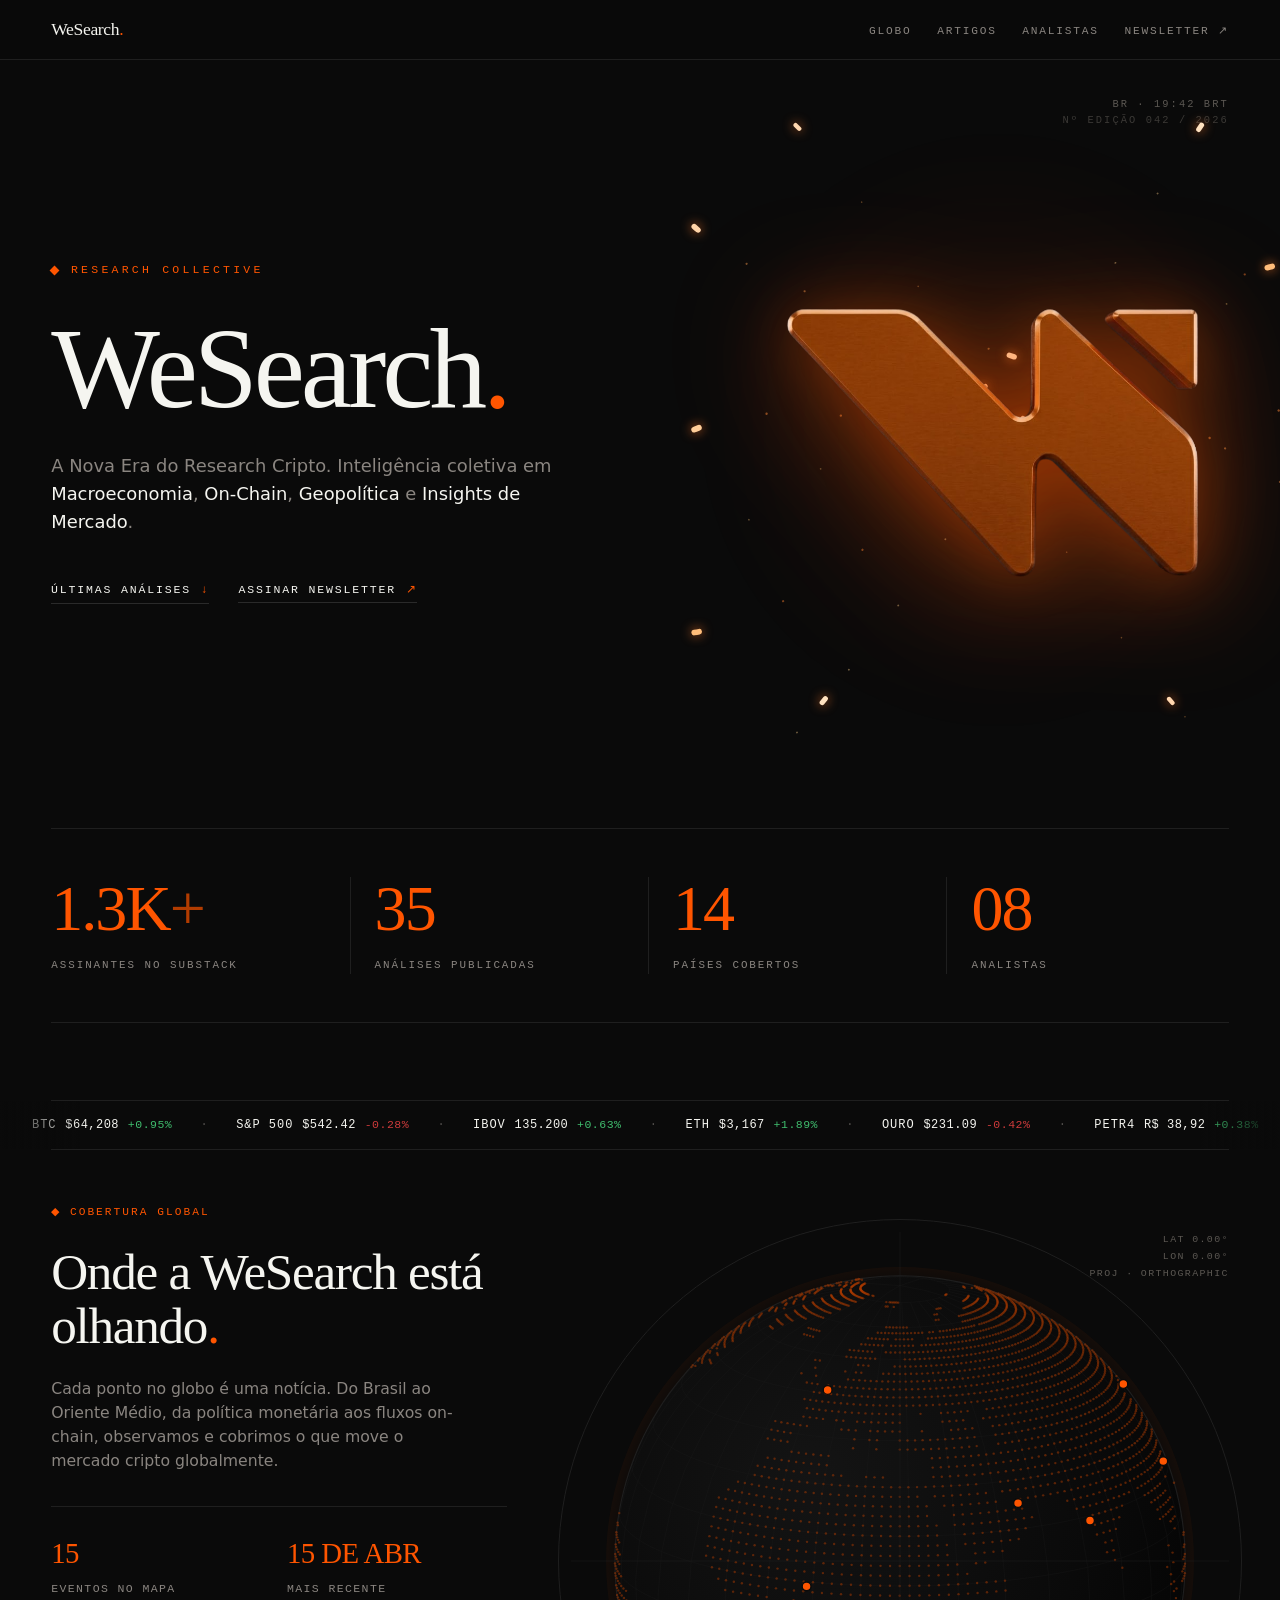
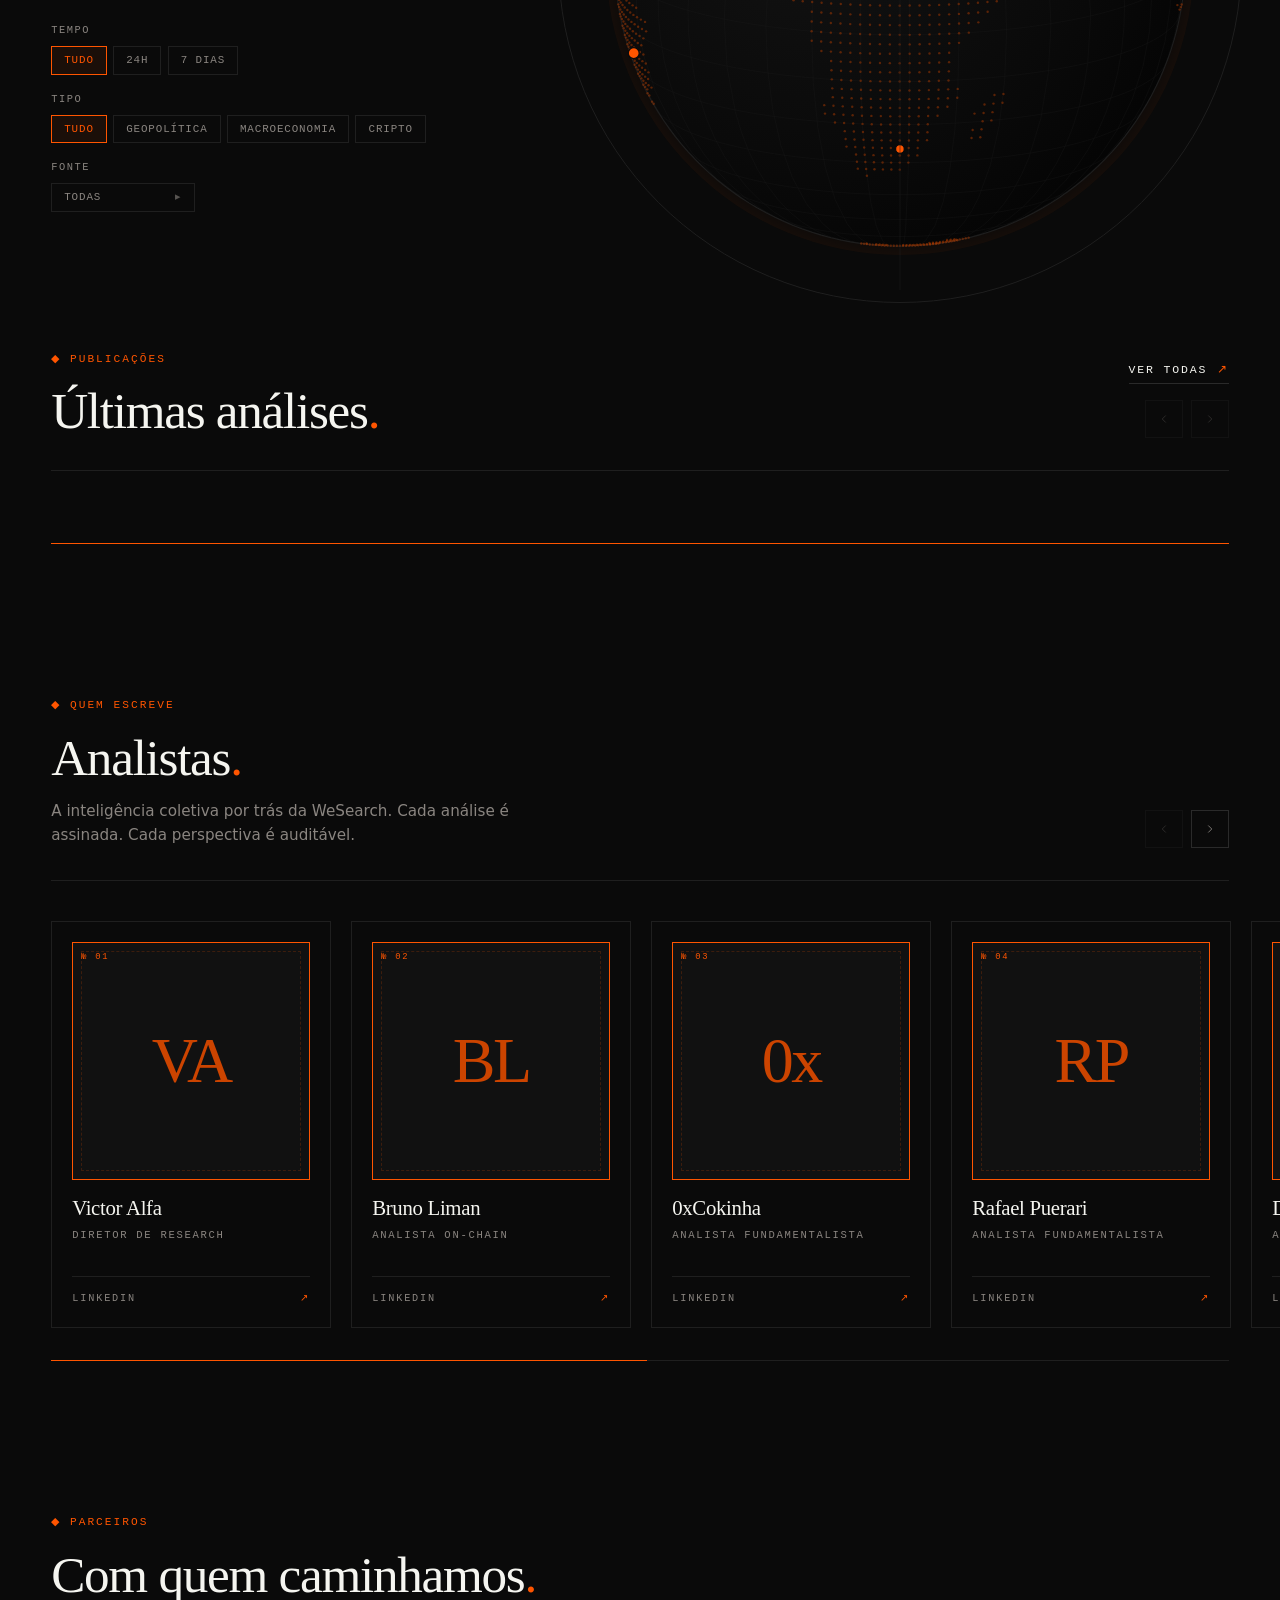
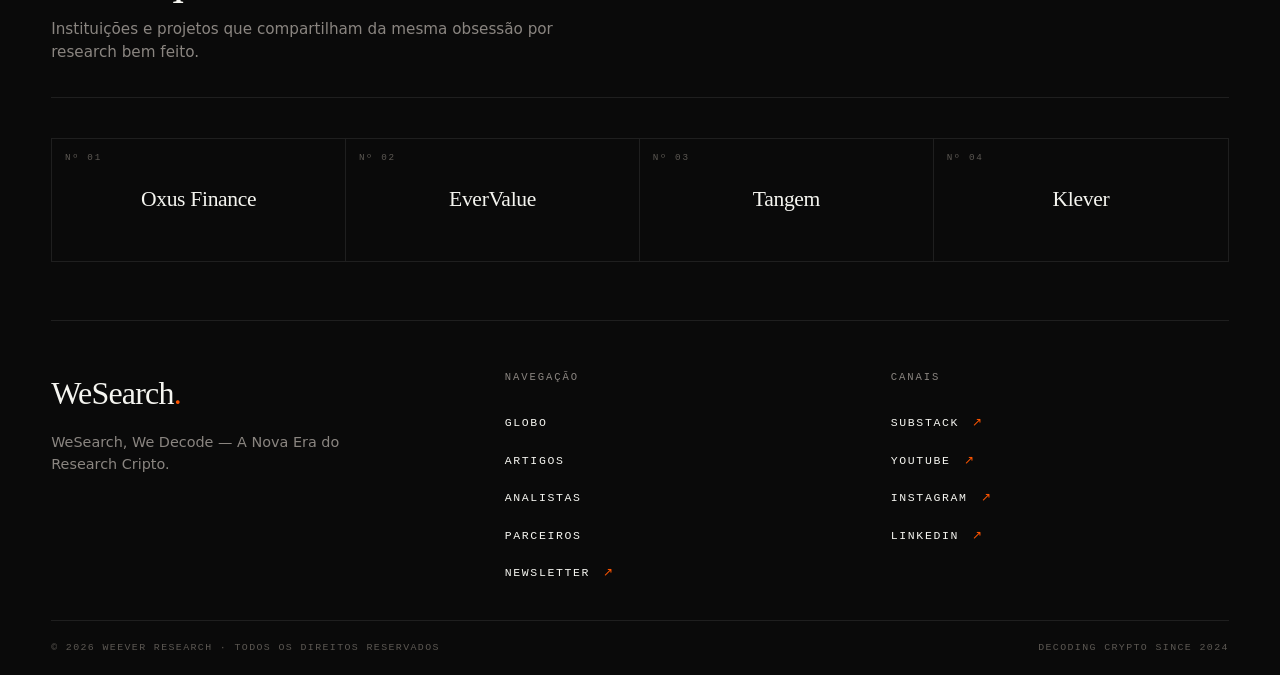
==== index.html @ 6b872142 "security: harden XSS via safeUrl, tighten CSP, self-host d3/topojson - safeUrl: HTML-encode do retor" ====
<!doctype html>
<html lang="pt-BR">
<head>
<meta charset="utf-8" />
<meta name="viewport" content="width=device-width,initial-scale=1" />
<title>WeSearch — Research Cripto</title>
<meta name="description" content="A Nova Era do Research Cripto. Inteligência coletiva em Macroeconomia, On-Chain, Geopolítica e Insights de Mercado." />
<link rel="preconnect" href="https://fonts.googleapis.com" />
<link rel="preconnect" href="https://fonts.gstatic.com" crossorigin />
<link rel="stylesheet" href="https://fonts.googleapis.com/css2?family=Fraunces:opsz,wght@9..144,300;9..144,400;9..144,500;9..144,600&family=IBM+Plex+Mono:wght@400;500&family=IBM+Plex+Sans:wght@400;500;600&display=swap" />
<meta http-equiv="Content-Security-Policy" content="default-src 'self'; script-src 'self'; style-src 'self' https://fonts.googleapis.com; font-src 'self' https://fonts.gstatic.com; img-src 'self' https: data:; connect-src 'self' https://wesearch-news.wesearch.workers.dev; frame-ancestors 'none'; base-uri 'self'; object-src 'none'; form-action 'self'; upgrade-insecure-requests;" />
<link rel="stylesheet" href="assets/style.css" />
<script src="assets/vendor/d3.min.js" integrity="sha384-CjloA8y00+1SDAUkjs099PVfnY2KmDC2BZnws9kh8D/lX1s46w6EPhpXdqMfjK6i" defer></script>
<script src="assets/vendor/topojson-client.min.js" integrity="sha384-Ukv1p/xTma6P4/2bY5KzWBw+ydSpXmhCMtyciIQVDJ1RmOxtCYNMF1uXT9T63H67" defer></script>
<script src="assets/app.js" defer></script>
</head>
<body>

<!-- ============ STICKY NAV ============ -->
<nav class="nav" id="nav" aria-label="Principal">
  <a href="#top" class="brand">WeSearch<span class="dot">.</span></a>
  <ul>
    <li><a href="#globo">Globo</a></li>
    <li><a href="#artigos">Artigos</a></li>
    <li><a href="#analistas">Analistas</a></li>
    <li><a href="https://wesearch.substack.com" target="_blank" rel="noopener">Newsletter ↗</a></li>
  </ul>
</nav>

<div class="page" id="top">

  <!-- ============ HERO ============ -->
  <section class="hero">
    <div class="hero-tick tl">
      <div>BR · 19:42 BRT</div>
      <div class="u-dim">Nº EDIÇÃO 042 / 2026</div>
    </div>

    <div class="hero-left">
      <div class="hero-label">
        <span class="diamond"></span>
        <span class="txt">Research Collective</span>
      </div>
      <h1 class="hero-title">WeSearch<span class="dot">.</span></h1>
      <p class="hero-sub">
        A Nova Era do Research Cripto. Inteligência coletiva em <em>Macroeconomia</em>, <em>On-Chain</em>, <em>Geopolítica</em> e <em>Insights de Mercado</em>.
      </p>
      <div class="hero-actions">
        <a href="#artigos" class="ghost-link">Últimas análises <span class="arr">↓</span></a>
        <a href="https://wesearch.substack.com" target="_blank" rel="noopener" class="ghost-link">Assinar newsletter <span class="arr">↗</span></a>
      </div>
    </div>

    <div class="hero-right" aria-hidden="true">
      <div class="hero-mark">
        <!-- Decorative rings removed per request -->
        <img src="assets/wesearch-logo.png?v=2" alt="WeSearch" class="hero-mark-img" />
        <svg class="hero-mark-streams" viewBox="0 0 320 320" aria-hidden="true" preserveAspectRatio="none">
          <defs>
            <path id="stream-a" d="M -20 40   C 60 110,  180 90,  340 200" />
            <path id="stream-b" d="M 340 60  C 240 130, 140 100, -20 240" />
            <path id="stream-c" d="M -20 160 C 80 120,  220 220, 340 140" />
            <path id="stream-d" d="M 40 -20  C 140 80,  180 240, 280 340" />
            <path id="stream-e" d="M 280 -20 C 200 100, 160 200,  40 340" />
            <path id="stream-f" d="M -20 280 C 100 260, 200 80,  340 60" />
          </defs>
          <g class="streams-layer">
            <use href="#stream-a" class="trail t1"/>
            <use href="#stream-a" class="dot   d1"/>
            <use href="#stream-b" class="trail t2"/>
            <use href="#stream-b" class="dot   d2"/>
            <use href="#stream-c" class="trail t3"/>
            <use href="#stream-c" class="dot   d3"/>
            <use href="#stream-d" class="trail t4"/>
            <use href="#stream-d" class="dot   d4"/>
            <use href="#stream-e" class="trail t5"/>
            <use href="#stream-e" class="dot   d5"/>
            <use href="#stream-f" class="trail t6"/>
            <use href="#stream-f" class="dot   d6"/>
          </g>
        </svg>
      </div>
    </div>
  </section>

  <!-- ============ CREDIBILITY STRIP ============ -->
  <section class="tight">
    <div class="credibility credibility--compact" aria-label="Métricas">
      <div class="metric">
        <div class="num">1.3K<span class="u-text-orange-deep">+</span></div>
        <div class="lbl">Assinantes no Substack</div>
      </div>
      <div class="metric">
        <div class="num" id="m-articles">47</div>
        <div class="lbl">Análises publicadas</div>
      </div>
      <div class="metric">
        <div class="num" id="m-countries">—</div>
        <div class="lbl">Países cobertos</div>
      </div>
      <div class="metric">
        <div class="num" id="m-analysts">—</div>
        <div class="lbl">Analistas</div>
      </div>
    </div>
  </section>

  <!-- ============ MARKET TICKER ============ -->
  <section class="ticker-section tight" aria-label="Ticker de mercado">
    <div class="ticker" id="ticker" role="marquee" aria-live="off">
      <div class="ticker-track" id="ticker-track"></div>
    </div>
  </section>

  <!-- ============ GLOBE ============ -->
  <section id="globo">
    <div class="globe-wrap globe-wrap--pad-top">
      <div class="globe-copy">
        <span class="mono orange label">◆ Cobertura Global</span>
        <h2 class="heading">Onde a WeSearch está olhando<span class="dot">.</span></h2>
        <p>
          Cada ponto no globo é uma notícia. Do Brasil ao Oriente Médio, da política monetária aos fluxos on-chain, observamos e cobrimos o que move o mercado cripto globalmente.
        </p>
        <div class="globe-stats">
          <div class="gs"><b id="gs-events">—</b>Eventos no mapa</div>
          <div class="gs"><b id="gs-latest">—</b>Mais recente</div>
        </div>

        <div class="globe-filters">
          <div class="gf-group">
            <span class="gf-label mono">TEMPO</span>
            <div class="gf-btns" id="filter-time">
              <button class="gf-btn active" data-val="all">Tudo</button>
              <button class="gf-btn" data-val="24h">24h</button>
              <button class="gf-btn" data-val="7d">7 dias</button>
            </div>
          </div>
          <div class="gf-group">
            <span class="gf-label mono">TIPO</span>
            <div class="gf-btns" id="filter-cat">
              <button class="gf-btn active" data-val="all">Tudo</button>
              <button class="gf-btn" data-val="geo">Geopolítica</button>
              <button class="gf-btn" data-val="macro">Macroeconomia</button>
              <button class="gf-btn" data-val="cripto">Cripto</button>
            </div>
          </div>
          <div class="gf-group u-hidden" id="filter-source-group">
            <span class="gf-label mono">FONTE</span>
            <button class="gf-btn gf-source-trigger" id="filter-source-trigger" type="button">
              <span id="filter-source-label">Todas</span>
              <span class="gf-caret" aria-hidden="true">▸</span>
            </button>
          </div>
        </div>
      </div>

      <!-- Source filter modal -->
      <div class="gf-modal" id="source-modal" hidden aria-hidden="true" role="dialog" aria-labelledby="source-modal-title">
        <div class="gf-modal-backdrop" id="source-modal-backdrop"></div>
        <div class="gf-modal-panel">
          <header class="gf-modal-head">
            <span class="mono orange">◆ Fontes</span>
            <h3 id="source-modal-title">Selecionar cobertura</h3>
            <button class="gf-modal-close" id="source-modal-close" aria-label="Fechar">✕</button>
          </header>
          <div class="gf-modal-actions">
            <button class="gf-btn" id="filter-source-all" type="button">Todas</button>
            <button class="gf-btn" id="filter-source-none" type="button">Nenhuma</button>
            <span class="gf-modal-count mono" id="filter-source-count">—</span>
          </div>
          <div class="gf-modal-list" id="filter-source"></div>
        </div>
      </div>

      <div class="globe-stage" id="globe-stage">
        <div class="globe-ring"></div>
        <div class="globe-ring crosshair"></div>
        <div class="globe-coords" id="globe-coords">
          <div>LAT 0.00°</div>
          <div>LON 0.00°</div>
          <div>PROJ · ORTHOGRAPHIC</div>
        </div>
        <svg id="globe-svg" viewBox="0 0 600 600" aria-hidden="true"></svg>
        <div class="country-label" id="country-label" aria-hidden="true">
          <span class="cl-name"></span>
          <span class="cl-meta"></span>
        </div>
        <aside class="country-panel" id="country-panel" aria-live="polite">
          <header>
            <div>
              <span class="cp-kicker mono orange">◆ Cobertura</span>
              <h3 id="cp-title">—</h3>
              <span id="cp-count" class="cp-count mono">—</span>
            </div>
            <button id="cp-close" aria-label="Fechar">✕</button>
          </header>
          <div class="cp-list" id="cp-list"></div>
        </aside>
        <div class="globe-tooltip" id="tip">
          <span class="cat" id="tip-cat">CATEGORY</span>
          <div class="ttl" id="tip-title">Title</div>
          <div class="meta" id="tip-meta">META</div>
        </div>
        <!-- SR fallback list -->
        <ul class="sr-only" id="events-sr"></ul>
      </div>
    </div>
  </section>

  <!-- ============ ARTICLES ============ -->
  <section id="artigos">
    <div class="section-head">
      <div>
        <span class="mono orange label">◆ Publicações</span>
        <h2 class="heading heading--spaced">Últimas análises<span class="dot u-text-orange">.</span></h2>
      </div>
      <div class="right right--stack">
        <a href="https://wesearch.substack.com" target="_blank" rel="noopener" class="ghost-link">Ver todas <span class="arr">↗</span></a>
        <div class="carousel-ctl">
          <button id="art-prev" aria-label="Anterior"><svg viewBox="0 0 24 24" fill="none" stroke="currentColor" stroke-width="1.5"><path d="M15 6l-6 6 6 6"/></svg></button>
          <button id="art-next" aria-label="Próximo"><svg viewBox="0 0 24 24" fill="none" stroke="currentColor" stroke-width="1.5"><path d="M9 6l6 6-6 6"/></svg></button>
        </div>
      </div>
    </div>

    <div class="carousel" id="carousel-articles" aria-live="polite"></div>
    <div class="progress"><div class="bar" id="art-bar"></div></div>
  </section>

  <!-- ============ ANALYSTS ============ -->
  <section id="analistas">
    <div class="section-head">
      <div>
        <span class="mono orange label">◆ Quem escreve</span>
        <h2 class="heading heading--spaced">Analistas<span class="dot u-text-orange">.</span></h2>
        <p class="section-lede">
          A inteligência coletiva por trás da WeSearch. Cada análise é assinada. Cada perspectiva é auditável.
        </p>
      </div>
      <div class="right">
        <div class="carousel-ctl">
          <button id="an-prev" aria-label="Anterior"><svg viewBox="0 0 24 24" fill="none" stroke="currentColor" stroke-width="1.5"><path d="M15 6l-6 6 6 6"/></svg></button>
          <button id="an-next" aria-label="Próximo"><svg viewBox="0 0 24 24" fill="none" stroke="currentColor" stroke-width="1.5"><path d="M9 6l6 6-6 6"/></svg></button>
        </div>
      </div>
    </div>

    <div class="analysts" id="carousel-analysts"></div>
    <div class="progress"><div class="bar" id="an-bar"></div></div>
  </section>

  <!-- ============ PARTNERS ============ -->
  <section id="parceiros">
    <div class="section-head">
      <div>
        <span class="mono orange label">◆ Parceiros</span>
        <h2 class="heading heading--spaced">Com quem caminhamos<span class="dot u-text-orange">.</span></h2>
        <p class="section-lede">
          Instituições e projetos que compartilham da mesma obsessão por research bem feito.
        </p>
      </div>
    </div>

    <div class="partners" id="partners-grid"></div>
  </section>

  <!-- ============ FOOTER ============ -->
  <footer class="foot">
    <div>
      <div class="brand-big">WeSearch<span class="dot">.</span></div>
      <p class="tagline">WeSearch, We Decode — A Nova Era do Research Cripto.</p>
          </div>
    <div class="col">
      <h4>Navegação</h4>
      <ul>
        <li><a href="#globo">Globo</a></li>
        <li><a href="#artigos">Artigos</a></li>
        <li><a href="#analistas">Analistas</a></li>
        <li><a href="#parceiros">Parceiros</a></li>
        <li><a href="https://wesearch.substack.com" target="_blank" rel="noopener">Newsletter <span class="arr">↗</span></a></li>
      </ul>
    </div>
    <div class="col">
      <h4>Canais</h4>
      <ul>
        <li><a href="https://wesearch.substack.com" target="_blank" rel="noopener">Substack <span class="arr">↗</span></a></li>
        <li><a href="https://www.youtube.com/@wesearchdao" target="_blank" rel="noopener">YouTube <span class="arr">↗</span></a></li>
        <li><a href="https://www.instagram.com/wesearchdao/" target="_blank" rel="noopener">Instagram <span class="arr">↗</span></a></li>
        <li><a href="https://www.linkedin.com/company/wesearchdao" target="_blank" rel="noopener">LinkedIn <span class="arr">↗</span></a></li>
      </ul>
    </div>
  </footer>

  <div class="signoff">
    <span>© 2026 Weever Research · Todos os direitos reservados</span>
    <span>Decoding crypto since 2024</span>
  </div>

</div>

<!-- Tweaks panel removed: globe now rotates gently on its own -->

</body>
</html>
---- assets/style.css ----
:root {
  --bg: #0a0a0a;
  --surface: #111111;
  --surface-2: #141414;
  --border: #1f1f1f;
  --border-strong: #2a2a2a;
  --fg: #f5f5f0;
  --muted: #8a8580;
  --muted-dim: #5c5853;
  --orange: #FF5500;
  --orange-dim: #cc4400;
  --orange-deep: #B23C00;
  --serif: "Fraunces", Georgia, "Times New Roman", serif;
  --sans: "IBM Plex Sans", system-ui, sans-serif;
  --mono: "IBM Plex Mono", ui-monospace, monospace;
  --ease: cubic-bezier(0.16, 1, 0.3, 1);
  /* Breakpoints — usar valores brutos nas @media (vars não funcionam lá).
     Documentação:
       --bp-mobile: 480px  — empilhamento total, 1 coluna, tipografia mínima
       --bp-tablet: 760px  — 2 colunas onde cabiam 4; nav compactada
       --bp-desktop-sm: 960px — hero/globe passam a 1 coluna */
}

* { box-sizing: border-box; margin: 0; padding: 0; }
html, body {
  background: var(--bg);
  color: var(--fg);
  font-family: var(--sans);
  -webkit-font-smoothing: antialiased;
  -moz-osx-font-smoothing: grayscale;
  overflow-x: hidden;
}
body { line-height: 1.55; }
a { color: inherit; text-decoration: none; }
button { font: inherit; color: inherit; background: none; border: 0; cursor: pointer; }
img { max-width: 100%; display: block; }

::selection { background: var(--orange); color: var(--bg); }

/* Scrollbar */
::-webkit-scrollbar { width: 10px; height: 10px; }
::-webkit-scrollbar-track { background: var(--bg); }
::-webkit-scrollbar-thumb { background: var(--border-strong); border-radius: 0; }
::-webkit-scrollbar-thumb:hover { background: var(--orange-deep); }

/* ============ LAYOUT ============ */
.page {
  max-width: 1440px;
  margin: 0 auto;
  padding: 0 clamp(1.25rem, 4vw, 3.5rem);
}

.mono {
  font-family: var(--mono);
  font-size: 0.7rem;
  letter-spacing: 0.18em;
  text-transform: uppercase;
  color: var(--muted);
}
.mono.orange { color: var(--orange); }

.serif { font-family: var(--serif); }

/* ============ UTILITIES ============
   Evitam style="..." inline, permitindo CSP sem 'unsafe-inline' em style-src. */
.u-hidden          { display: none; }
.u-dim             { opacity: .6; }
.u-text-orange      { color: var(--orange); }
.u-text-orange-deep { color: var(--orange-deep); }
.u-text-muted       { color: var(--muted); }
.heading--spaced    { margin-top: 1rem; }
.section-lede       { color: var(--muted); margin-top: 1rem; max-width: 52ch; font-size: 0.95rem; }
.section-head .right--stack {
  display: flex; flex-direction: column; align-items: flex-end; gap: 1rem;
  text-align: right; white-space: normal;
}
.credibility--compact { padding: 25px 0 0; }
@media (min-width: 761px) { .credibility--compact { min-height: 150px; } }
.globe-wrap--pad-top  { padding-top: 50px; }

.heading {
  font-family: var(--serif);
  font-weight: 500;
  font-size: clamp(2rem, 4.2vw, 3.2rem);
  letter-spacing: -0.025em;
  line-height: 1.05;
  font-variation-settings: "opsz" 96;
}

.section-head {
  display: grid;
  grid-template-columns: 1fr auto;
  align-items: end;
  gap: 2rem;
  padding-bottom: 2rem;
  border-bottom: 1px solid var(--border);
  margin-bottom: 2.5rem;
}
.section-head .label { margin-bottom: 0.9rem; display: block; }
.section-head .tagline {
  color: var(--muted);
  font-size: 0.95rem;
  max-width: 46ch;
  margin-top: 1rem;
}
.section-head .right { text-align: right; white-space: nowrap; }
@media (max-width: 760px) {
  .section-head { gap: 1.25rem 1rem; align-items: end; }
  .section-head .right,
  .section-head .right--stack { white-space: normal; }
}

.ghost-link {
  display: inline-flex;
  align-items: center;
  gap: 0.6rem;
  font-family: var(--mono);
  font-size: 0.72rem;
  letter-spacing: 0.16em;
  text-transform: uppercase;
  color: var(--fg);
  border-bottom: 1px solid var(--border-strong);
  padding-bottom: 4px;
  transition: color .25s var(--ease), border-color .25s var(--ease);
}
.ghost-link:hover { color: var(--orange); border-color: var(--orange); }
.ghost-link .arr { color: var(--orange); transition: transform .3s var(--ease); }
.ghost-link:hover .arr { transform: translate(2px,-2px); }

section { padding: clamp(4rem, 8vw, 7rem) 0; }
section.tight { padding: 0; }

/* Tightened transitions between specific sections */
#analistas    { padding-top: clamp(2rem, 4vw, 3.25rem); }   /* after #artigos */
#parceiros    { padding-top: clamp(2rem, 4vw, 3.25rem);
                padding-bottom: clamp(2.5rem, 4.5vw, 3.75rem); } /* before footer */
#globo        { padding-top: 0.25rem; padding-bottom: 0; }  /* collapse gap after ticker + before articles */
#artigos      { padding-top: clamp(1.25rem, 2.5vw, 2rem); } /* tighten gap after Cobertura Global */

/* ============ NAV ============ */
.nav {
  position: fixed;
  top: 0; left: 0; right: 0;
  z-index: 50;
  display: flex;
  justify-content: space-between;
  align-items: center;
  padding: 1rem clamp(1.25rem, 4vw, 3.5rem);
  background: rgba(10,10,10,0.85);
  backdrop-filter: blur(12px);
  -webkit-backdrop-filter: blur(12px);
  border-bottom: 1px solid var(--border);
  opacity: 1;
  pointer-events: auto;
}
.nav .brand {
  font-family: var(--serif);
  font-weight: 500;
  font-size: 1.1rem;
  letter-spacing: -0.02em;
}
.nav .brand .dot { color: var(--orange); }
.nav ul { list-style: none; display: flex; gap: 1.6rem; flex-wrap: wrap; justify-content: flex-end; }
.nav ul a {
  font-family: var(--mono);
  font-size: 0.7rem;
  letter-spacing: 0.16em;
  text-transform: uppercase;
  color: var(--muted);
  transition: color .2s var(--ease);
}
.nav ul a:hover { color: var(--orange); }
/* Em tablet compacta; em mobile real, esconde internos e mantém só Newsletter. */
@media (max-width: 760px) {
  .nav ul { gap: 0.9rem; }
  .nav ul a { font-size: 0.62rem; letter-spacing: 0.12em; }
}
@media (max-width: 480px) {
  .nav ul li:not(:last-child) { display: none; }
}

/* ============ HERO ============ */
.hero {
  min-height: 92vh;
  min-height: 92svh; /* svh não conta a URL bar mobile — evita jank */
  display: grid;
  grid-template-columns: 1.1fr 0.9fr;
  gap: clamp(2rem, 5vw, 5rem);
  align-items: center;
  padding-top: 6rem;
  padding-bottom: 4rem;
  position: relative;
}
@media (max-width: 960px) {
  .hero { grid-template-columns: 1fr; min-height: auto; padding-top: 5rem; gap: 3rem; }
}

.hero-left > * { opacity: 0; transform: translateY(10px); animation: rise .9s var(--ease) forwards; }
.hero-left > *:nth-child(1) { animation-delay: 0.05s; }
.hero-left > *:nth-child(2) { animation-delay: 0.2s; }
.hero-left > *:nth-child(3) { animation-delay: 0.35s; }
.hero-left > *:nth-child(4) { animation-delay: 0.5s; }
@keyframes rise { to { opacity: 1; transform: translateY(0); } }

.hero-label {
  display: inline-flex;
  align-items: center;
  gap: 0.8rem;
  margin-bottom: 2.2rem;
}
.hero-label .diamond {
  width: 7px; height: 7px;
  background: var(--orange);
  transform: rotate(45deg);
  display: inline-block;
}
.hero-label .txt {
  font-family: var(--mono);
  font-size: 0.72rem;
  color: var(--orange);
  letter-spacing: 0.28em;
  text-transform: uppercase;
}

.hero-title {
  font-family: var(--serif);
  font-weight: 400;
  font-size: clamp(3.2rem, 9vw, 7.5rem);
  line-height: 0.95;
  letter-spacing: -0.035em;
  font-variation-settings: "opsz" 144;
  margin-bottom: 1.8rem;
}
.hero-title .dot { color: var(--orange); }

.hero-sub {
  font-size: clamp(1rem, 1.4vw, 1.15rem);
  color: var(--muted);
  max-width: 520px;
  line-height: 1.55;
  margin-bottom: 2.8rem;
}
.hero-sub em { color: var(--fg); font-style: normal; }

.hero-actions { display: flex; gap: 1.8rem; flex-wrap: wrap; }

.hero-right {
  position: relative;
  display: flex;
  align-items: center;
  justify-content: center;
  min-height: 440px;
  opacity: 0;
  animation: rise 1.2s var(--ease) 0.6s forwards;
}
.hero-mark {
  position: relative;
  width: min(140%, 920px);
  aspect-ratio: 1;
  display: flex;
  align-items: center;
  justify-content: center;
  margin-left: auto;
  margin-right: -8%;
}
/* 961–1100px: ainda 2 colunas, mas sem overshoot lateral. */
@media (max-width: 1100px) and (min-width: 961px) {
  .hero-mark {
    width: min(100%, 560px);
    margin-left: auto;
    margin-right: 0;
  }
}
@media (max-width: 960px) {
  /* Em 1-column, zerar overshoot e centralizar. */
  .hero-mark {
    width: min(100%, 480px);
    margin-left: auto;
    margin-right: auto;
  }
  .hero-right { min-height: auto; justify-content: center; }
}
.hero-mark::before {
  content: "";
  position: absolute;
  inset: -20%;
  background: radial-gradient(circle at center, rgba(255,85,0,0.12) 0%, rgba(255,85,0,0.04) 30%, transparent 55%);
  filter: blur(20px);
  z-index: 0;
}
.hero-mark > svg.hero-mark-rings { position: absolute !important; top: 50%; left: 50%; transform: translate(-50%, -50%); width: 92% !important; height: auto; z-index: 0; }
.hero-mark > svg { position: relative; z-index: 1; width: 68%; height: auto; }
.hero-mark > svg.hero-mark-streams { position: absolute; inset: 0; width: 100%; height: 100%; }
/* Data streams — lines with pulsing dots that travel across the logo */
.hero-mark-streams {
  position: absolute;
  inset: 0;
  width: 100%; height: 100%;
  z-index: 3;
  pointer-events: none;
  overflow: visible;
}
.hero-mark-streams .trail {
  fill: none;
  stroke: rgba(255, 160, 80, 0.45);
  stroke-width: 1.25;
  stroke-linecap: round;
  stroke-dasharray: 0.01 38;
  stroke-dashoffset: 0;
  animation: stream-move 4s linear infinite;
}
.hero-mark-streams .trail.t2 { stroke: rgba(255, 200, 120, 0.35); stroke-width: 1;   stroke-dasharray: 0.01 52; animation-duration: 5.6s; animation-delay: -1.2s; }
.hero-mark-streams .trail.t3 { stroke: rgba(255, 140, 60, 0.50);  stroke-width: 1.4; stroke-dasharray: 0.01 44; animation-duration: 4.8s; animation-delay: -2.4s; }
.hero-mark-streams .trail.t4 { stroke: rgba(255, 170, 90, 0.35);  stroke-width: 0.9; stroke-dasharray: 0.01 60; animation-duration: 6.4s; animation-delay: -0.6s; }
.hero-mark-streams .trail.t5 { stroke: rgba(255, 210, 140, 0.40); stroke-width: 1.1; stroke-dasharray: 0.01 48; animation-duration: 5.2s; animation-delay: -3.1s; }
.hero-mark-streams .trail.t6 { stroke: rgba(255, 130, 50, 0.45);  stroke-width: 1.3; stroke-dasharray: 0.01 56; animation-duration: 5.8s; animation-delay: -1.8s; }
@keyframes stream-move {
  from { stroke-dashoffset: 0; }
  to   { stroke-dashoffset: -200; }
}
.hero-mark-streams .dot {
  fill: none;
  stroke-linecap: round;
  filter: drop-shadow(0 0 3px rgba(255, 120, 40, 0.9));
  stroke-dasharray: 3 200;
  animation: stream-move 4s linear infinite;
}
.hero-mark-streams .dot.d1 { stroke: #ffd4a8; stroke-width: 3.2; animation-duration: 4s;   animation-delay: 0s; }
.hero-mark-streams .dot.d2 { stroke: #ffbc82; stroke-width: 2.8; animation-duration: 5.6s; animation-delay: -1.2s; }
.hero-mark-streams .dot.d3 { stroke: #ffcf9a; stroke-width: 3.4; animation-duration: 4.8s; animation-delay: -2.4s; }
.hero-mark-streams .dot.d4 { stroke: #ffd8b0; stroke-width: 2.6; animation-duration: 6.4s; animation-delay: -0.6s; }
.hero-mark-streams .dot.d5 { stroke: #ffe2c0; stroke-width: 3.0; animation-duration: 5.2s; animation-delay: -3.1s; }
.hero-mark-streams .dot.d6 { stroke: #ffbd7a; stroke-width: 3.3; animation-duration: 5.8s; animation-delay: -1.8s; }
@media (prefers-reduced-motion: reduce) {
  .hero-mark-streams .trail, .hero-mark-streams .dot { animation: none; }
}
.hero-mark-img {
  position: relative;
  z-index: 2;
  width: 96%;
  height: auto;
  display: block;
  margin: 0 auto;
  object-fit: cover;
  filter: drop-shadow(0 18px 64px rgba(255, 85, 0, 0.38)) drop-shadow(0 6px 28px rgba(255, 85, 0, 0.28));
  transition: transform .5s var(--ease), filter .5s var(--ease);
}
.hero-mark:hover .hero-mark-img {
  /* hover scale disabled */
}

.hero-meta {
  position: absolute;
  bottom: 1rem;
  right: 0;
  display: flex;
  align-items: center;
  gap: 0.6rem;
  font-family: var(--mono);
  font-size: 0.68rem;
  letter-spacing: 0.18em;
  text-transform: uppercase;
  color: var(--muted);
}
.hero-meta .live-dot {
  width: 7px; height: 7px; border-radius: 50%;
  background: var(--orange);
  box-shadow: 0 0 0 0 rgba(255,85,0,0.5);
  animation: livepulse 2s infinite;
}
@keyframes livepulse {
  0% { box-shadow: 0 0 0 0 rgba(255,85,0,0.5); }
  70% { box-shadow: 0 0 0 10px rgba(255,85,0,0); }
  100% { box-shadow: 0 0 0 0 rgba(255,85,0,0); }
}

/* Hero corner tickers */
.hero-tick {
  position: absolute;
  font-family: var(--mono);
  font-size: 0.65rem;
  letter-spacing: 0.2em;
  color: var(--muted-dim);
  text-transform: uppercase;
}
.hero-tick.tl { top: 6rem; right: 0; text-align: right; }
@media (max-width: 760px) { .hero-tick.tl { display:none; } }

/* ============ CREDIBILITY ============ */
/* Estratégia de linhas responsiva:
   - Desktop (>=760): 4 colunas com borders verticais entre metrics.
   - Tablet (<760): 2x2 sem row-gap; linha vertical entre cols + border-top
     na row inferior pra dar continuidade (evita barrinhas flutuantes).
   - Mobile (<480): 1 coluna empilhada com border-top entre metrics. */
.credibility {
  display: grid;
  grid-template-columns: repeat(4, 1fr);
  border-top: 1px solid var(--border);
  border-bottom: 1px solid var(--border);
  padding: clamp(2rem, 4vw, 3rem) 0;
  gap: 1rem;
}
.metric { padding: 0 1.5rem; border-left: 1px solid var(--border); }
.metric:first-child { border-left: 0; padding-left: 0; }

@media (max-width: 760px) {
  /* Sem row-gap: as linhas verticais precisam ficar contínuas entre rows,
     e a row-inferior ganha border-top pra fechar a grade. */
  .credibility { grid-template-columns: repeat(2, 1fr); row-gap: 0; column-gap: 0; }
  .metric { padding: 1.5rem 1.25rem; }
  .metric:nth-child(odd) { border-left: 0; padding-left: 0; }
  .metric:nth-child(n+3) { border-top: 1px solid var(--border); }
}

@media (max-width: 480px) {
  /* Empilha: zero linha vertical, linha horizontal fina entre metrics. */
  .credibility { grid-template-columns: 1fr; }
  .metric { border-left: 0; padding: 1.5rem 0; }
  .metric ~ .metric { border-top: 1px solid var(--border); }
}
.metric .num {
  font-family: var(--serif);
  font-weight: 400;
  font-variation-settings: "opsz" 144;
  font-size: clamp(2.6rem, 5vw, 4.2rem);
  line-height: 1;
  letter-spacing: -0.03em;
  color: var(--orange);
  margin-bottom: 1rem;
}
.metric .lbl {
  font-family: var(--mono);
  font-size: 0.68rem;
  letter-spacing: 0.18em;
  text-transform: uppercase;
  color: var(--muted);
}

/* ============ GLOBE ============ */
.globe-wrap {
  display: grid;
  grid-template-columns: 0.9fr 1.3fr;
  gap: clamp(2rem, 5vw, 5rem);
  align-items: center;
  min-height: min(85vh, 900px);
}
@media (max-width: 960px) {
  .globe-wrap { grid-template-columns: 1fr; min-height: auto; gap: 2.5rem; }
}
.globe-copy { position: sticky; top: 6rem; align-self: start; }
@media (max-width: 960px) {
  .globe-copy { position: static; top: auto; }
}
.globe-copy .label { margin-bottom: 1.5rem; display: block; }
.globe-copy .heading { margin-bottom: 1.5rem; }
.globe-copy .heading .dot { color: var(--orange); }
.globe-copy p { color: var(--muted); font-size: 0.98rem; max-width: 42ch; margin-bottom: 2rem; }

.globe-stats {
  display: grid;
  grid-template-columns: repeat(2, 1fr);
  gap: 1rem;
  border-top: 1px solid var(--border);
  padding-top: 1.5rem;
}
.globe-stats .gs {
  font-family: var(--mono);
  font-size: 0.72rem;
  color: var(--muted);
  letter-spacing: 0.12em;
  text-transform: uppercase;
}
.globe-stats .gs b {
  display: block;
  color: var(--orange);
  font-family: var(--serif);
  font-weight: 500;
  font-size: 1.8rem;
  letter-spacing: -0.02em;
  margin-bottom: 0.3rem;
}

.globe-filters { margin-top: 1.5rem; display: flex; flex-direction: column; gap: 1rem; }
.gf-group { display: flex; flex-direction: column; gap: 0.5rem; }
.gf-label { font-size: 0.65rem; color: var(--muted); letter-spacing: 0.15em; }
.gf-btns { display: flex; gap: 0.4rem; flex-wrap: wrap; }
.gf-btn {
  font-family: var(--mono); font-size: 0.68rem; letter-spacing: 0.08em;
  padding: 0.3rem 0.75rem; border: 1px solid var(--border);
  background: transparent; color: var(--muted); cursor: pointer;
  transition: all .2s; text-transform: uppercase;
}
.gf-btn:hover { border-color: var(--border-strong); color: var(--fg); }
.gf-btn.active { border-color: var(--orange); color: var(--orange); background: rgba(255,85,0,0.07); }
.gf-btn.inactive { opacity: 0.35; }

.gf-source-trigger {
  display: inline-flex; align-items: center; gap: 0.5rem;
  align-self: flex-start; min-width: 9rem;
  justify-content: space-between;
}
.gf-source-trigger .gf-caret { font-size: 0.7rem; opacity: 0.6; transition: transform .2s; }
.gf-source-trigger[aria-expanded="true"] .gf-caret { transform: rotate(90deg); }

/* --- Source modal --- */
.gf-modal {
  position: fixed; inset: 0; z-index: 1000;
  display: flex; align-items: center; justify-content: center;
  padding: 1.5rem;
}
.gf-modal[hidden] { display: none; }
.gf-modal-backdrop {
  position: absolute; inset: 0;
  background: rgba(0,0,0,0.65);
  backdrop-filter: blur(4px);
  -webkit-backdrop-filter: blur(4px);
}
.gf-modal-panel {
  position: relative;
  background: var(--bg);
  border: 1px solid var(--border-strong);
  width: 100%; max-width: 480px;
  max-height: min(80vh, 640px);
  display: flex; flex-direction: column;
  box-shadow: 0 30px 80px rgba(0,0,0,0.6);
}
.gf-modal-head {
  display: flex; align-items: center; gap: 0.75rem;
  padding: 1rem 1.25rem 0.75rem;
  border-bottom: 1px solid var(--border);
}
.gf-modal-head .mono { font-size: 0.65rem; letter-spacing: 0.15em; }
.gf-modal-head h3 {
  flex: 1;
  font-family: var(--serif); font-weight: 500;
  font-size: 1.1rem; letter-spacing: -0.01em; margin: 0;
}
.gf-modal-close {
  background: transparent; border: none; color: var(--muted);
  font-size: 1rem; cursor: pointer; padding: 0.25rem 0.5rem;
  transition: color .2s;
}
.gf-modal-close:hover { color: var(--fg); }
.gf-modal-actions {
  display: flex; align-items: center; gap: 0.5rem;
  padding: 0.75rem 1.25rem;
  border-bottom: 1px solid var(--border);
}
.gf-modal-count {
  margin-left: auto;
  font-size: 0.65rem; color: var(--muted); letter-spacing: 0.12em;
}
.gf-modal-list {
  flex: 1; overflow-y: auto;
  padding: 0.5rem 0.5rem 0.75rem;
  display: flex; flex-direction: column; gap: 0.1rem;
}
.gf-source-row {
  display: flex; align-items: center; gap: 0.65rem;
  padding: 0.45rem 0.75rem;
  cursor: pointer;
  font-family: var(--mono); font-size: 0.72rem;
  color: var(--muted);
  transition: background .15s, color .15s;
  user-select: none;
}
.gf-source-row:hover { background: rgba(255,255,255,0.03); color: var(--fg); }
.gf-source-row input[type="checkbox"] {
  appearance: none; -webkit-appearance: none;
  width: 14px; height: 14px;
  border: 1px solid var(--border-strong);
  background: transparent;
  cursor: pointer; flex-shrink: 0;
  position: relative;
  transition: border-color .15s, background .15s;
}
.gf-source-row input[type="checkbox"]:checked {
  border-color: var(--orange);
  background: var(--orange);
}
.gf-source-row input[type="checkbox"]:checked::after {
  content: "";
  position: absolute;
  left: 3px; top: 0px;
  width: 4px; height: 8px;
  border: solid var(--bg);
  border-width: 0 2px 2px 0;
  transform: rotate(45deg);
}
.gf-source-row.active { color: var(--fg); }

.globe-stage {
  position: relative;
  aspect-ratio: 1;
  max-width: 720px;
  width: 100%;
  margin-left: auto;
}
#globe-svg {
  width: 100%;
  height: 100%;
  display: block;
  cursor: grab;
}
#globe-svg:active { cursor: grabbing; }
#globe-svg circle.land { fill: var(--orange-deep); opacity: 0.48; }
#globe-svg circle.evt {
  fill: var(--orange);
  stroke: var(--bg);
  stroke-width: 1.2;
  cursor: pointer;
  transform-origin: center;
  transform-box: fill-box;
  animation: none;
}
#globe-svg circle.evt:hover {
  filter: drop-shadow(0 0 6px rgba(255,85,0,0.9));
  animation: evtHoverPulse 1.1s ease-in-out infinite;
}
#globe-svg circle.evt.pulse {
  animation: evtLatestPulse 2.2s ease-in-out infinite;
}
@keyframes evtHoverPulse {
  0%, 100% { r: 5; }
  50% { r: 8; }
}
@keyframes evtLatestPulse {
  0%, 100% { r: 5; opacity: 1; }
  50% { r: 7.5; opacity: 0.85; }
}
.globe-ring {
  position: absolute;
  inset: -2%;
  border: 1px solid var(--border);
  border-radius: 50%;
  pointer-events: none;
}
.globe-ring.inner { inset: 10%; border-color: transparent; }
.globe-ring.crosshair {
  inset: 0;
  border: 0;
}
.globe-ring.crosshair::before, .globe-ring.crosshair::after {
  content: "";
  position: absolute;
  background: var(--border);
}
.globe-ring.crosshair::before { left: 50%; top: 0; bottom: 0; width: 1px; transform: translateX(-0.5px); opacity: 0.5; }
.globe-ring.crosshair::after  { top: 50%; left: 0; right: 0; height: 1px; transform: translateY(-0.5px); opacity: 0.5; }

.globe-tooltip {
  position: absolute;
  pointer-events: none;
  background: var(--surface);
  border: 1px solid var(--border-strong);
  padding: 0.8rem 1rem;
  max-width: 280px;
  opacity: 0;
  transform: translate(-50%, -110%);
  transition: opacity .2s var(--ease);
  z-index: 10;
}
.globe-tooltip.on { opacity: 1; }
.globe-tooltip .cat {
  font-family: var(--mono); font-size: 0.6rem; color: var(--orange);
  letter-spacing: 0.18em; text-transform: uppercase;
  margin-bottom: 0.4rem; display: block;
}
.globe-tooltip .ttl {
  font-family: var(--serif); font-size: 0.95rem; font-weight: 500; line-height: 1.3;
  letter-spacing: -0.01em;
}
.globe-tooltip .meta {
  font-family: var(--mono); font-size: 0.62rem; color: var(--muted);
  margin-top: 0.5rem; letter-spacing: 0.12em; text-transform: uppercase;
}

.country-label {
  position: absolute; top: 0; left: 0; z-index: 7;
  pointer-events: none;
  background: rgba(10,10,10,0.95); border: 1px solid var(--border-strong);
  padding: .5rem .7rem; display: flex; flex-direction: column; gap: .15rem;
  opacity: 0; transform: translateY(-2px);
  transition: opacity .12s var(--ease), transform .12s var(--ease);
  white-space: nowrap;
}
.country-label.on { opacity: 1; transform: none; }
.country-label .cl-name { font-family: var(--serif); font-size: 0.95rem; color: var(--fg); line-height: 1.1; }
.country-label .cl-meta { font-family: var(--mono); font-size: 0.58rem; color: var(--muted-dim); letter-spacing: 0.14em; text-transform: uppercase; }
.country-label .cl-meta.has { color: var(--orange); }

.country-panel {
  position: absolute; top: 1rem; right: 1rem;
  width: min(360px, calc(100% - 2rem)); max-height: calc(100% - 2rem);
  background: rgba(10,10,10,0.94); border: 1px solid var(--border-strong);
  backdrop-filter: blur(8px); z-index: 6;
  opacity: 0; pointer-events: none; transform: translateY(-4px);
  transition: opacity .25s var(--ease), transform .25s var(--ease);
  display: flex; flex-direction: column;
}
.country-panel.on { opacity: 1; pointer-events: auto; transform: none; }
.country-panel header { display: flex; justify-content: space-between; align-items: flex-start; gap: 1rem; padding: 1rem 1.1rem .9rem; border-bottom: 1px solid var(--border); }
.country-panel .cp-kicker { display: block; font-size: 0.62rem; margin-bottom: .5rem; }
.country-panel h3 { font-family: var(--serif); font-weight: 500; font-size: 1.35rem; letter-spacing: -0.01em; line-height: 1.1; }
.country-panel .cp-count { display: block; margin-top: .4rem; font-size: 0.62rem; color: var(--muted); letter-spacing: 0.14em; text-transform: uppercase; }
.country-panel #cp-close { font-family: var(--mono); font-size: 0.95rem; color: var(--muted); width: 28px; height: 28px; display: grid; place-items: center; border: 1px solid var(--border-strong); flex-shrink: 0; transition: color .2s var(--ease), border-color .2s var(--ease); }
.country-panel #cp-close:hover { color: var(--orange); border-color: var(--orange); }
.cp-list { overflow-y: auto; padding: .4rem 0; flex: 1; min-height: 0; }
.cp-item { display: block; padding: .85rem 1.1rem; border-bottom: 1px solid var(--border); transition: background .2s var(--ease); }
.cp-item:hover { background: var(--surface); }
.cp-item .cp-cat { display: block; font-family: var(--mono); font-size: 0.6rem; letter-spacing: 0.16em; text-transform: uppercase; color: var(--orange); margin-bottom: .35rem; }
.cp-item .cp-title { display: block; font-family: var(--serif); font-size: 1rem; line-height: 1.25; color: var(--fg); }
.cp-item .cp-meta { display: block; font-family: var(--mono); font-size: 0.62rem; color: var(--muted-dim); margin-top: .4rem; letter-spacing: 0.08em; text-transform: uppercase; }
.cp-empty { padding: 1.5rem 1.1rem; font-size: 0.85rem; color: var(--muted); }
@media (max-width: 760px) {
  .country-panel { top: auto; bottom: 1rem; right: 1rem; left: 1rem; width: auto; max-height: 55%; }
}

/* Coords display */
.globe-coords {
  position: absolute;
  top: 0; right: 0;
  font-family: var(--mono);
  font-size: 0.62rem;
  color: var(--muted-dim);
  letter-spacing: 0.14em;
  text-transform: uppercase;
  text-align: right;
  line-height: 1.7;
}

/* ============ ARTICLES CAROUSEL ============ */
.carousel-ctl {
  display: flex; gap: 0.5rem; align-items: center;
}
.carousel-ctl button {
  width: 38px; height: 38px;
  border: 1px solid var(--border-strong);
  color: var(--muted);
  display: inline-flex; align-items: center; justify-content: center;
  transition: color .2s var(--ease), border-color .2s var(--ease);
}
.carousel-ctl button:hover:not(:disabled) { color: var(--orange); border-color: var(--orange); }
.carousel-ctl button:disabled { opacity: 0.3; cursor: not-allowed; }
.carousel-ctl button svg { width: 14px; height: 14px; }

.carousel {
  display: grid;
  grid-auto-flow: column;
  grid-auto-columns: clamp(260px, 25vw, 340px);
  gap: 1.5rem;
  overflow-x: auto;
  scroll-snap-type: x mandatory;
  scrollbar-width: none;
  padding-bottom: 1.5rem;
  /* Allow bleed on right by expanding out of .page padding using negative margin */
  margin-right: calc(-1 * clamp(1.25rem, 4vw, 3.5rem));
  padding-right: clamp(1.25rem, 4vw, 3.5rem);
}
.carousel::-webkit-scrollbar { display: none; }

.progress {
  height: 1px;
  background: var(--border);
  position: relative;
  margin-top: 0.5rem;
}
.progress .bar {
  position: absolute; top: 0; left: 0; bottom: 0;
  background: var(--orange);
  width: 20%;
  transition: width .15s linear, left .15s linear;
}

.card {
  scroll-snap-align: start;
  display: flex; flex-direction: column;
  background: transparent;
  border: 1px solid var(--border);
  transition: transform .35s var(--ease), border-color .35s var(--ease);
  cursor: pointer;
  text-decoration: none;
  color: inherit;
}
.card:hover { transform: translateY(-5px); border-color: var(--border-strong); }
.card .thumb {
  aspect-ratio: 16 / 10;
  background: var(--surface);
  border-bottom: 1px solid var(--border);
  position: relative;
  overflow: hidden;
  filter: grayscale(0.9) contrast(0.95);
  transition: filter .4s var(--ease);
}
.card:hover .thumb { filter: grayscale(0) contrast(1); }

/* Abstract editorial thumb (SVG placeholders or real cover images) */
.thumb svg { width: 100%; height: 100%; display: block; }
.thumb img { width: 100%; height: 100%; object-fit: cover; object-position: center top; display: block; }

.card .body { padding: 1.25rem 1.25rem 1.5rem; flex: 1; display: flex; flex-direction: column; gap: 0.9rem; }
.card .meta-line {
  display: flex; align-items: center; gap: 0.8rem;
  font-family: var(--mono); font-size: 0.66rem;
  letter-spacing: 0.16em; text-transform: uppercase;
  color: var(--muted);
}
.card .meta-line .n { color: var(--orange); }
.card .meta-line .sep { color: var(--border-strong); }
.card .ttl {
  font-family: var(--serif);
  font-weight: 500;
  font-size: 1.4rem;
  line-height: 1.2;
  letter-spacing: -0.015em;
  display: -webkit-box;
  -webkit-line-clamp: 3;
  -webkit-box-orient: vertical;
  overflow: hidden;
  transition: color .25s var(--ease);
}
.card:hover .ttl { color: var(--orange); }
.card .excerpt {
  font-size: 0.88rem;
  color: var(--muted);
  line-height: 1.55;
  display: -webkit-box;
  -webkit-line-clamp: 2;
  -webkit-box-orient: vertical;
  overflow: hidden;
}
.card .foot {
  display: flex; justify-content: space-between; align-items: center;
  margin-top: auto;
  padding-top: 0.8rem;
  border-top: 1px solid var(--border);
  font-family: var(--mono); font-size: 0.66rem;
  letter-spacing: 0.16em; text-transform: uppercase;
  color: var(--muted);
}
.card .foot .arr { color: var(--orange); }

/* ============ ANALYSTS ============ */
.analysts {
  display: grid;
  grid-auto-flow: column;
  grid-auto-columns: clamp(220px, 22vw, 280px);
  gap: 1.25rem;
  overflow-x: auto;
  scroll-snap-type: x mandatory;
  scrollbar-width: none;
  padding-bottom: 1.5rem;
  margin-right: calc(-1 * clamp(1.25rem, 4vw, 3.5rem));
  padding-right: clamp(1.25rem, 4vw, 3.5rem);
}
.analysts::-webkit-scrollbar { display: none; }

.analyst {
  scroll-snap-align: start;
  border: 1px solid var(--border);
  padding: 1.25rem;
  display: flex; flex-direction: column; gap: 1rem;
  transition: border-color .3s var(--ease), transform .3s var(--ease);
  text-decoration: none; color: inherit;
}
.analyst:hover { border-color: var(--orange); transform: translateY(-4px); }
.analyst .frame {
  aspect-ratio: 1;
  background: var(--surface);
  border: 1px solid var(--orange);
  display: flex; align-items: center; justify-content: center;
  position: relative;
  overflow: hidden;
}
.analyst .frame .initials {
  font-family: var(--serif);
  font-weight: 400;
  font-size: clamp(2.8rem, 5vw, 4rem);
  color: var(--orange-dim);
  letter-spacing: -0.04em;
  font-variation-settings: "opsz" 144;
}
.analyst .frame .ticks {
  position: absolute;
  inset: 8px;
  border: 1px dashed rgba(255,85,0,0.18);
  pointer-events: none;
}
.analyst .frame .tag {
  position: absolute;
  top: 8px; left: 8px;
  font-family: var(--mono);
  font-size: 0.55rem;
  letter-spacing: 0.2em;
  color: var(--orange);
  text-transform: uppercase;
}
.analyst .name {
  font-family: var(--serif);
  font-weight: 500;
  font-size: 1.3rem;
  letter-spacing: -0.015em;
  line-height: 1.2;
}
.analyst .spec {
  font-family: var(--mono);
  font-size: 0.66rem;
  letter-spacing: 0.16em;
  text-transform: uppercase;
  color: var(--muted);
  margin-top: 0.4rem;
}
.analyst .go {
  margin-top: auto;
  display: flex; justify-content: space-between; align-items: center;
  padding-top: 0.9rem;
  border-top: 1px solid var(--border);
  font-family: var(--mono);
  font-size: 0.64rem;
  letter-spacing: 0.18em;
  text-transform: uppercase;
  color: var(--muted);
}
.analyst .go .arr { color: var(--orange); }
.analyst:hover .spec { color: var(--fg); }

/* ============ PARTNERS ============ */
/* Borders internos apenas: a grade externa vem do border do wrapper.
   Cada breakpoint zera os borders das cells que tocam a parede externa. */
.partners {
  display: grid;
  grid-template-columns: repeat(4, 1fr);
  gap: 0;
  border: 1px solid var(--border);
}
.partner {
  aspect-ratio: 2.4 / 1;
  display: flex; align-items: center; justify-content: center;
  border-right: 1px solid var(--border);
  border-bottom: 1px solid var(--border);
  padding: 1.5rem;
  position: relative;
  transition: background .3s var(--ease);
  overflow: hidden;
}

/* Desktop — 4 colunas: última coluna (4,8,12...) zera border-right,
   última linha (n-3 em diante) zera border-bottom. */
.partner:nth-child(4n) { border-right: 0; }
.partner:nth-last-child(-n+4):nth-child(4n+1),
.partner:nth-last-child(-n+4):nth-child(4n+1) ~ .partner { border-bottom: 0; }

@media (max-width: 960px) {
  .partners { grid-template-columns: repeat(2, 1fr); }
  .partner { border-right: 1px solid var(--border); border-bottom: 1px solid var(--border); }
  .partner:nth-child(2n) { border-right: 0; }
  .partner:nth-last-child(-n+2):nth-child(2n+1),
  .partner:nth-last-child(-n+2):nth-child(2n+1) ~ .partner { border-bottom: 0; }
}

@media (max-width: 480px) {
  .partners { grid-template-columns: 1fr; }
  .partner { border-right: 0; border-bottom: 1px solid var(--border); }
  .partner:last-child { border-bottom: 0; }
}
.partner:hover { background: rgba(255,85,0,0.04); }
.partner svg, .partner .plogo {
  max-width: 70%; max-height: 56px;
  color: var(--fg);
  fill: currentColor;
  transition: color .3s var(--ease), filter .3s var(--ease);
}
.partner .plogo {
  font-family: var(--serif);
  font-weight: 500;
  font-size: 1.35rem;
  letter-spacing: -0.015em;
  font-variation-settings: 'opsz' 144;
  text-align: center;
  line-height: 1;
}
.partner:hover svg, .partner:hover .plogo { color: var(--orange); }
.partner .ptag {
  position: absolute;
  top: 0.8rem; left: 0.8rem;
  font-family: var(--mono);
  font-size: 0.58rem;
  letter-spacing: 0.2em;
  color: var(--muted-dim);
  text-transform: uppercase;
}
.partner:hover .ptag { color: var(--orange); }

/* ============ MARKET TICKER ============ */
.ticker-section {
  border-top: 1px solid var(--border);
  border-bottom: 1px solid var(--border);
  margin-top: clamp(3rem, 6vw, 5rem);
  margin-bottom: 0;
}
.ticker {
  height: 48px;
  overflow: hidden;
  position: relative;
  white-space: nowrap;
  /* extend edge-to-edge even inside .page padding */
  margin: 0 calc(-1 * clamp(1.25rem, 4vw, 3.5rem));
}
.ticker::before, .ticker::after {
  content: "";
  position: absolute; top: 0; bottom: 0; width: 80px; z-index: 2;
  pointer-events: none;
}
.ticker::before { left: 0; background: linear-gradient(to right, var(--bg), transparent); }
.ticker::after  { right: 0; background: linear-gradient(to left,  var(--bg), transparent); }
.ticker-track {
  display: inline-flex;
  align-items: center;
  height: 100%;
  animation: marquee 180s linear infinite;
  will-change: transform;
}
.ticker:hover .ticker-track { animation-play-state: paused; }
@keyframes marquee {
  from { transform: translateX(0); }
  to   { transform: translateX(-50%); }
}
@media (max-width: 760px) {
  .ticker { height: 40px; }
  .ticker-track { animation-duration: 150s; }
}
.tk-item {
  display: inline-flex;
  align-items: baseline;
  gap: 0.55rem;
  padding: 0 2rem;
  font-family: var(--mono);
  font-size: 0.75rem;
  letter-spacing: 0.04em;
  color: var(--fg);
  position: relative;
  white-space: nowrap;
}
.tk-item::after {
  content: "·";
  position: absolute; right: -0.25rem; top: 50%; transform: translateY(-50%);
  color: var(--muted); opacity: 0.55;
}
.tk-item:last-child::after { content: ""; }
.tk-lbl { font-weight: 500; text-transform: uppercase; letter-spacing: 0.08em; }
.tk-val { font-weight: 400; color: var(--fg); }
.tk-chg { font-weight: 400; font-size: 0.72rem; }
.tk-chg.up   { color: #4ade80; opacity: 0.85; }
.tk-chg.down { color: #ef4444; opacity: 0.85; }
.tk-fg-ef { color: #ef4444; }  /* extreme fear */
.tk-fg-f  { color: var(--muted); }
.tk-fg-n  { color: var(--fg); }
.tk-fg-g  { color: var(--orange-dim); }
.tk-fg-eg { color: var(--orange); }
.tk-skel { display: inline-block; width: 72px; height: 10px; background: var(--surface); opacity: 0.6; vertical-align: middle; animation: shimmer 1.4s ease-in-out infinite; }
@keyframes shimmer { 0%, 100% { opacity: 0.35; } 50% { opacity: 0.7; } }
@keyframes tk-flash { 0% { box-shadow: 0 0 0 0 rgba(255,138,0,0); background: transparent; } 25% { box-shadow: 0 0 10px 4px rgba(255,138,0,0.7); background: rgba(255,138,0,0.15); } 100% { box-shadow: 0 0 0 0 rgba(255,138,0,0); background: transparent; } }
@keyframes tk-sweep { 0% { left: -30%; } 100% { left: 110%; } }
.tk-item.flash { animation: tk-flash 1s ease-out !important; }
.ticker { position: relative; }
.ticker-sweep { position: absolute; top: 0; left: -30%; width: 30%; height: 100%; background: linear-gradient(to right, transparent, rgba(255,255,255,0.06), transparent); pointer-events: none; animation: tk-sweep 0.6s ease-in-out; z-index: 2; }
@media (prefers-reduced-motion: reduce) {
  .ticker-track { animation: none; overflow-x: auto; scroll-snap-type: x mandatory; }
}

/* ============ FOOTER ============ */
footer.foot {
  border-top: 1px solid var(--border);
  padding: clamp(2rem, 4vw, 3rem) 0 clamp(1.5rem, 3vw, 2.25rem);
  display: grid;
  grid-template-columns: 1.2fr 1fr 1fr;
  gap: 3rem;
}
@media (max-width: 760px) {
  footer.foot {
    grid-template-columns: 1fr 1fr;
    gap: 2rem 2.5rem;
  }
  footer.foot > :first-child { grid-column: 1 / -1; }
}
footer .brand-big {
  font-family: var(--serif);
  font-weight: 500;
  font-size: 2rem;
  letter-spacing: -0.025em;
  margin-bottom: 0.8rem;
}
footer .brand-big .dot { color: var(--orange); }
footer .tagline {
  color: var(--muted);
  font-size: 0.9rem;
  max-width: 38ch;
  margin-bottom: 2rem;
}
footer .copy {
  font-family: var(--mono);
  font-size: 0.62rem;
  letter-spacing: 0.14em;
  color: var(--muted-dim);
  text-transform: uppercase;
}
footer .col h4 {
  font-family: var(--mono);
  font-size: 0.66rem;
  letter-spacing: 0.18em;
  color: var(--muted);
  text-transform: uppercase;
  font-weight: 500;
  margin-bottom: 1.5rem;
}
footer .col ul { list-style: none; display: flex; flex-direction: column; gap: 0.8rem; }
footer .col ul a {
  font-family: var(--mono);
  font-size: 0.72rem;
  letter-spacing: 0.14em;
  text-transform: uppercase;
  color: var(--fg);
  transition: color .2s var(--ease);
}
footer .col ul a:hover { color: var(--orange); }
footer .col ul a .arr { color: var(--orange); margin-left: 0.3rem; }

.signoff {
  border-top: 1px solid var(--border);
  padding: 1.2rem 0;
  display: flex; justify-content: space-between; align-items: center;
  gap: 1.5rem;
  flex-wrap: wrap;
  font-family: var(--mono);
  font-size: 0.62rem;
  color: var(--muted-dim);
  letter-spacing: 0.14em;
  text-transform: uppercase;
}
.signoff .data-attr em { font-style: normal; color: var(--muted); }
@media (max-width: 480px) { .signoff { flex-direction: column; gap: 0.6rem; text-align: center; } }

/* Reduced motion */
@media (prefers-reduced-motion: reduce) {
  *, *::before, *::after { animation-duration: 0.01ms !important; animation-iteration-count: 1 !important; transition-duration: 0.01ms !important; }
}

/* SR-only */
.sr-only { position: absolute; width: 1px; height: 1px; padding: 0; margin: -1px; overflow: hidden; clip: rect(0,0,0,0); white-space: nowrap; border: 0; }
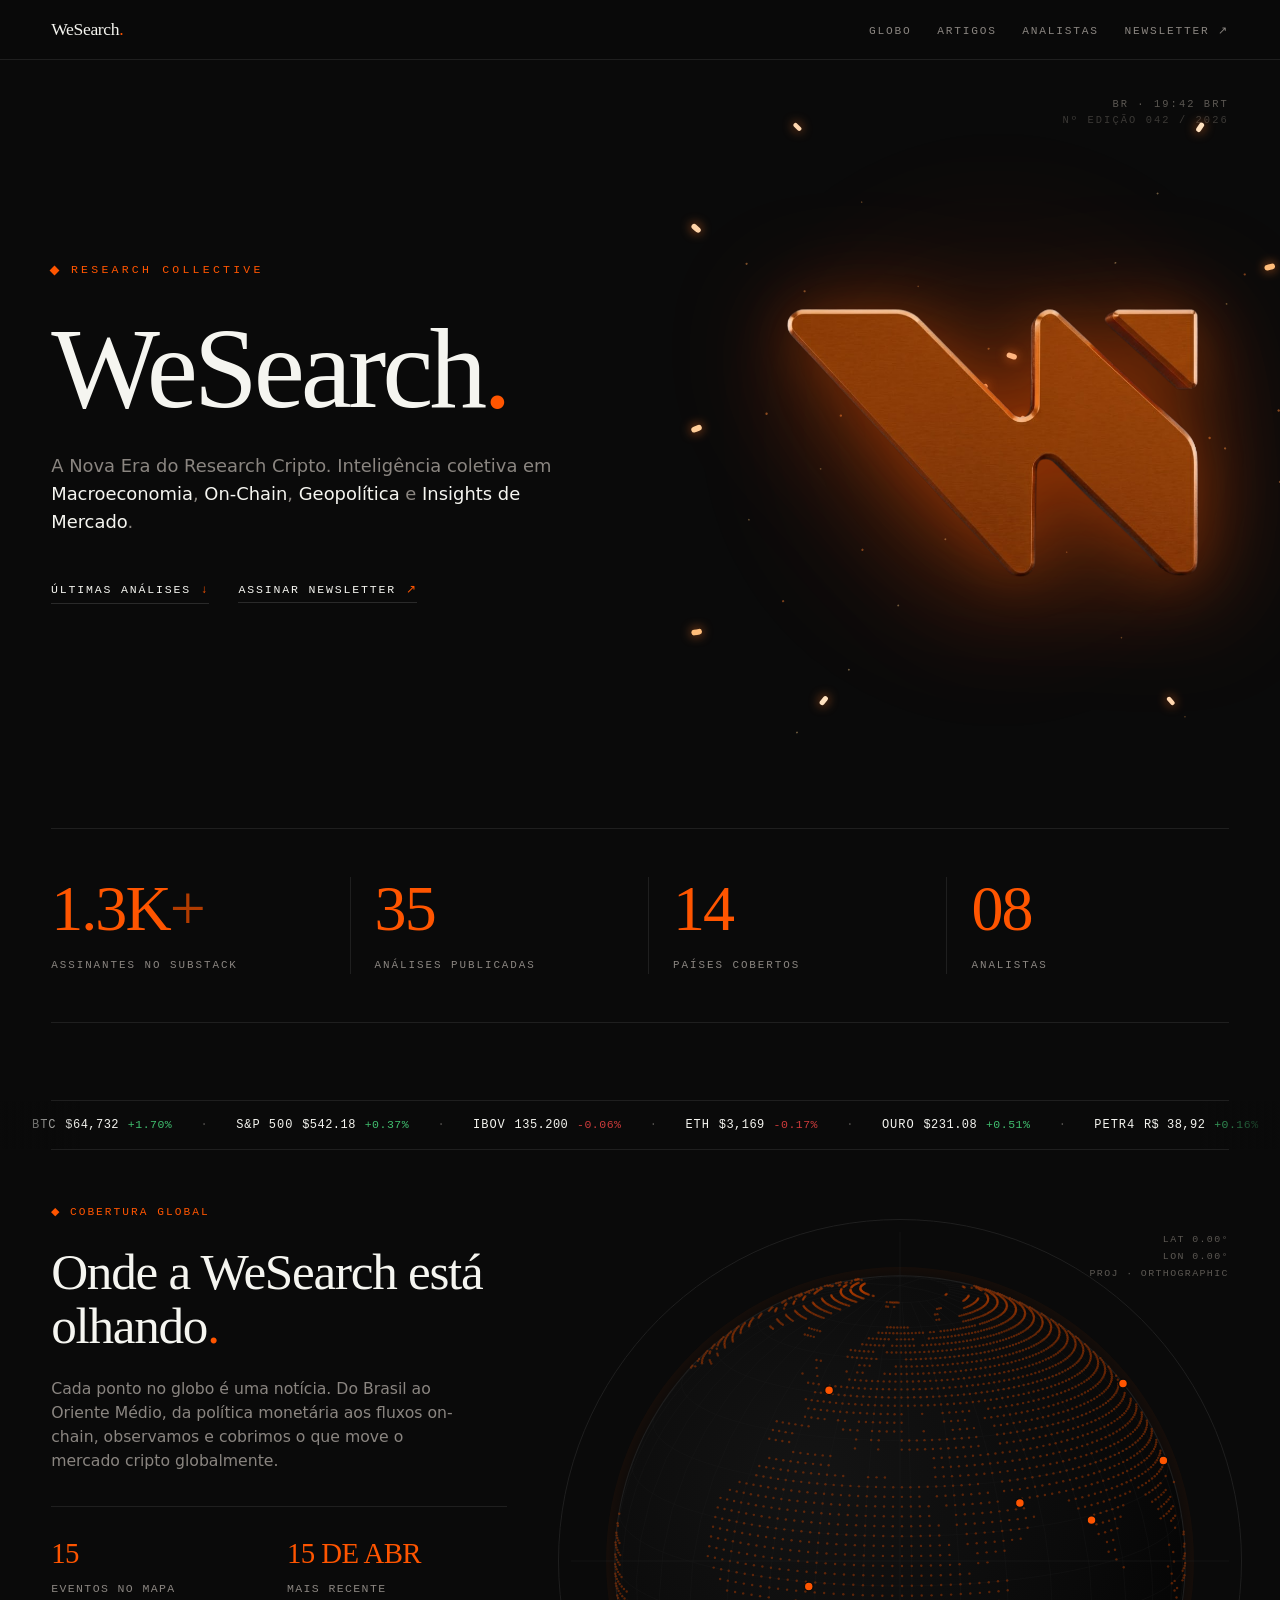
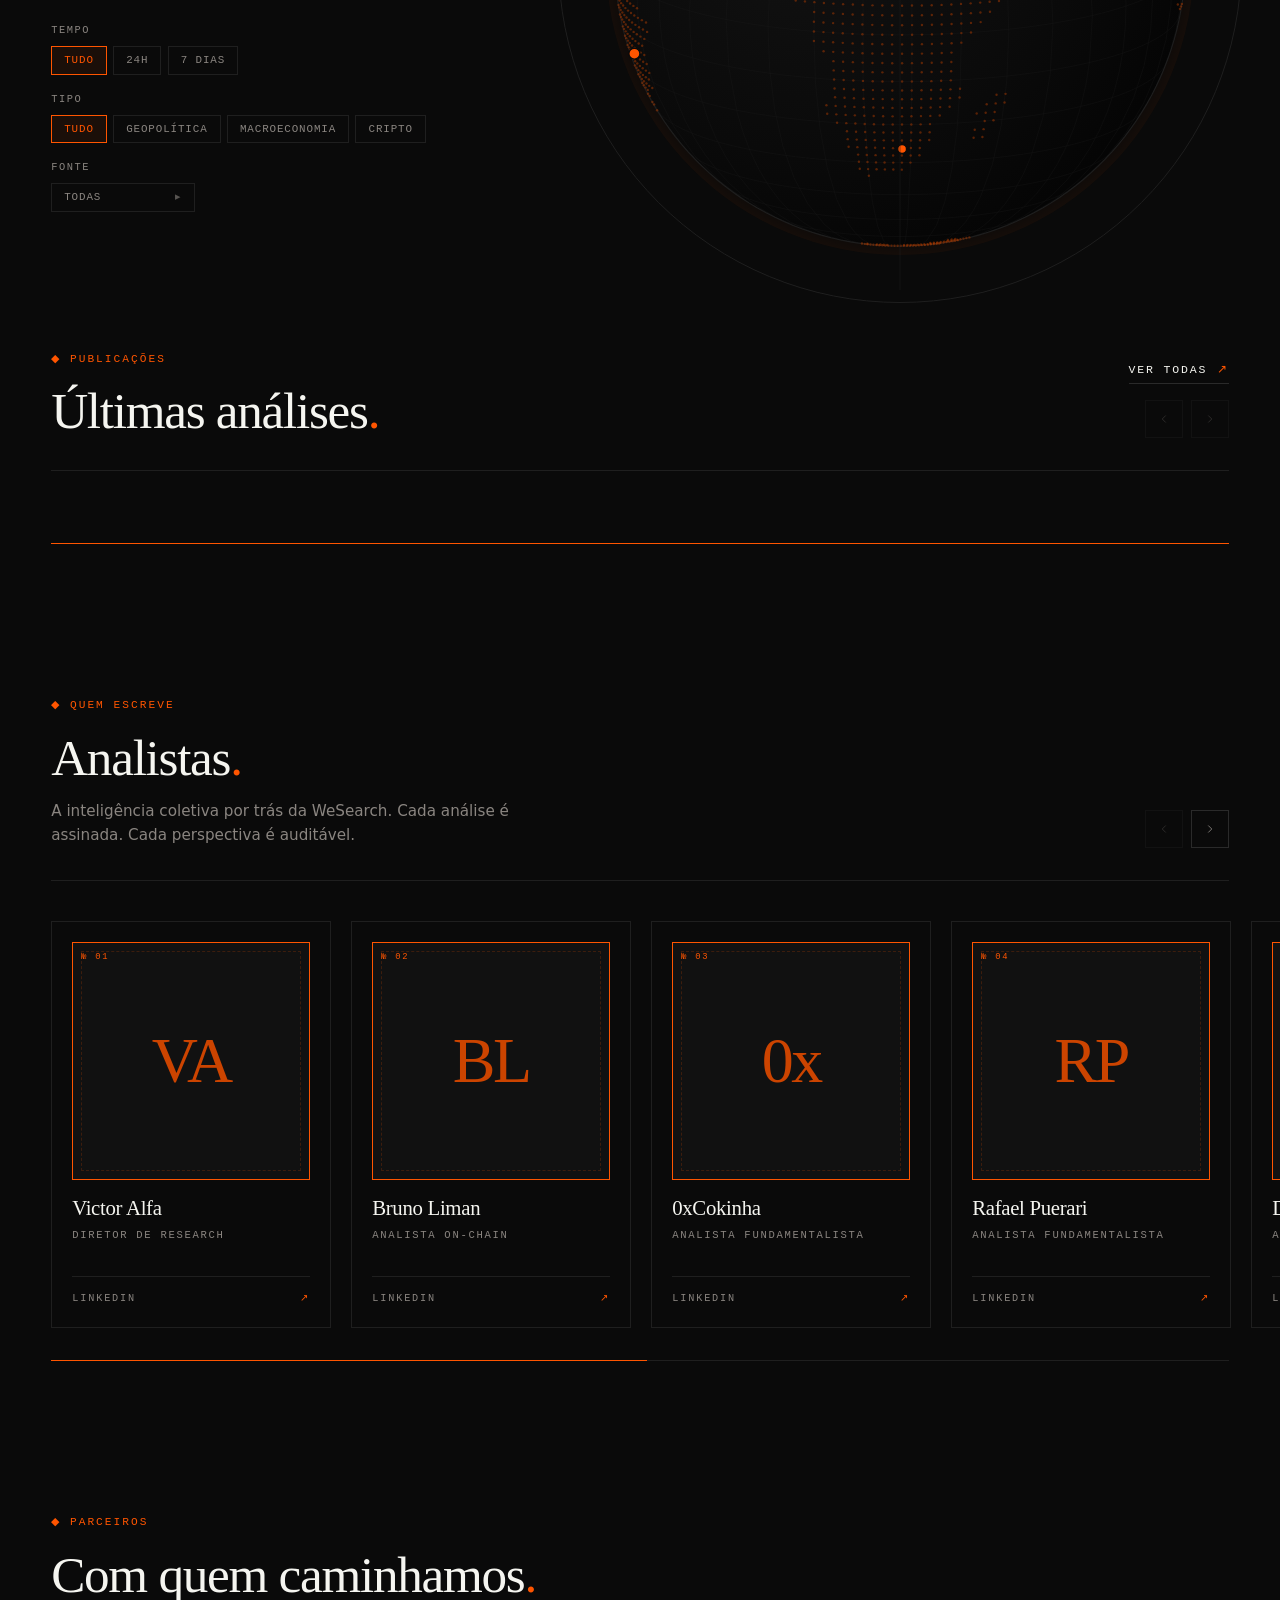
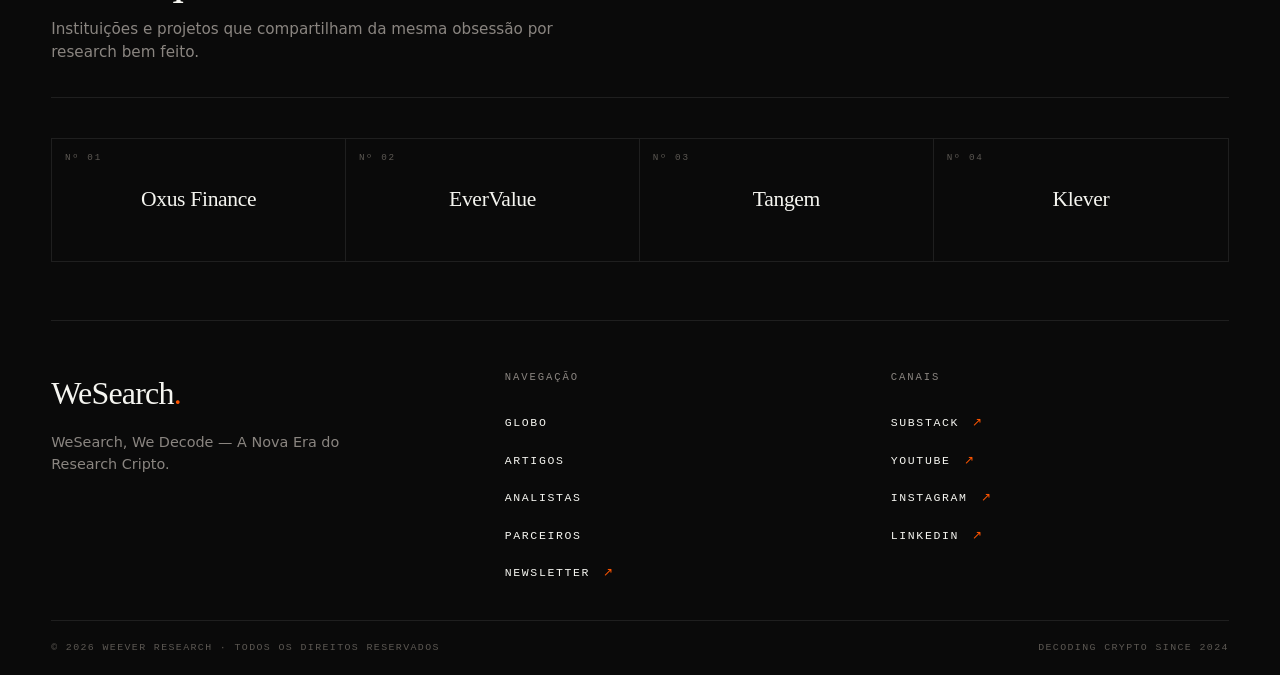
==== commit 966c4c97: "feat: adicionar favicon 32x32 Co-Authored-By: Claude Sonnet 4.6 <noreply@anthropic.com>" ====
--- a/index.html
+++ b/index.html
@@ -5,6 +5,7 @@
 <meta name="viewport" content="width=device-width,initial-scale=1" />
 <title>WeSearch — Research Cripto</title>
 <meta name="description" content="A Nova Era do Research Cripto. Inteligência coletiva em Macroeconomia, On-Chain, Geopolítica e Insights de Mercado." />
+<link rel="icon" type="image/png" sizes="32x32" href="favicon-32x32.png" />
 <link rel="preconnect" href="https://fonts.googleapis.com" />
 <link rel="preconnect" href="https://fonts.gstatic.com" crossorigin />
 <link rel="stylesheet" href="https://fonts.googleapis.com/css2?family=Fraunces:opsz,wght@9..144,300;9..144,400;9..144,500;9..144,600&family=IBM+Plex+Mono:wght@400;500&family=IBM+Plex+Sans:wght@400;500;600&display=swap" />
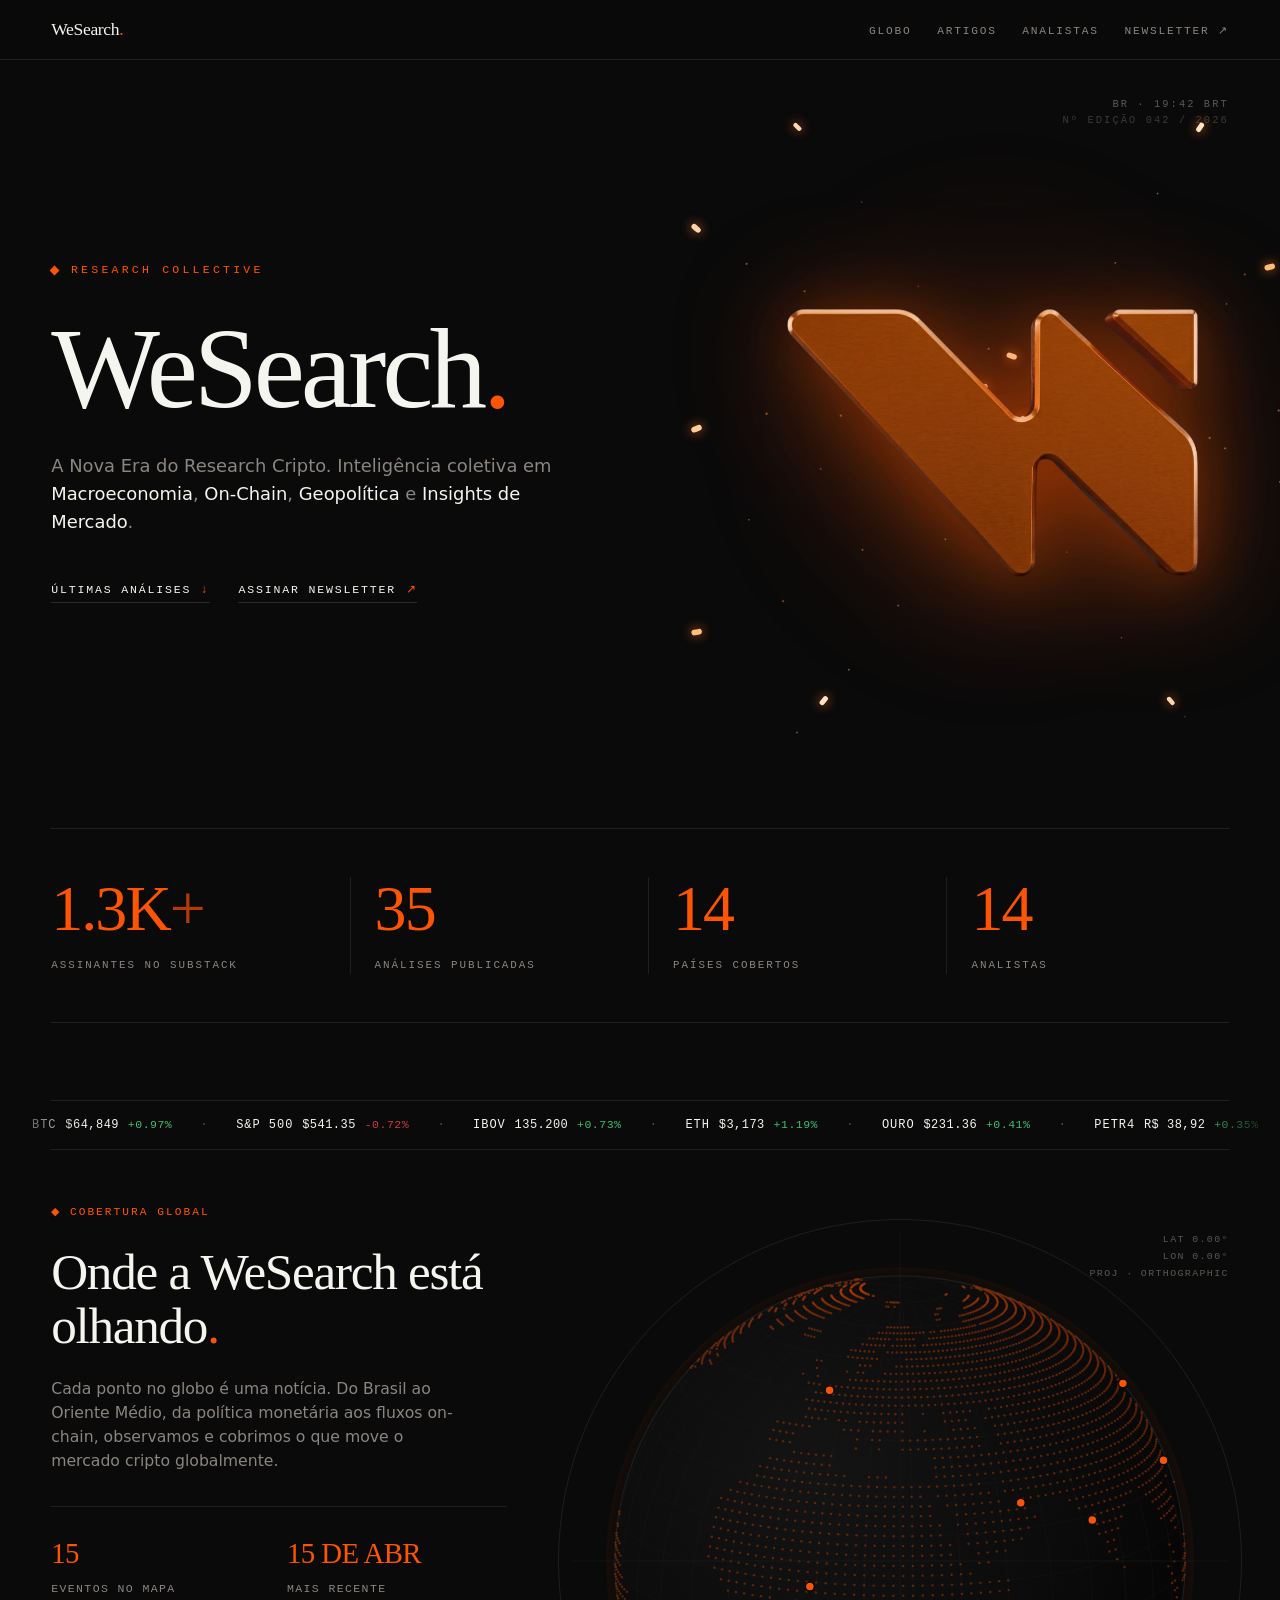
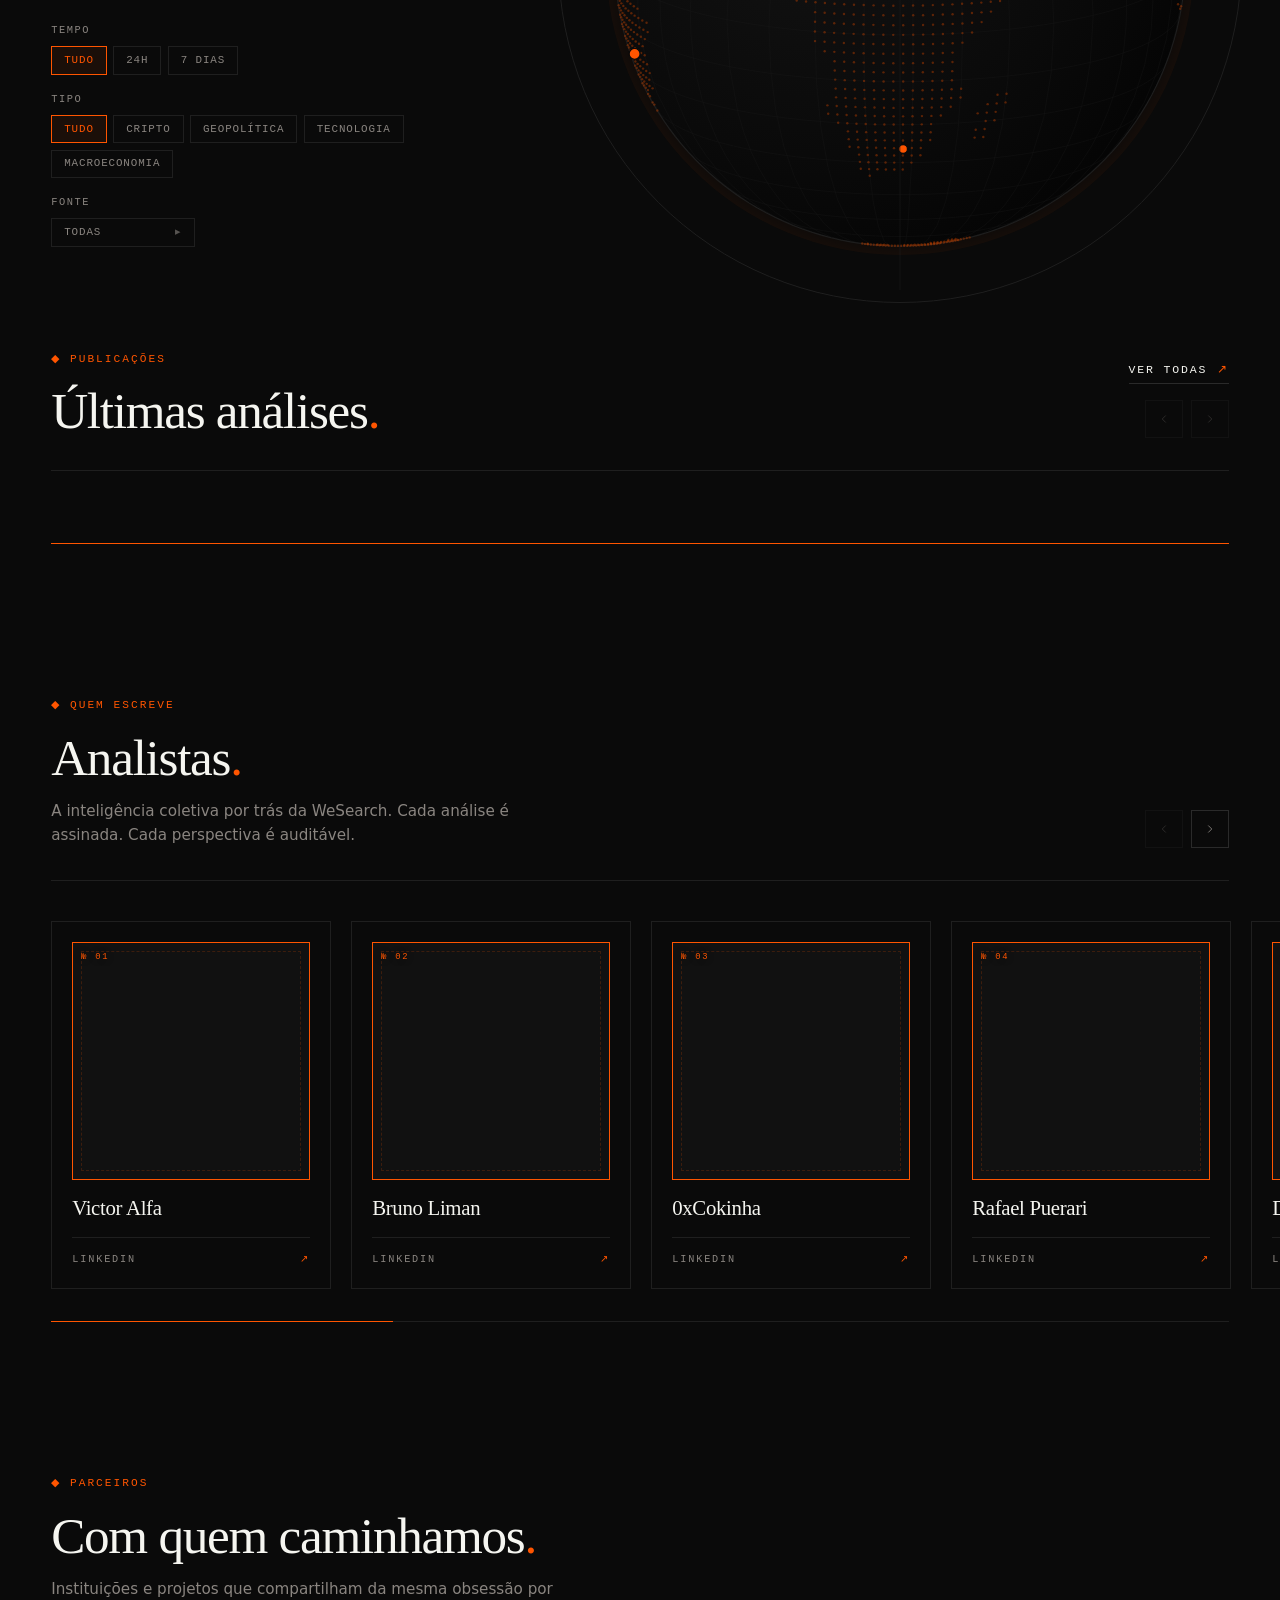
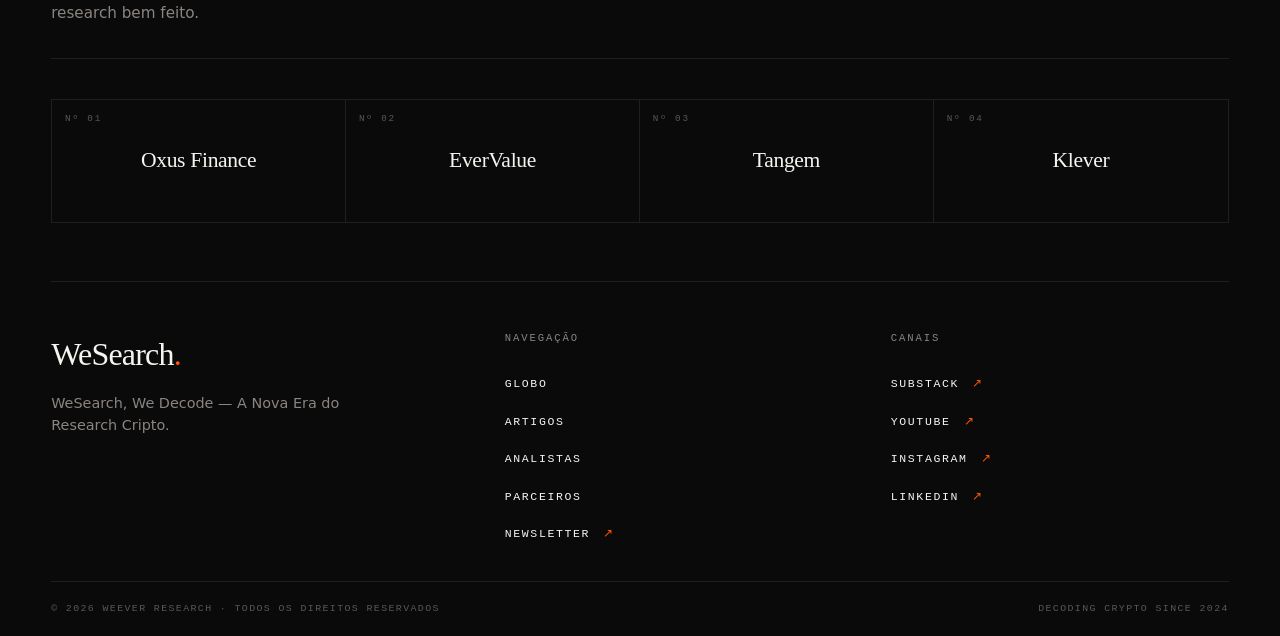
==== commit 7d39b093: "feat: globe classifier expandido, fontes tech/macro, sessão analistas Globe / classificação: - Adici" ====
--- a/index.html
+++ b/index.html
@@ -140,9 +140,10 @@
             <span class="gf-label mono">TIPO</span>
             <div class="gf-btns" id="filter-cat">
               <button class="gf-btn active" data-val="all">Tudo</button>
+              <button class="gf-btn" data-val="cripto">Cripto</button>
               <button class="gf-btn" data-val="geo">Geopolítica</button>
+              <button class="gf-btn" data-val="tech">Tecnologia</button>
               <button class="gf-btn" data-val="macro">Macroeconomia</button>
-              <button class="gf-btn" data-val="cripto">Cripto</button>
             </div>
           </div>
           <div class="gf-group u-hidden" id="filter-source-group">
--- a/assets/style.css
+++ b/assets/style.css
@@ -864,6 +864,8 @@
   text-decoration: none; color: inherit;
 }
 .analyst:hover { border-color: var(--orange); transform: translateY(-4px); }
+.analyst.is-disabled { cursor: default; }
+.analyst.is-disabled:hover { transform: none; border-color: var(--border); }
 .analyst .frame {
   aspect-ratio: 1;
   background: var(--surface);
@@ -872,6 +874,17 @@
   position: relative;
   overflow: hidden;
 }
+.analyst .frame .portrait {
+  position: absolute;
+  inset: 0;
+  width: 100%;
+  height: 100%;
+  object-fit: cover;
+  opacity: 0.55;
+  transition: opacity .4s var(--ease);
+}
+.analyst:hover .frame .portrait { opacity: 1; }
+.analyst.is-disabled:hover .frame .portrait { opacity: 0.55; }
 .analyst .frame .initials {
   font-family: var(--serif);
   font-weight: 400;
@@ -885,6 +898,7 @@
   inset: 8px;
   border: 1px dashed rgba(255,85,0,0.18);
   pointer-events: none;
+  z-index: 2;
 }
 .analyst .frame .tag {
   position: absolute;
@@ -894,6 +908,8 @@
   letter-spacing: 0.2em;
   color: var(--orange);
   text-transform: uppercase;
+  z-index: 2;
+  text-shadow: 0 0 6px rgba(0,0,0,0.6);
 }
 .analyst .name {
   font-family: var(--serif);
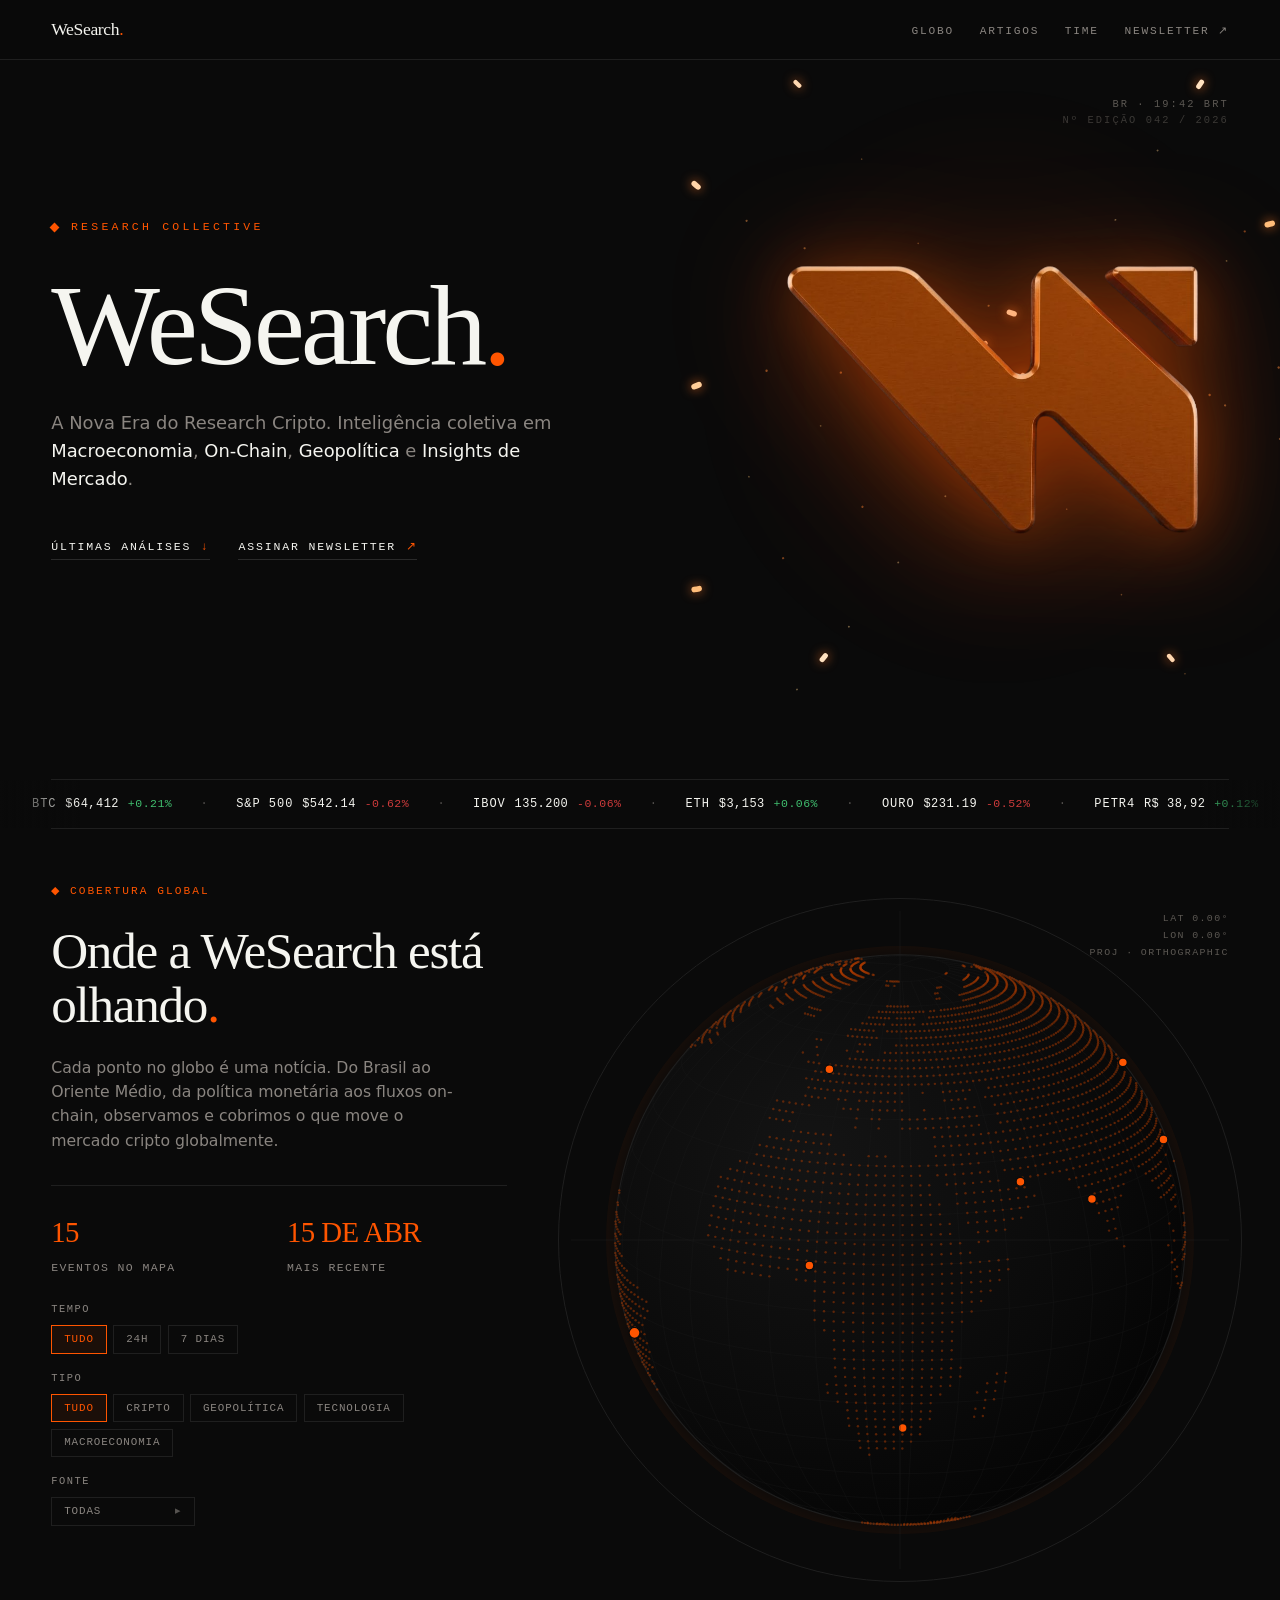
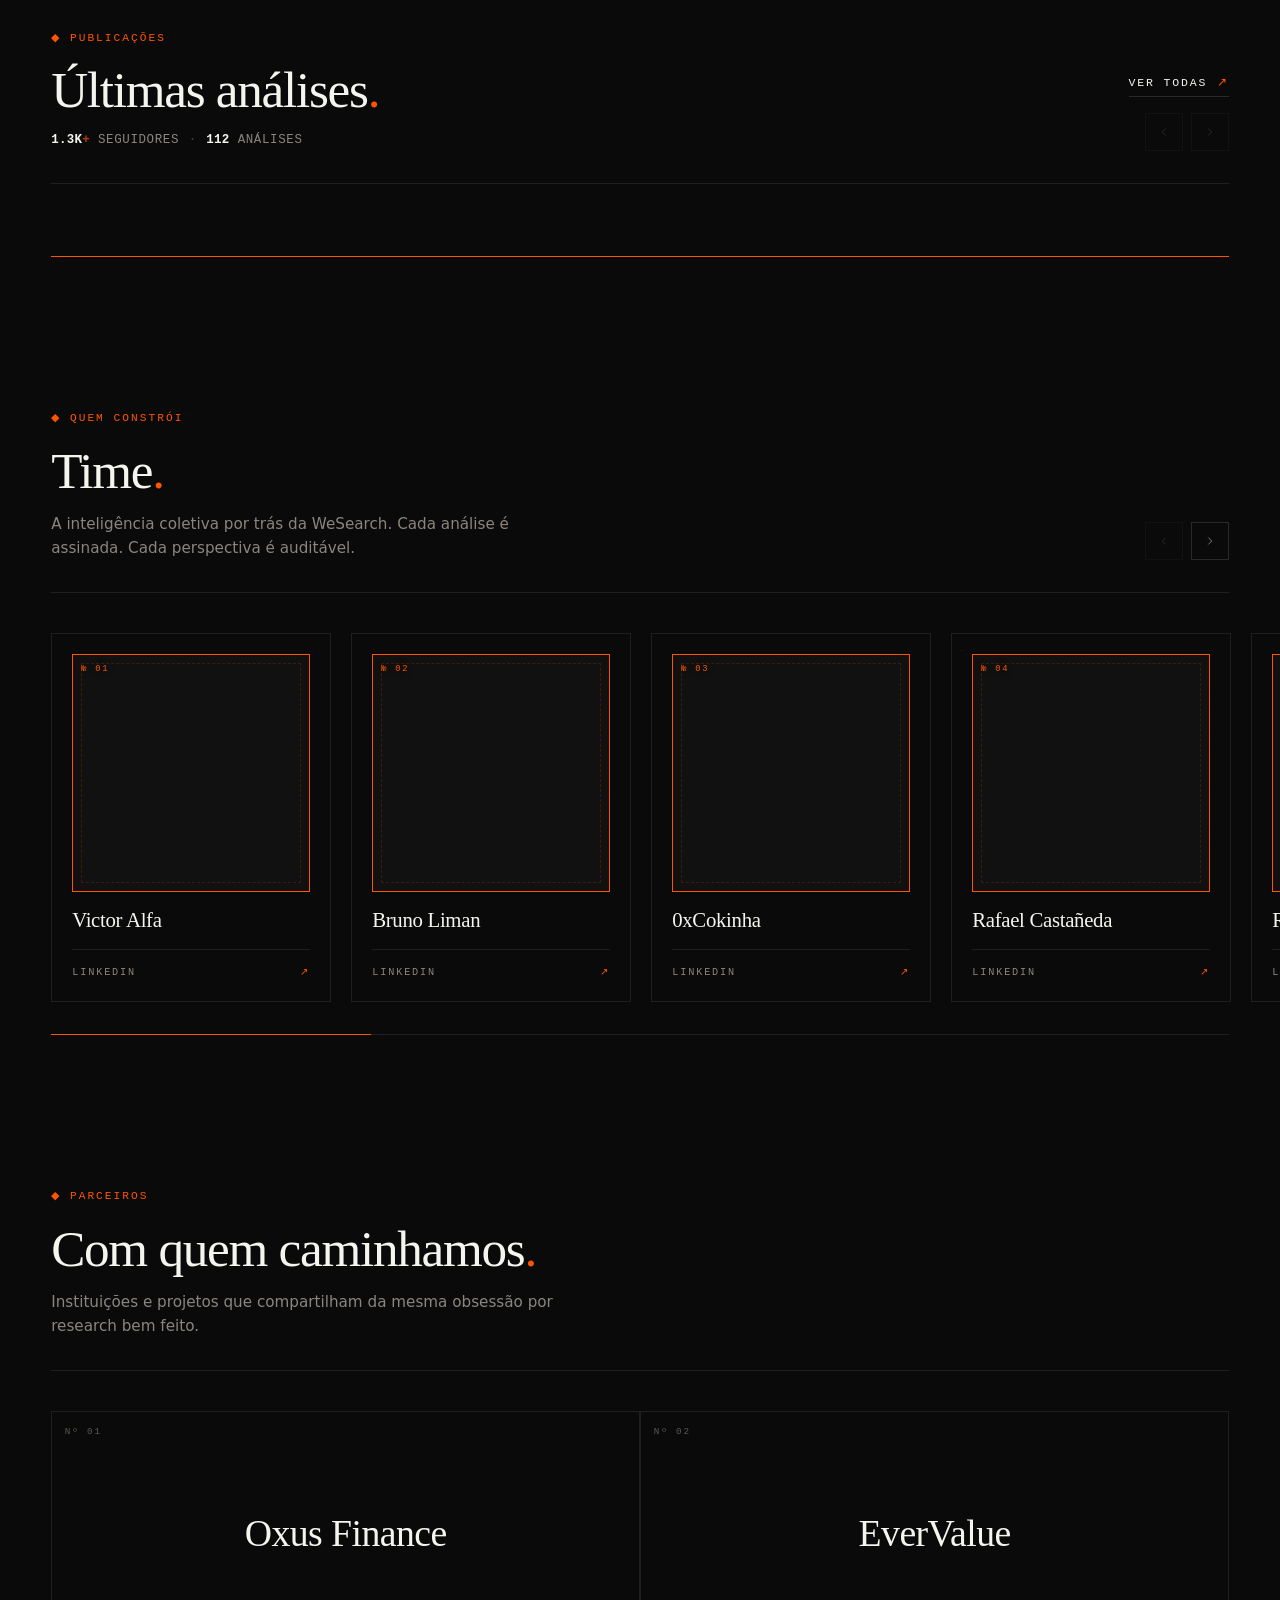
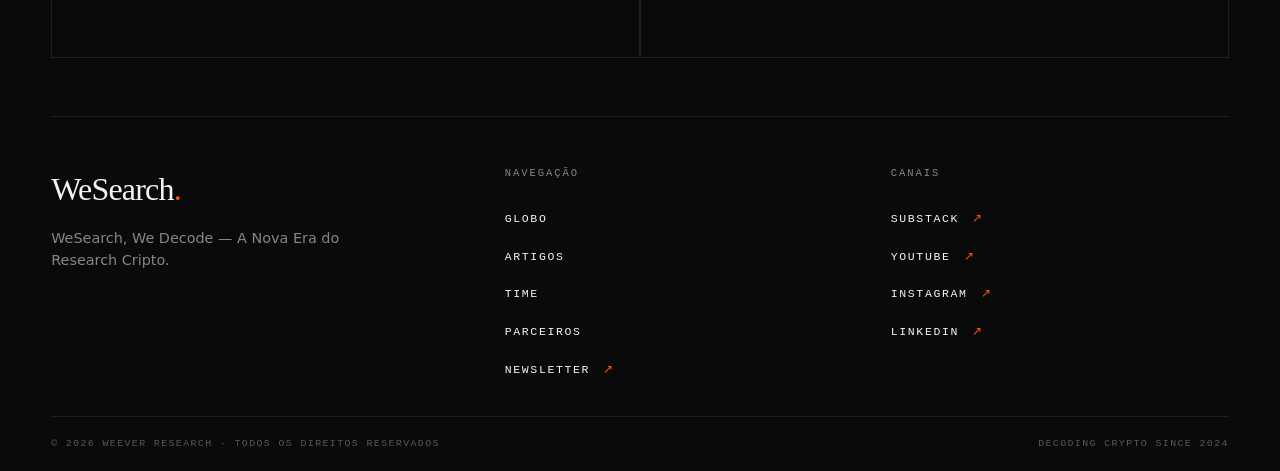
==== commit 00e7ab5b: "feat: rename Analistas->Time, novos integrantes, ajustes hero/parceiros UI / Conteúdo: - Seção "Anal" ====
--- a/index.html
+++ b/index.html
@@ -23,7 +23,7 @@
   <ul>
     <li><a href="#globo">Globo</a></li>
     <li><a href="#artigos">Artigos</a></li>
-    <li><a href="#analistas">Analistas</a></li>
+    <li><a href="#time">Time</a></li>
     <li><a href="https://wesearch.substack.com" target="_blank" rel="noopener">Newsletter ↗</a></li>
   </ul>
 </nav>
@@ -84,28 +84,6 @@
     </div>
   </section>
 
-  <!-- ============ CREDIBILITY STRIP ============ -->
-  <section class="tight">
-    <div class="credibility credibility--compact" aria-label="Métricas">
-      <div class="metric">
-        <div class="num">1.3K<span class="u-text-orange-deep">+</span></div>
-        <div class="lbl">Assinantes no Substack</div>
-      </div>
-      <div class="metric">
-        <div class="num" id="m-articles">47</div>
-        <div class="lbl">Análises publicadas</div>
-      </div>
-      <div class="metric">
-        <div class="num" id="m-countries">—</div>
-        <div class="lbl">Países cobertos</div>
-      </div>
-      <div class="metric">
-        <div class="num" id="m-analysts">—</div>
-        <div class="lbl">Analistas</div>
-      </div>
-    </div>
-  </section>
-
   <!-- ============ MARKET TICKER ============ -->
   <section class="ticker-section tight" aria-label="Ticker de mercado">
     <div class="ticker" id="ticker" role="marquee" aria-live="off">
@@ -215,6 +193,11 @@
       <div>
         <span class="mono orange label">◆ Publicações</span>
         <h2 class="heading heading--spaced">Últimas análises<span class="dot u-text-orange">.</span></h2>
+        <div class="section-stats mono">
+          <span><b>1.3K<span class="u-text-orange-deep">+</span></b> seguidores</span>
+          <span class="sep">·</span>
+          <span><b id="m-articles">112</b> análises</span>
+        </div>
       </div>
       <div class="right right--stack">
         <a href="https://wesearch.substack.com" target="_blank" rel="noopener" class="ghost-link">Ver todas <span class="arr">↗</span></a>
@@ -230,11 +213,11 @@
   </section>
 
   <!-- ============ ANALYSTS ============ -->
-  <section id="analistas">
+  <section id="time">
     <div class="section-head">
       <div>
-        <span class="mono orange label">◆ Quem escreve</span>
-        <h2 class="heading heading--spaced">Analistas<span class="dot u-text-orange">.</span></h2>
+        <span class="mono orange label">◆ Quem constrói</span>
+        <h2 class="heading heading--spaced">Time<span class="dot u-text-orange">.</span></h2>
         <p class="section-lede">
           A inteligência coletiva por trás da WeSearch. Cada análise é assinada. Cada perspectiva é auditável.
         </p>
@@ -277,7 +260,7 @@
       <ul>
         <li><a href="#globo">Globo</a></li>
         <li><a href="#artigos">Artigos</a></li>
-        <li><a href="#analistas">Analistas</a></li>
+        <li><a href="#time">Time</a></li>
         <li><a href="#parceiros">Parceiros</a></li>
         <li><a href="https://wesearch.substack.com" target="_blank" rel="noopener">Newsletter <span class="arr">↗</span></a></li>
       </ul>
--- a/assets/style.css
+++ b/assets/style.css
@@ -97,6 +97,21 @@
   margin-bottom: 2.5rem;
 }
 .section-head .label { margin-bottom: 0.9rem; display: block; }
+.section-stats {
+  display: flex;
+  gap: 0.6rem;
+  margin-top: 0.9rem;
+  font-size: 0.78rem;
+  color: var(--muted);
+  letter-spacing: 0.05em;
+  text-transform: uppercase;
+}
+.section-stats b {
+  color: var(--fg);
+  font-weight: 600;
+  letter-spacing: 0.02em;
+}
+.section-stats .sep { opacity: 0.45; }
 .section-head .tagline {
   color: var(--muted);
   font-size: 0.95rem;
@@ -131,7 +146,7 @@
 section.tight { padding: 0; }
 
 /* Tightened transitions between specific sections */
-#analistas    { padding-top: clamp(2rem, 4vw, 3.25rem); }   /* after #artigos */
+#time         { padding-top: clamp(2rem, 4vw, 3.25rem); }   /* after #artigos */
 #parceiros    { padding-top: clamp(2rem, 4vw, 3.25rem);
                 padding-bottom: clamp(2.5rem, 4.5vw, 3.75rem); } /* before footer */
 #globo        { padding-top: 0.25rem; padding-bottom: 0; }  /* collapse gap after ticker + before articles */
@@ -181,14 +196,14 @@
 
 /* ============ HERO ============ */
 .hero {
-  min-height: 92vh;
-  min-height: 92svh; /* svh não conta a URL bar mobile — evita jank */
+  min-height: 78vh;
+  min-height: 78svh; /* svh não conta a URL bar mobile — evita jank */
   display: grid;
   grid-template-columns: 1.1fr 0.9fr;
   gap: clamp(2rem, 5vw, 5rem);
   align-items: center;
   padding-top: 6rem;
-  padding-bottom: 4rem;
+  padding-bottom: 1.5rem;
   position: relative;
 }
 @media (max-width: 960px) {
@@ -941,43 +956,24 @@
 .analyst:hover .spec { color: var(--fg); }
 
 /* ============ PARTNERS ============ */
-/* Borders internos apenas: a grade externa vem do border do wrapper.
-   Cada breakpoint zera os borders das cells que tocam a parede externa. */
+/* Auto-fit grid: cells distribuem automaticamente, qualquer N parceiros.
+   Linhas separadoras saem do background do wrapper (truque de gap+bg). */
 .partners {
   display: grid;
-  grid-template-columns: repeat(4, 1fr);
-  gap: 0;
+  grid-template-columns: repeat(auto-fit, minmax(220px, 1fr));
+  gap: 1px;
+  background: var(--border);
   border: 1px solid var(--border);
 }
 .partner {
+  background: var(--bg);
   aspect-ratio: 2.4 / 1;
   display: flex; align-items: center; justify-content: center;
-  border-right: 1px solid var(--border);
-  border-bottom: 1px solid var(--border);
   padding: 1.5rem;
   position: relative;
   transition: background .3s var(--ease);
   overflow: hidden;
-}
-
-/* Desktop — 4 colunas: última coluna (4,8,12...) zera border-right,
-   última linha (n-3 em diante) zera border-bottom. */
-.partner:nth-child(4n) { border-right: 0; }
-.partner:nth-last-child(-n+4):nth-child(4n+1),
-.partner:nth-last-child(-n+4):nth-child(4n+1) ~ .partner { border-bottom: 0; }
-
-@media (max-width: 960px) {
-  .partners { grid-template-columns: repeat(2, 1fr); }
-  .partner { border-right: 1px solid var(--border); border-bottom: 1px solid var(--border); }
-  .partner:nth-child(2n) { border-right: 0; }
-  .partner:nth-last-child(-n+2):nth-child(2n+1),
-  .partner:nth-last-child(-n+2):nth-child(2n+1) ~ .partner { border-bottom: 0; }
-}
-
-@media (max-width: 480px) {
-  .partners { grid-template-columns: 1fr; }
-  .partner { border-right: 0; border-bottom: 1px solid var(--border); }
-  .partner:last-child { border-bottom: 0; }
+  container-type: inline-size; /* habilita cqw no .plogo */
 }
 .partner:hover { background: rgba(255,85,0,0.04); }
 .partner svg, .partner .plogo {
@@ -989,7 +985,9 @@
 .partner .plogo {
   font-family: var(--serif);
   font-weight: 500;
-  font-size: 1.35rem;
+  /* Escala proporcional à largura da célula. Com 2 partners em desktop pega o teto;
+     com 6+ em desktop ou em mobile, cai pro mínimo legível. */
+  font-size: clamp(1.25rem, 7cqw, 2.4rem);
   letter-spacing: -0.015em;
   font-variation-settings: 'opsz' 144;
   text-align: center;
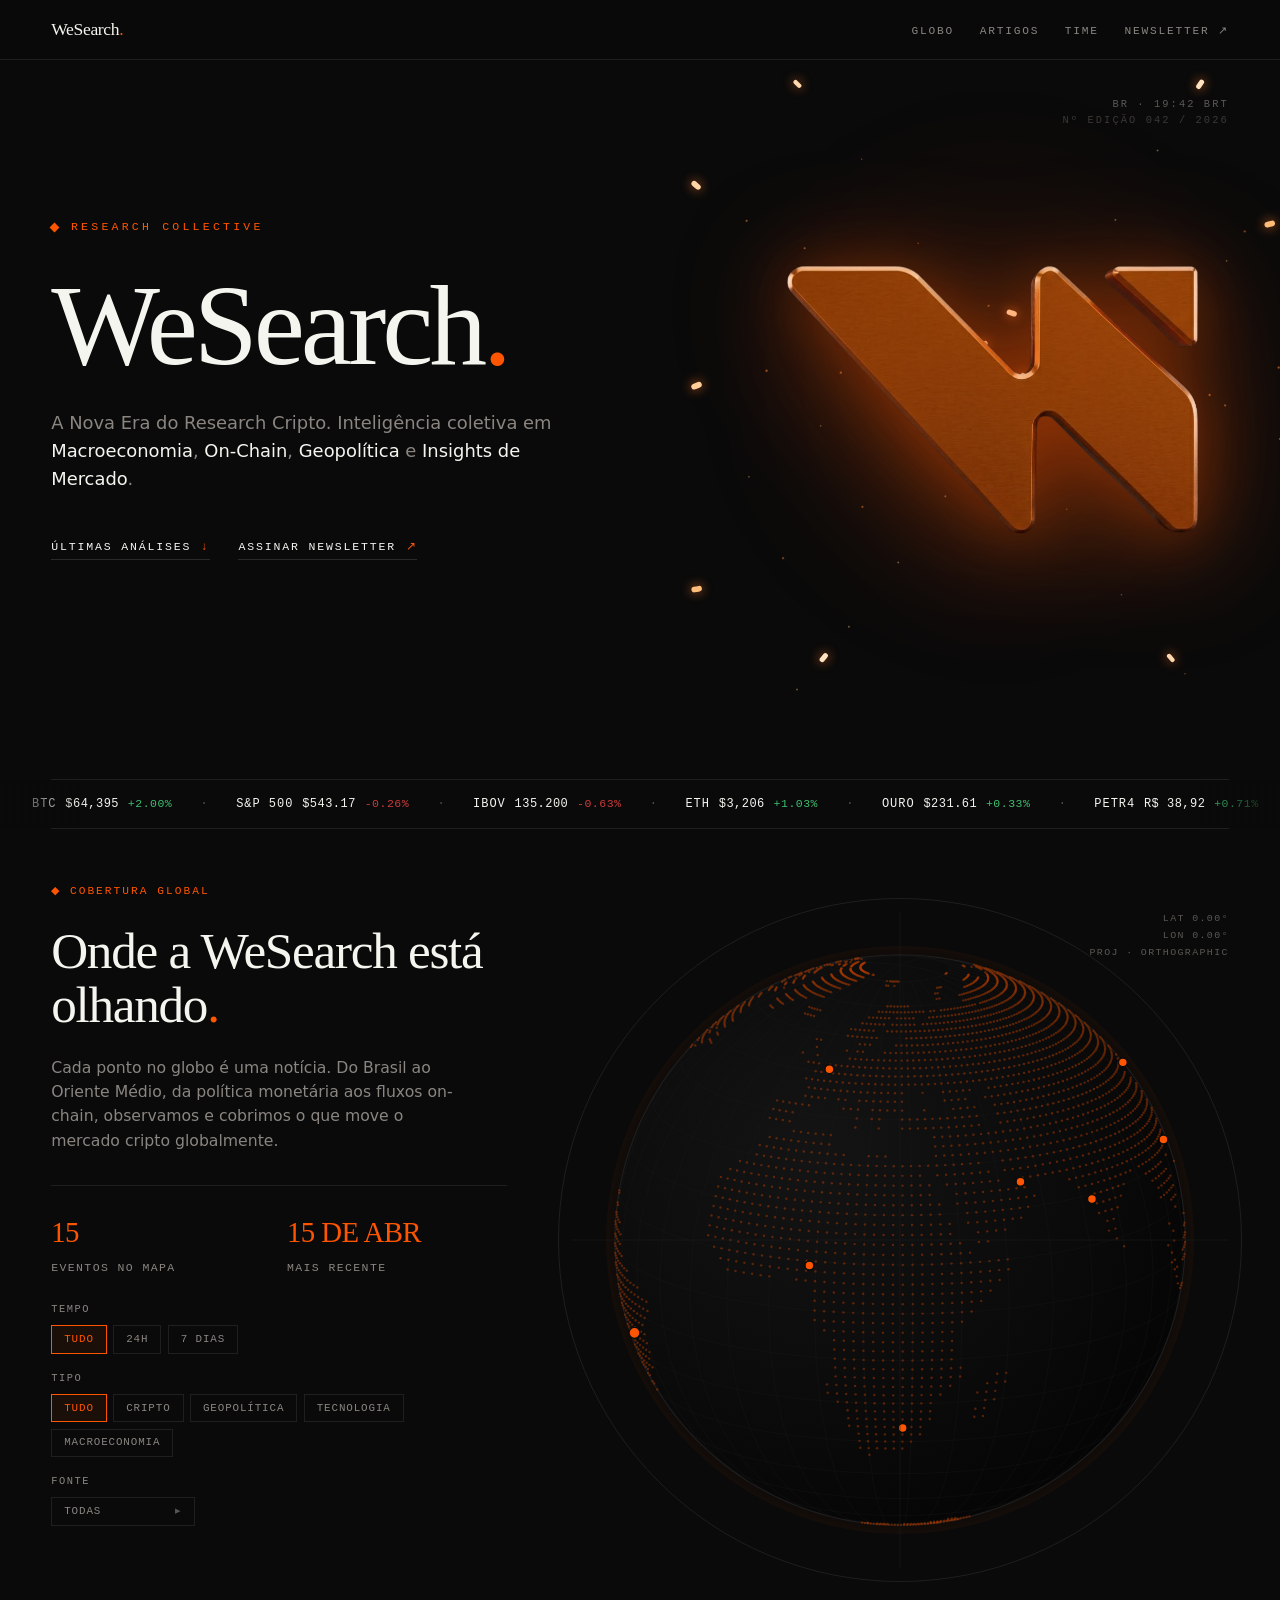
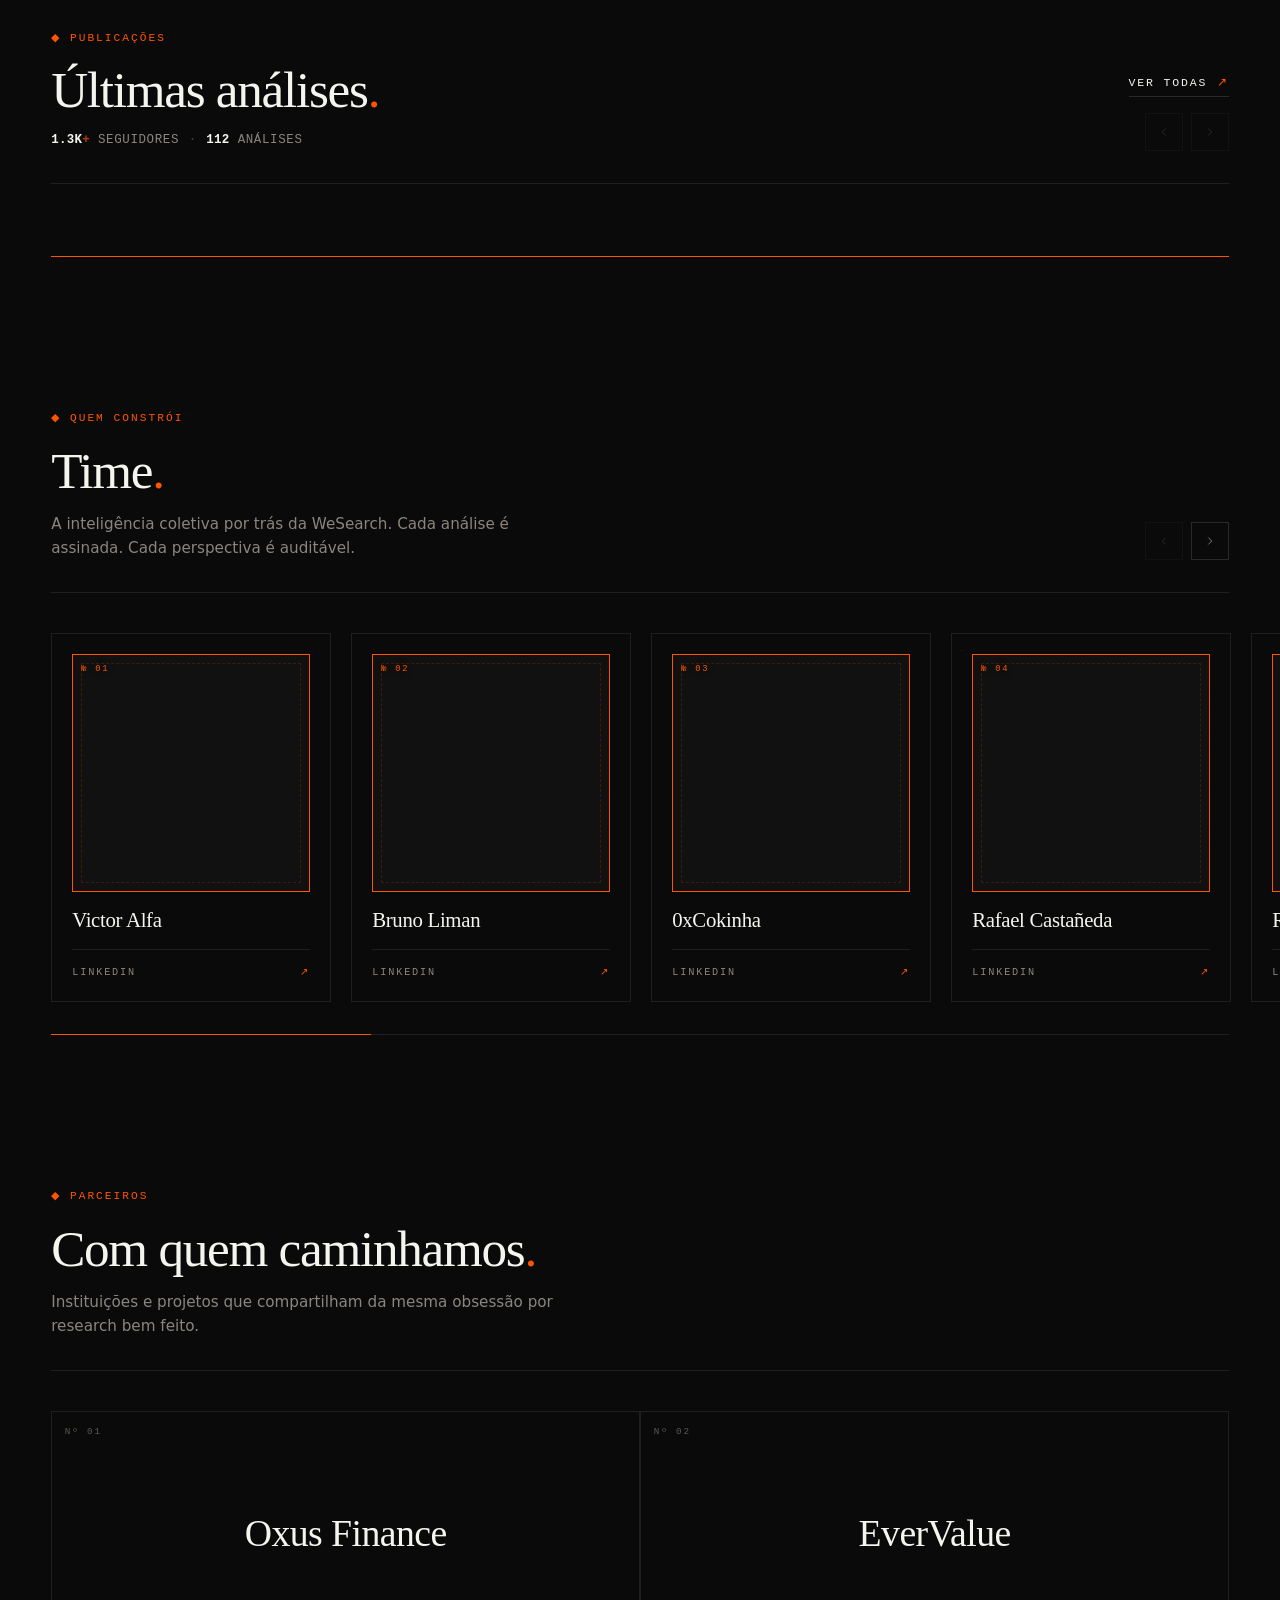
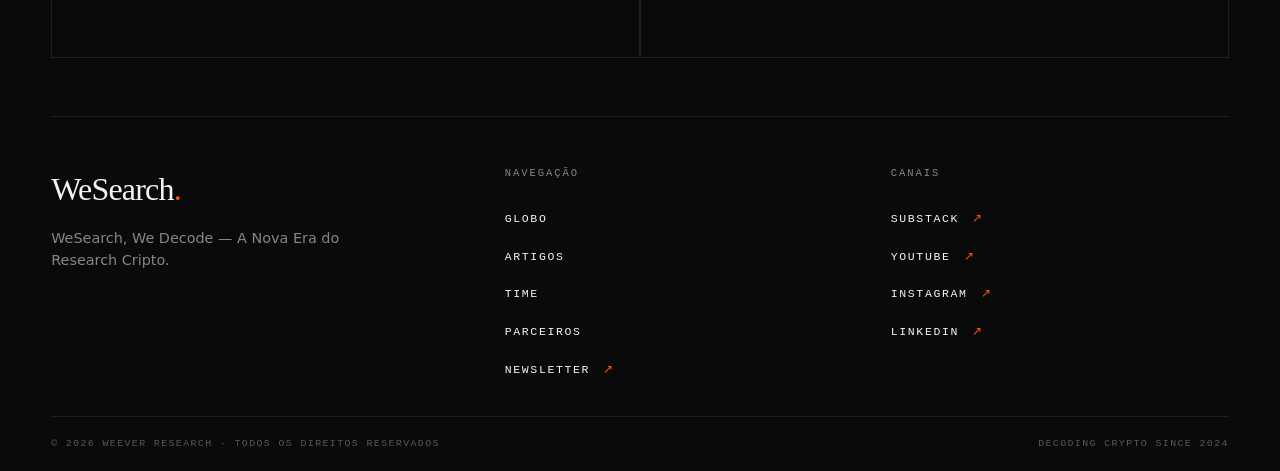
==== commit 60b7d6af: "feat(prod): apontar frontend para api.wesearchdao.xyz - WORKER_URL: wesearch-news.wesearch.workers.d" ====
--- a/index.html
+++ b/index.html
@@ -9,7 +9,7 @@
 <link rel="preconnect" href="https://fonts.googleapis.com" />
 <link rel="preconnect" href="https://fonts.gstatic.com" crossorigin />
 <link rel="stylesheet" href="https://fonts.googleapis.com/css2?family=Fraunces:opsz,wght@9..144,300;9..144,400;9..144,500;9..144,600&family=IBM+Plex+Mono:wght@400;500&family=IBM+Plex+Sans:wght@400;500;600&display=swap" />
-<meta http-equiv="Content-Security-Policy" content="default-src 'self'; script-src 'self'; style-src 'self' https://fonts.googleapis.com; font-src 'self' https://fonts.gstatic.com; img-src 'self' https: data:; connect-src 'self' https://wesearch-news.wesearch.workers.dev; frame-ancestors 'none'; base-uri 'self'; object-src 'none'; form-action 'self'; upgrade-insecure-requests;" />
+<meta http-equiv="Content-Security-Policy" content="default-src 'self'; script-src 'self'; style-src 'self' https://fonts.googleapis.com; font-src 'self' https://fonts.gstatic.com; img-src 'self' https: data:; connect-src 'self' https://api.wesearchdao.xyz; frame-ancestors 'none'; base-uri 'self'; object-src 'none'; form-action 'self'; upgrade-insecure-requests;" />
 <link rel="stylesheet" href="assets/style.css" />
 <script src="assets/vendor/d3.min.js" integrity="sha384-CjloA8y00+1SDAUkjs099PVfnY2KmDC2BZnws9kh8D/lX1s46w6EPhpXdqMfjK6i" defer></script>
 <script src="assets/vendor/topojson-client.min.js" integrity="sha384-Ukv1p/xTma6P4/2bY5KzWBw+ydSpXmhCMtyciIQVDJ1RmOxtCYNMF1uXT9T63H67" defer></script>
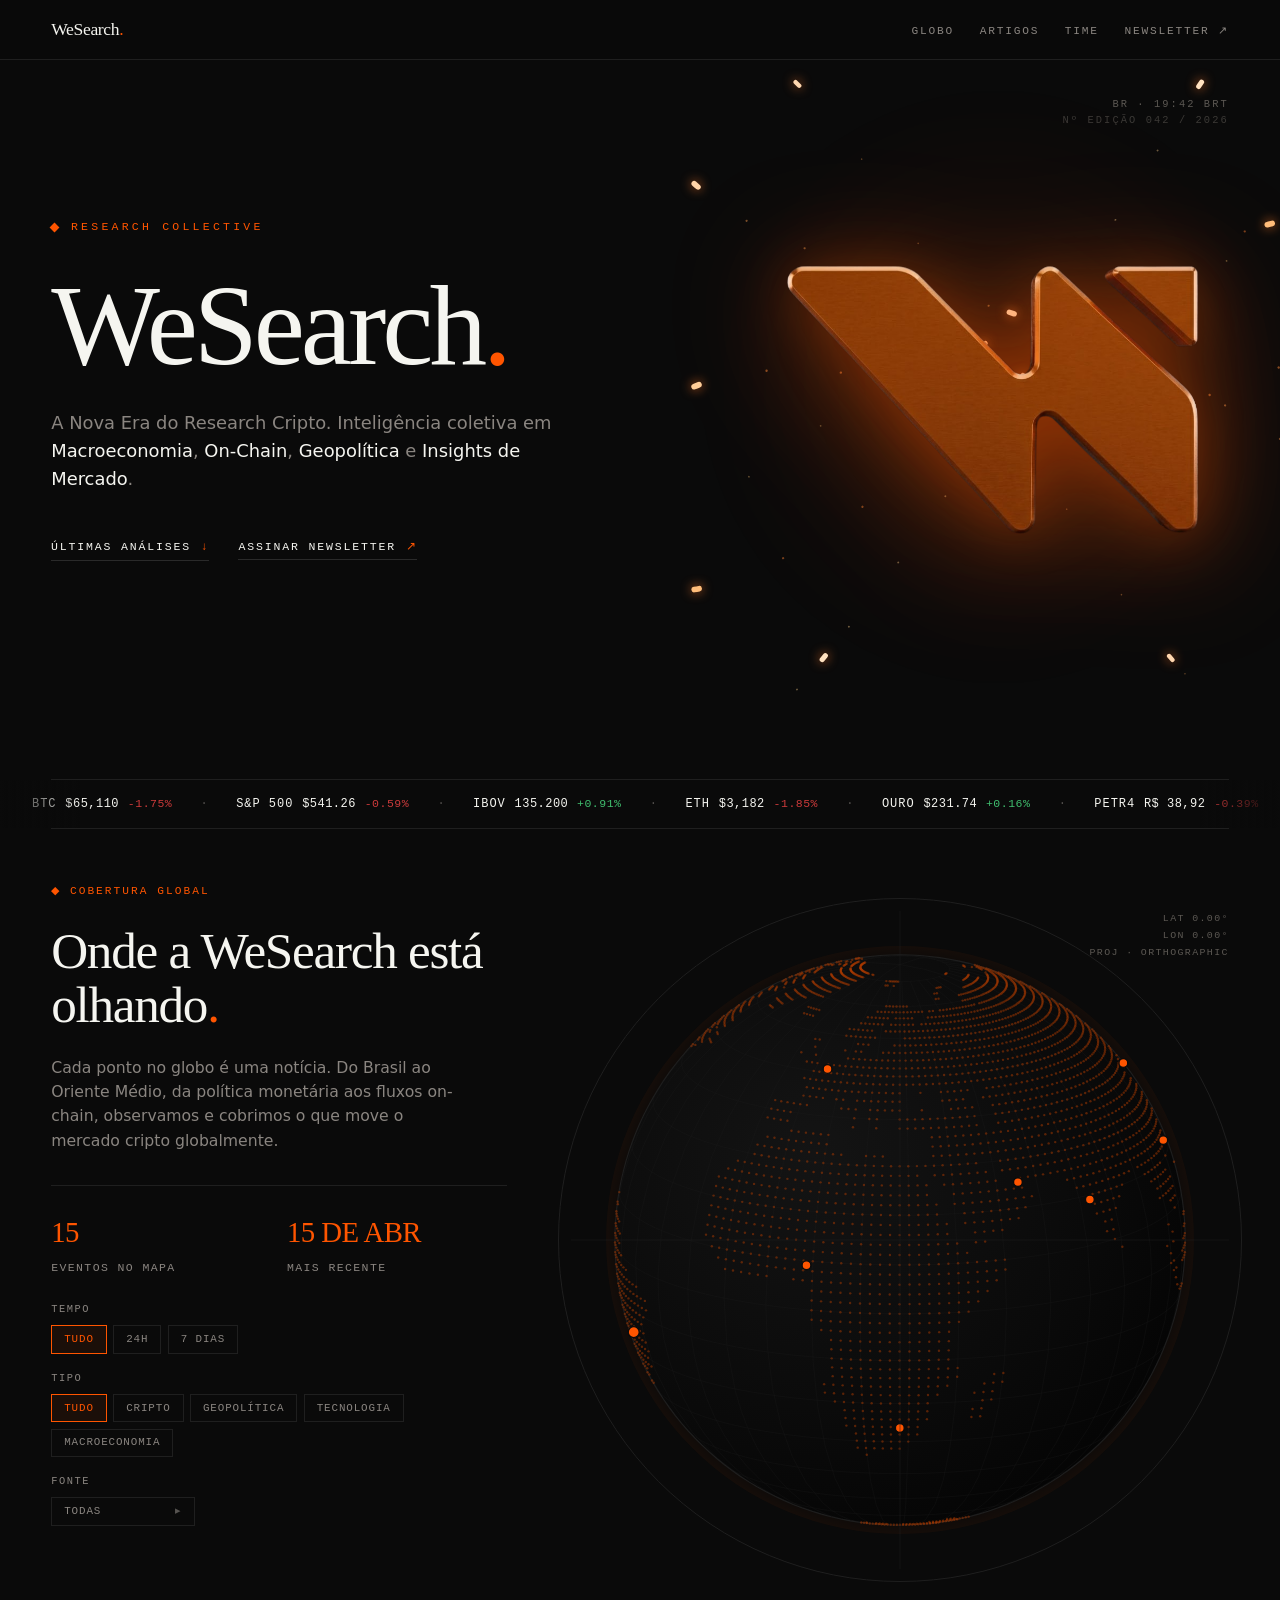
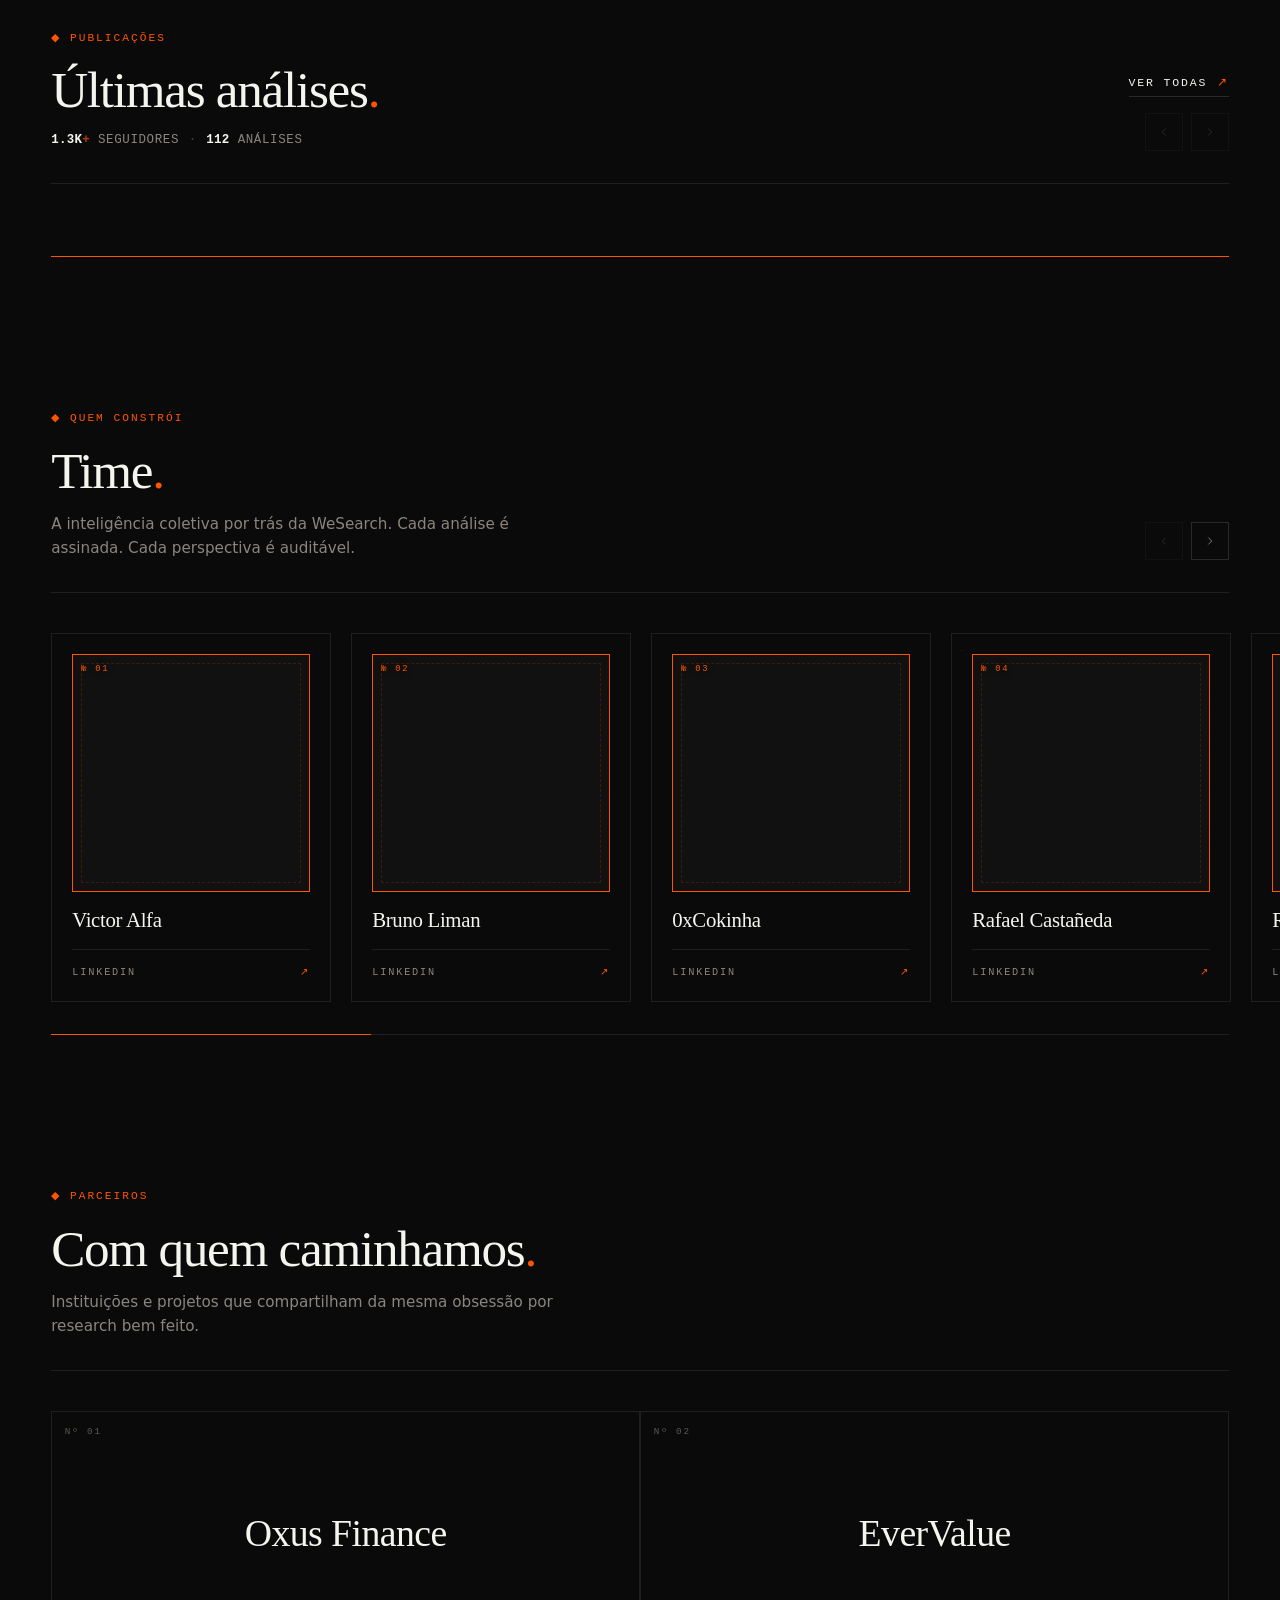
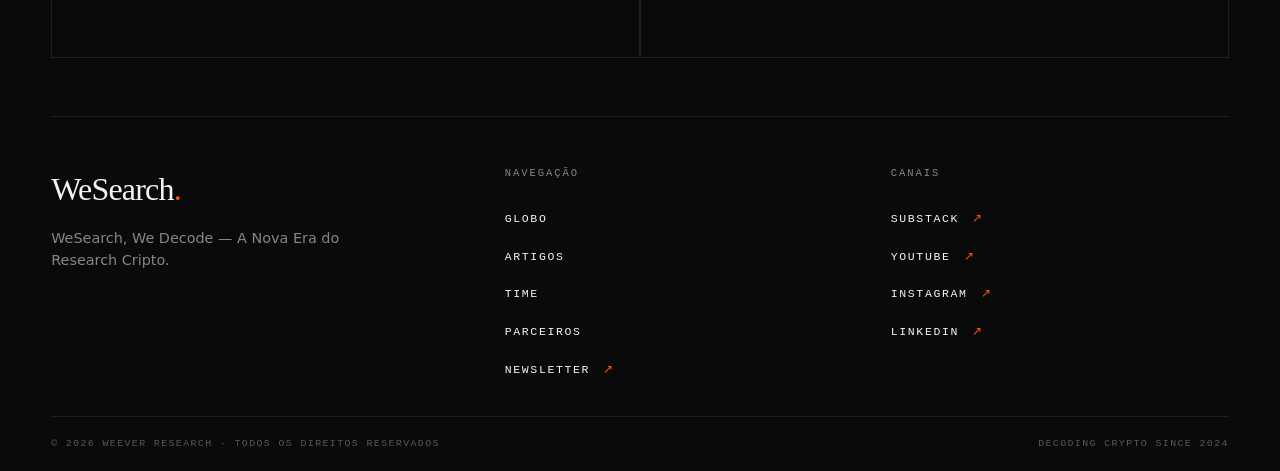
==== commit 63f10eb6: "fix(csp): permite Cloudflare Insights beacon (RUM analytics) Cloudflare injeta automaticamente stati" ====
--- a/index.html
+++ b/index.html
@@ -9,7 +9,7 @@
 <link rel="preconnect" href="https://fonts.googleapis.com" />
 <link rel="preconnect" href="https://fonts.gstatic.com" crossorigin />
 <link rel="stylesheet" href="https://fonts.googleapis.com/css2?family=Fraunces:opsz,wght@9..144,300;9..144,400;9..144,500;9..144,600&family=IBM+Plex+Mono:wght@400;500&family=IBM+Plex+Sans:wght@400;500;600&display=swap" />
-<meta http-equiv="Content-Security-Policy" content="default-src 'self'; script-src 'self'; style-src 'self' https://fonts.googleapis.com; font-src 'self' https://fonts.gstatic.com; img-src 'self' https: data:; connect-src 'self' https://api.wesearchdao.xyz; frame-ancestors 'none'; base-uri 'self'; object-src 'none'; form-action 'self'; upgrade-insecure-requests;" />
+<meta http-equiv="Content-Security-Policy" content="default-src 'self'; script-src 'self' https://static.cloudflareinsights.com; style-src 'self' https://fonts.googleapis.com; font-src 'self' https://fonts.gstatic.com; img-src 'self' https: data:; connect-src 'self' https://api.wesearchdao.xyz https://cloudflareinsights.com; frame-ancestors 'none'; base-uri 'self'; object-src 'none'; form-action 'self'; upgrade-insecure-requests;" />
 <link rel="stylesheet" href="assets/style.css" />
 <script src="assets/vendor/d3.min.js" integrity="sha384-CjloA8y00+1SDAUkjs099PVfnY2KmDC2BZnws9kh8D/lX1s46w6EPhpXdqMfjK6i" defer></script>
 <script src="assets/vendor/topojson-client.min.js" integrity="sha384-Ukv1p/xTma6P4/2bY5KzWBw+ydSpXmhCMtyciIQVDJ1RmOxtCYNMF1uXT9T63H67" defer></script>
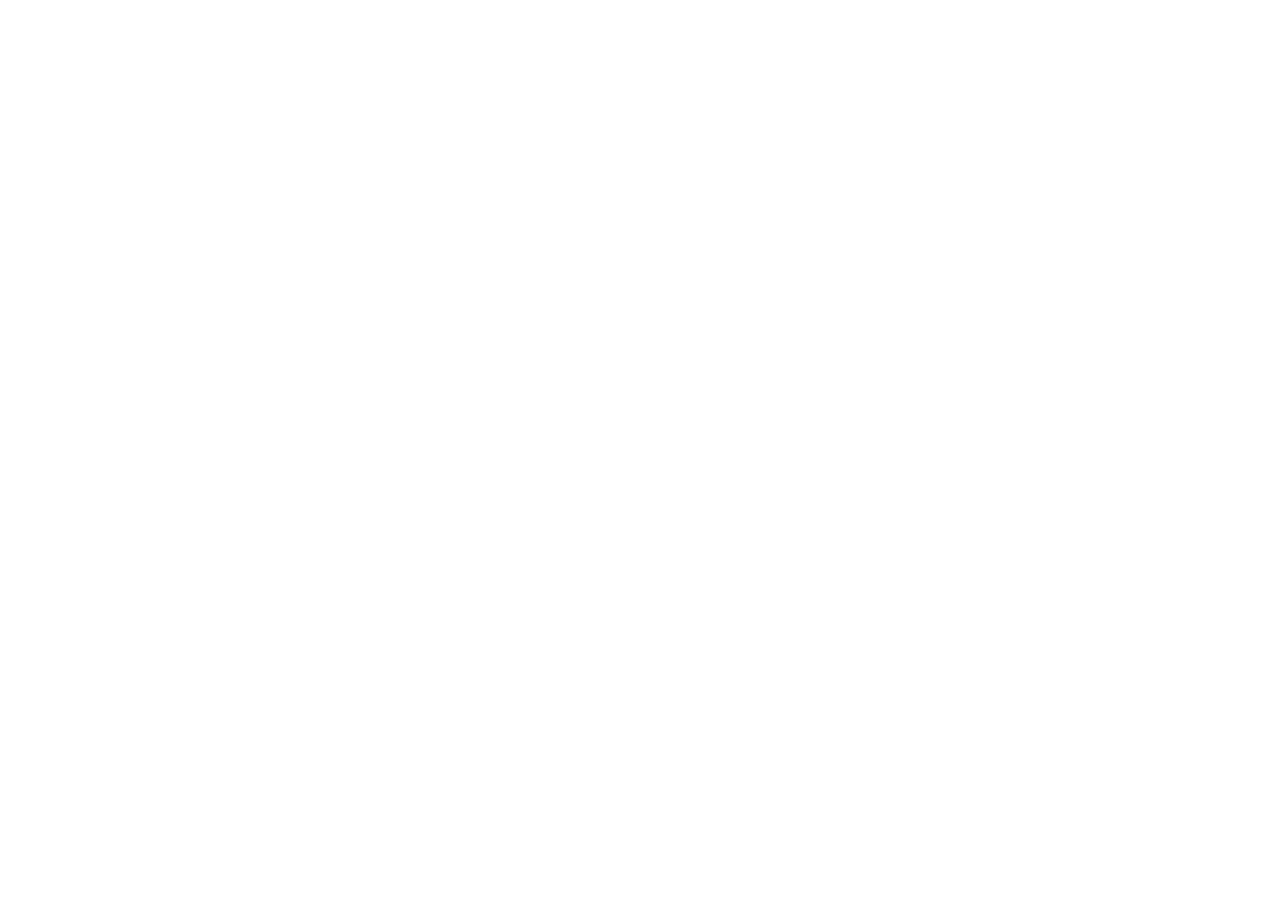
==== commit 4331276f: "chore: redirect 301 para wesearchdao.xyz Branch gh-pages órfão com apenas um redirect HTML mínimo. -" ====
--- a/index.html
+++ b/index.html
@@ -4,287 +4,26 @@
 <meta charset="utf-8" />
 <meta name="viewport" content="width=device-width,initial-scale=1" />
 <title>WeSearch — Research Cripto</title>
-<meta name="description" content="A Nova Era do Research Cripto. Inteligência coletiva em Macroeconomia, On-Chain, Geopolítica e Insights de Mercado." />
-<link rel="icon" type="image/png" sizes="32x32" href="favicon-32x32.png" />
-<link rel="preconnect" href="https://fonts.googleapis.com" />
-<link rel="preconnect" href="https://fonts.gstatic.com" crossorigin />
-<link rel="stylesheet" href="https://fonts.googleapis.com/css2?family=Fraunces:opsz,wght@9..144,300;9..144,400;9..144,500;9..144,600&family=IBM+Plex+Mono:wght@400;500&family=IBM+Plex+Sans:wght@400;500;600&display=swap" />
-<meta http-equiv="Content-Security-Policy" content="default-src 'self'; script-src 'self' https://static.cloudflareinsights.com; style-src 'self' https://fonts.googleapis.com; font-src 'self' https://fonts.gstatic.com; img-src 'self' https: data:; connect-src 'self' https://api.wesearchdao.xyz https://cloudflareinsights.com; frame-ancestors 'none'; base-uri 'self'; object-src 'none'; form-action 'self'; upgrade-insecure-requests;" />
-<link rel="stylesheet" href="assets/style.css" />
-<script src="assets/vendor/d3.min.js" integrity="sha384-CjloA8y00+1SDAUkjs099PVfnY2KmDC2BZnws9kh8D/lX1s46w6EPhpXdqMfjK6i" defer></script>
-<script src="assets/vendor/topojson-client.min.js" integrity="sha384-Ukv1p/xTma6P4/2bY5KzWBw+ydSpXmhCMtyciIQVDJ1RmOxtCYNMF1uXT9T63H67" defer></script>
-<script src="assets/app.js" defer></script>
+<meta name="description" content="Movemos para wesearchdao.xyz" />
+<meta http-equiv="refresh" content="0; url=https://wesearchdao.xyz/" />
+<link rel="canonical" href="https://wesearchdao.xyz/" />
+<style>
+  body { background: #0a0a0a; color: #f5f5f0; font-family: system-ui, sans-serif; display: flex; align-items: center; justify-content: center; min-height: 100vh; margin: 0; text-align: center; padding: 2rem; }
+  a { color: #FF5500; text-decoration: none; font-weight: 600; }
+  a:hover { text-decoration: underline; }
+  .box { max-width: 480px; }
+  h1 { margin: 0 0 1rem; font-size: 1.5rem; font-weight: 500; letter-spacing: -0.02em; }
+  p { margin: 0; color: #8a8580; line-height: 1.5; }
+</style>
 </head>
 <body>
-
-<!-- ============ STICKY NAV ============ -->
-<nav class="nav" id="nav" aria-label="Principal">
-  <a href="#top" class="brand">WeSearch<span class="dot">.</span></a>
-  <ul>
-    <li><a href="#globo">Globo</a></li>
-    <li><a href="#artigos">Artigos</a></li>
-    <li><a href="#time">Time</a></li>
-    <li><a href="https://wesearch.substack.com" target="_blank" rel="noopener">Newsletter ↗</a></li>
-  </ul>
-</nav>
-
-<div class="page" id="top">
-
-  <!-- ============ HERO ============ -->
-  <section class="hero">
-    <div class="hero-tick tl">
-      <div>BR · 19:42 BRT</div>
-      <div class="u-dim">Nº EDIÇÃO 042 / 2026</div>
-    </div>
-
-    <div class="hero-left">
-      <div class="hero-label">
-        <span class="diamond"></span>
-        <span class="txt">Research Collective</span>
-      </div>
-      <h1 class="hero-title">WeSearch<span class="dot">.</span></h1>
-      <p class="hero-sub">
-        A Nova Era do Research Cripto. Inteligência coletiva em <em>Macroeconomia</em>, <em>On-Chain</em>, <em>Geopolítica</em> e <em>Insights de Mercado</em>.
-      </p>
-      <div class="hero-actions">
-        <a href="#artigos" class="ghost-link">Últimas análises <span class="arr">↓</span></a>
-        <a href="https://wesearch.substack.com" target="_blank" rel="noopener" class="ghost-link">Assinar newsletter <span class="arr">↗</span></a>
-      </div>
-    </div>
-
-    <div class="hero-right" aria-hidden="true">
-      <div class="hero-mark">
-        <!-- Decorative rings removed per request -->
-        <img src="assets/wesearch-logo.png?v=2" alt="WeSearch" class="hero-mark-img" />
-        <svg class="hero-mark-streams" viewBox="0 0 320 320" aria-hidden="true" preserveAspectRatio="none">
-          <defs>
-            <path id="stream-a" d="M -20 40   C 60 110,  180 90,  340 200" />
-            <path id="stream-b" d="M 340 60  C 240 130, 140 100, -20 240" />
-            <path id="stream-c" d="M -20 160 C 80 120,  220 220, 340 140" />
-            <path id="stream-d" d="M 40 -20  C 140 80,  180 240, 280 340" />
-            <path id="stream-e" d="M 280 -20 C 200 100, 160 200,  40 340" />
-            <path id="stream-f" d="M -20 280 C 100 260, 200 80,  340 60" />
-          </defs>
-          <g class="streams-layer">
-            <use href="#stream-a" class="trail t1"/>
-            <use href="#stream-a" class="dot   d1"/>
-            <use href="#stream-b" class="trail t2"/>
-            <use href="#stream-b" class="dot   d2"/>
-            <use href="#stream-c" class="trail t3"/>
-            <use href="#stream-c" class="dot   d3"/>
-            <use href="#stream-d" class="trail t4"/>
-            <use href="#stream-d" class="dot   d4"/>
-            <use href="#stream-e" class="trail t5"/>
-            <use href="#stream-e" class="dot   d5"/>
-            <use href="#stream-f" class="trail t6"/>
-            <use href="#stream-f" class="dot   d6"/>
-          </g>
-        </svg>
-      </div>
-    </div>
-  </section>
-
-  <!-- ============ MARKET TICKER ============ -->
-  <section class="ticker-section tight" aria-label="Ticker de mercado">
-    <div class="ticker" id="ticker" role="marquee" aria-live="off">
-      <div class="ticker-track" id="ticker-track"></div>
-    </div>
-  </section>
-
-  <!-- ============ GLOBE ============ -->
-  <section id="globo">
-    <div class="globe-wrap globe-wrap--pad-top">
-      <div class="globe-copy">
-        <span class="mono orange label">◆ Cobertura Global</span>
-        <h2 class="heading">Onde a WeSearch está olhando<span class="dot">.</span></h2>
-        <p>
-          Cada ponto no globo é uma notícia. Do Brasil ao Oriente Médio, da política monetária aos fluxos on-chain, observamos e cobrimos o que move o mercado cripto globalmente.
-        </p>
-        <div class="globe-stats">
-          <div class="gs"><b id="gs-events">—</b>Eventos no mapa</div>
-          <div class="gs"><b id="gs-latest">—</b>Mais recente</div>
-        </div>
-
-        <div class="globe-filters">
-          <div class="gf-group">
-            <span class="gf-label mono">TEMPO</span>
-            <div class="gf-btns" id="filter-time">
-              <button class="gf-btn active" data-val="all">Tudo</button>
-              <button class="gf-btn" data-val="24h">24h</button>
-              <button class="gf-btn" data-val="7d">7 dias</button>
-            </div>
-          </div>
-          <div class="gf-group">
-            <span class="gf-label mono">TIPO</span>
-            <div class="gf-btns" id="filter-cat">
-              <button class="gf-btn active" data-val="all">Tudo</button>
-              <button class="gf-btn" data-val="cripto">Cripto</button>
-              <button class="gf-btn" data-val="geo">Geopolítica</button>
-              <button class="gf-btn" data-val="tech">Tecnologia</button>
-              <button class="gf-btn" data-val="macro">Macroeconomia</button>
-            </div>
-          </div>
-          <div class="gf-group u-hidden" id="filter-source-group">
-            <span class="gf-label mono">FONTE</span>
-            <button class="gf-btn gf-source-trigger" id="filter-source-trigger" type="button">
-              <span id="filter-source-label">Todas</span>
-              <span class="gf-caret" aria-hidden="true">▸</span>
-            </button>
-          </div>
-        </div>
-      </div>
-
-      <!-- Source filter modal -->
-      <div class="gf-modal" id="source-modal" hidden aria-hidden="true" role="dialog" aria-labelledby="source-modal-title">
-        <div class="gf-modal-backdrop" id="source-modal-backdrop"></div>
-        <div class="gf-modal-panel">
-          <header class="gf-modal-head">
-            <span class="mono orange">◆ Fontes</span>
-            <h3 id="source-modal-title">Selecionar cobertura</h3>
-            <button class="gf-modal-close" id="source-modal-close" aria-label="Fechar">✕</button>
-          </header>
-          <div class="gf-modal-actions">
-            <button class="gf-btn" id="filter-source-all" type="button">Todas</button>
-            <button class="gf-btn" id="filter-source-none" type="button">Nenhuma</button>
-            <span class="gf-modal-count mono" id="filter-source-count">—</span>
-          </div>
-          <div class="gf-modal-list" id="filter-source"></div>
-        </div>
-      </div>
-
-      <div class="globe-stage" id="globe-stage">
-        <div class="globe-ring"></div>
-        <div class="globe-ring crosshair"></div>
-        <div class="globe-coords" id="globe-coords">
-          <div>LAT 0.00°</div>
-          <div>LON 0.00°</div>
-          <div>PROJ · ORTHOGRAPHIC</div>
-        </div>
-        <svg id="globe-svg" viewBox="0 0 600 600" aria-hidden="true"></svg>
-        <div class="country-label" id="country-label" aria-hidden="true">
-          <span class="cl-name"></span>
-          <span class="cl-meta"></span>
-        </div>
-        <aside class="country-panel" id="country-panel" aria-live="polite">
-          <header>
-            <div>
-              <span class="cp-kicker mono orange">◆ Cobertura</span>
-              <h3 id="cp-title">—</h3>
-              <span id="cp-count" class="cp-count mono">—</span>
-            </div>
-            <button id="cp-close" aria-label="Fechar">✕</button>
-          </header>
-          <div class="cp-list" id="cp-list"></div>
-        </aside>
-        <div class="globe-tooltip" id="tip">
-          <span class="cat" id="tip-cat">CATEGORY</span>
-          <div class="ttl" id="tip-title">Title</div>
-          <div class="meta" id="tip-meta">META</div>
-        </div>
-        <!-- SR fallback list -->
-        <ul class="sr-only" id="events-sr"></ul>
-      </div>
-    </div>
-  </section>
-
-  <!-- ============ ARTICLES ============ -->
-  <section id="artigos">
-    <div class="section-head">
-      <div>
-        <span class="mono orange label">◆ Publicações</span>
-        <h2 class="heading heading--spaced">Últimas análises<span class="dot u-text-orange">.</span></h2>
-        <div class="section-stats mono">
-          <span><b>1.3K<span class="u-text-orange-deep">+</span></b> seguidores</span>
-          <span class="sep">·</span>
-          <span><b id="m-articles">112</b> análises</span>
-        </div>
-      </div>
-      <div class="right right--stack">
-        <a href="https://wesearch.substack.com" target="_blank" rel="noopener" class="ghost-link">Ver todas <span class="arr">↗</span></a>
-        <div class="carousel-ctl">
-          <button id="art-prev" aria-label="Anterior"><svg viewBox="0 0 24 24" fill="none" stroke="currentColor" stroke-width="1.5"><path d="M15 6l-6 6 6 6"/></svg></button>
-          <button id="art-next" aria-label="Próximo"><svg viewBox="0 0 24 24" fill="none" stroke="currentColor" stroke-width="1.5"><path d="M9 6l6 6-6 6"/></svg></button>
-        </div>
-      </div>
-    </div>
-
-    <div class="carousel" id="carousel-articles" aria-live="polite"></div>
-    <div class="progress"><div class="bar" id="art-bar"></div></div>
-  </section>
-
-  <!-- ============ ANALYSTS ============ -->
-  <section id="time">
-    <div class="section-head">
-      <div>
-        <span class="mono orange label">◆ Quem constrói</span>
-        <h2 class="heading heading--spaced">Time<span class="dot u-text-orange">.</span></h2>
-        <p class="section-lede">
-          A inteligência coletiva por trás da WeSearch. Cada análise é assinada. Cada perspectiva é auditável.
-        </p>
-      </div>
-      <div class="right">
-        <div class="carousel-ctl">
-          <button id="an-prev" aria-label="Anterior"><svg viewBox="0 0 24 24" fill="none" stroke="currentColor" stroke-width="1.5"><path d="M15 6l-6 6 6 6"/></svg></button>
-          <button id="an-next" aria-label="Próximo"><svg viewBox="0 0 24 24" fill="none" stroke="currentColor" stroke-width="1.5"><path d="M9 6l6 6-6 6"/></svg></button>
-        </div>
-      </div>
-    </div>
-
-    <div class="analysts" id="carousel-analysts"></div>
-    <div class="progress"><div class="bar" id="an-bar"></div></div>
-  </section>
-
-  <!-- ============ PARTNERS ============ -->
-  <section id="parceiros">
-    <div class="section-head">
-      <div>
-        <span class="mono orange label">◆ Parceiros</span>
-        <h2 class="heading heading--spaced">Com quem caminhamos<span class="dot u-text-orange">.</span></h2>
-        <p class="section-lede">
-          Instituições e projetos que compartilham da mesma obsessão por research bem feito.
-        </p>
-      </div>
-    </div>
-
-    <div class="partners" id="partners-grid"></div>
-  </section>
-
-  <!-- ============ FOOTER ============ -->
-  <footer class="foot">
-    <div>
-      <div class="brand-big">WeSearch<span class="dot">.</span></div>
-      <p class="tagline">WeSearch, We Decode — A Nova Era do Research Cripto.</p>
-          </div>
-    <div class="col">
-      <h4>Navegação</h4>
-      <ul>
-        <li><a href="#globo">Globo</a></li>
-        <li><a href="#artigos">Artigos</a></li>
-        <li><a href="#time">Time</a></li>
-        <li><a href="#parceiros">Parceiros</a></li>
-        <li><a href="https://wesearch.substack.com" target="_blank" rel="noopener">Newsletter <span class="arr">↗</span></a></li>
-      </ul>
-    </div>
-    <div class="col">
-      <h4>Canais</h4>
-      <ul>
-        <li><a href="https://wesearch.substack.com" target="_blank" rel="noopener">Substack <span class="arr">↗</span></a></li>
-        <li><a href="https://www.youtube.com/@wesearchdao" target="_blank" rel="noopener">YouTube <span class="arr">↗</span></a></li>
-        <li><a href="https://www.instagram.com/wesearchdao/" target="_blank" rel="noopener">Instagram <span class="arr">↗</span></a></li>
-        <li><a href="https://www.linkedin.com/company/wesearchdao" target="_blank" rel="noopener">LinkedIn <span class="arr">↗</span></a></li>
-      </ul>
-    </div>
-  </footer>
-
-  <div class="signoff">
-    <span>© 2026 Weever Research · Todos os direitos reservados</span>
-    <span>Decoding crypto since 2024</span>
-  </div>
-
+<div class="box">
+  <h1>WeSearch mudou de endereço.</h1>
+  <p>Redirecionando para <a href="https://wesearchdao.xyz/">wesearchdao.xyz</a>…</p>
 </div>
-
-<!-- Tweaks panel removed: globe now rotates gently on its own -->
-
+<script>
+  // Redirect imediato; meta refresh é fallback se JS estiver off.
+  window.location.replace("https://wesearchdao.xyz/" + (window.location.hash || ""));
+</script>
 </body>
 </html>
-
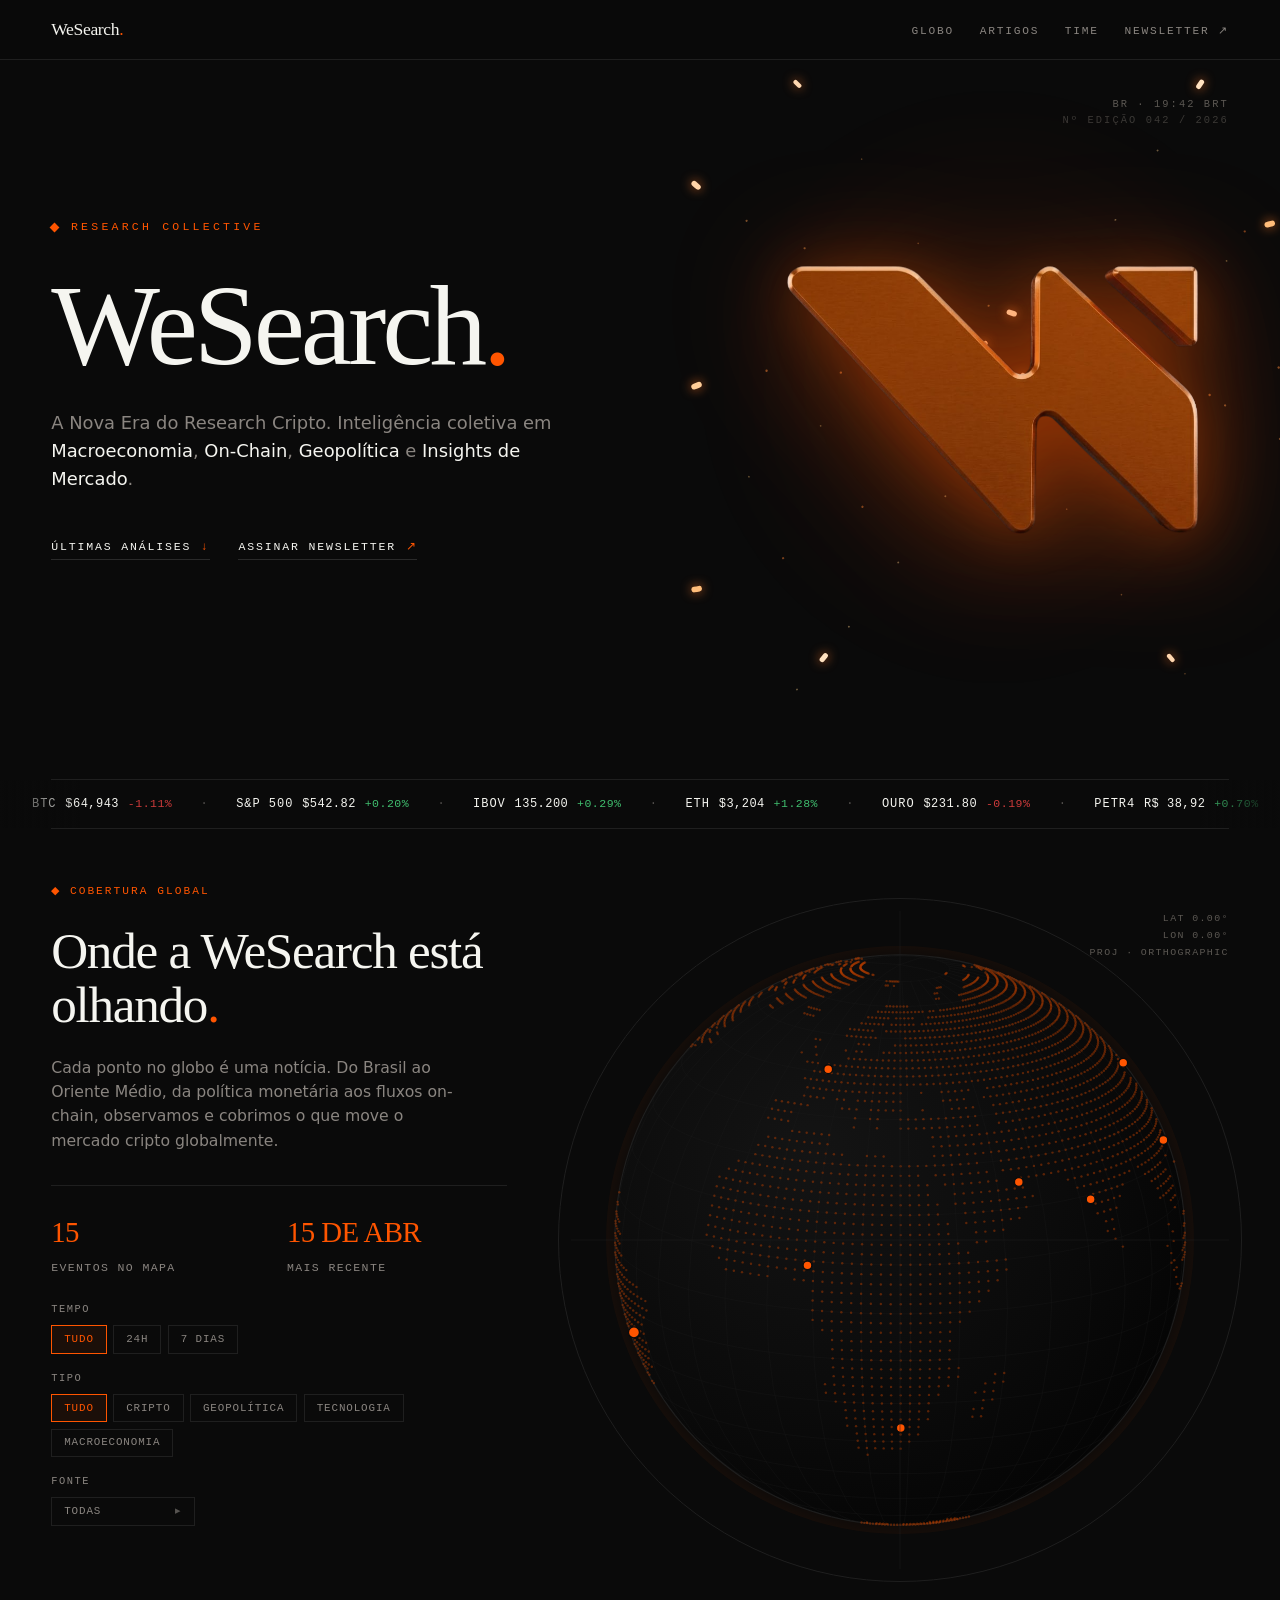
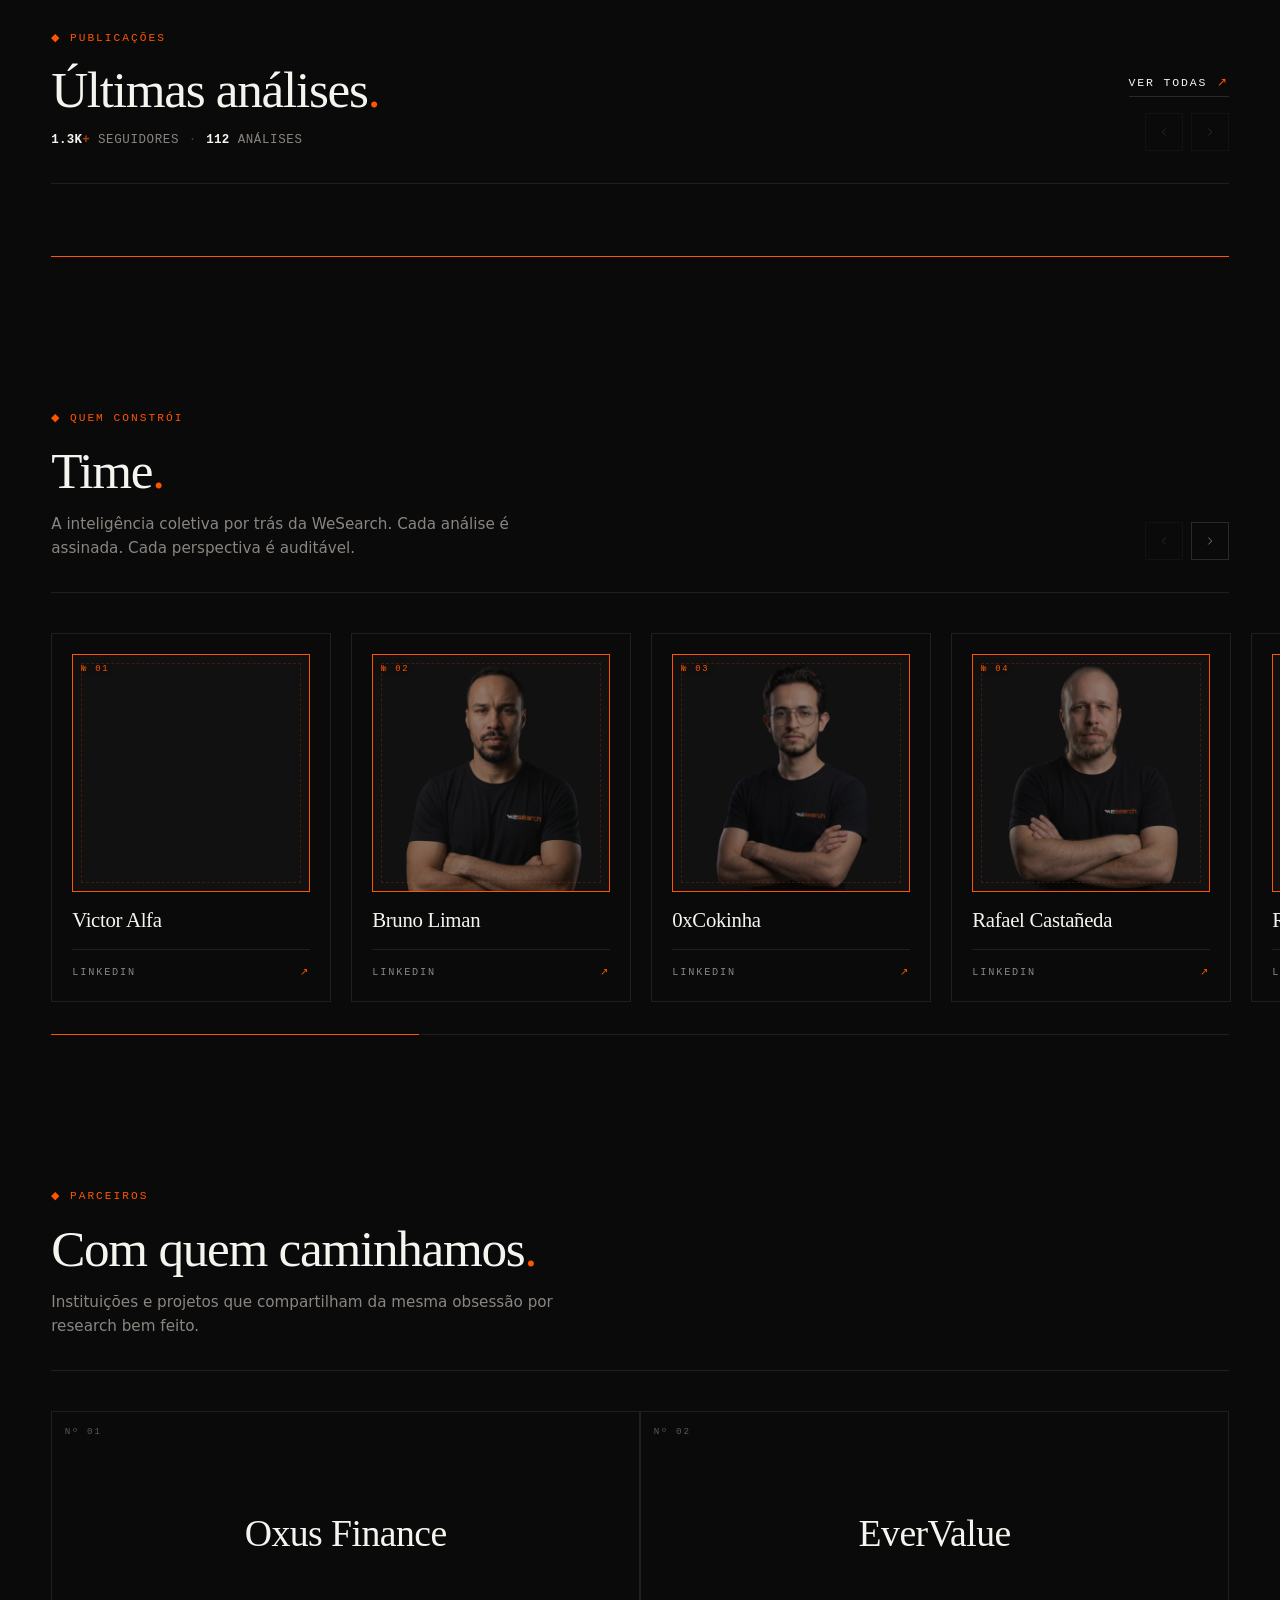
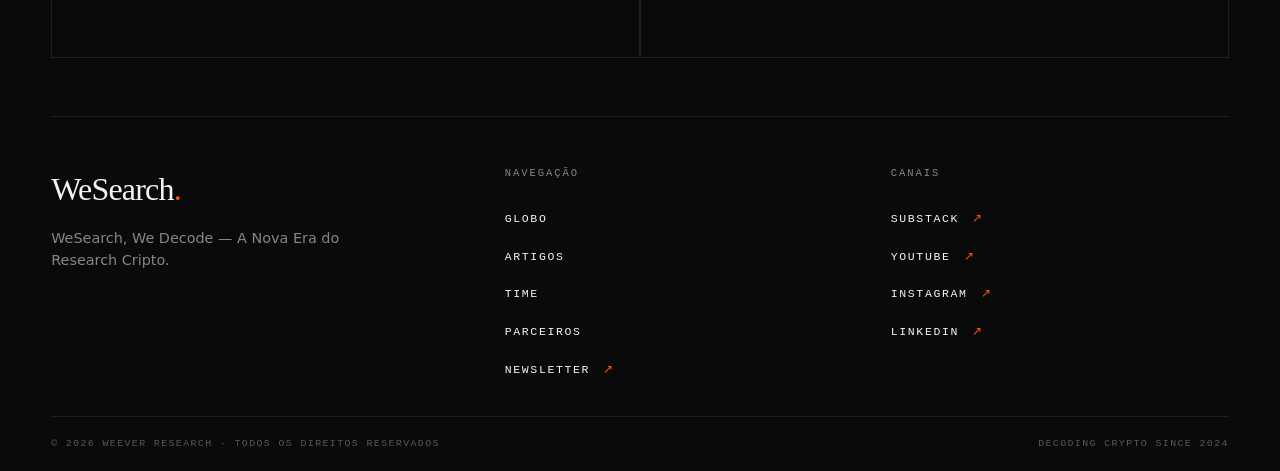
==== commit 9bd7043b: "fix(csp): frame-ancestors via _headers (não funciona em meta tag) - Remove frame-ancestors do <meta " ====
--- a/index.html
+++ b/index.html
@@ -4,26 +4,287 @@
 <meta charset="utf-8" />
 <meta name="viewport" content="width=device-width,initial-scale=1" />
 <title>WeSearch — Research Cripto</title>
-<meta name="description" content="Movemos para wesearchdao.xyz" />
-<meta http-equiv="refresh" content="0; url=https://wesearchdao.xyz/" />
-<link rel="canonical" href="https://wesearchdao.xyz/" />
-<style>
-  body { background: #0a0a0a; color: #f5f5f0; font-family: system-ui, sans-serif; display: flex; align-items: center; justify-content: center; min-height: 100vh; margin: 0; text-align: center; padding: 2rem; }
-  a { color: #FF5500; text-decoration: none; font-weight: 600; }
-  a:hover { text-decoration: underline; }
-  .box { max-width: 480px; }
-  h1 { margin: 0 0 1rem; font-size: 1.5rem; font-weight: 500; letter-spacing: -0.02em; }
-  p { margin: 0; color: #8a8580; line-height: 1.5; }
-</style>
+<meta name="description" content="A Nova Era do Research Cripto. Inteligência coletiva em Macroeconomia, On-Chain, Geopolítica e Insights de Mercado." />
+<link rel="icon" type="image/png" sizes="32x32" href="favicon-32x32.png" />
+<link rel="preconnect" href="https://fonts.googleapis.com" />
+<link rel="preconnect" href="https://fonts.gstatic.com" crossorigin />
+<link rel="stylesheet" href="https://fonts.googleapis.com/css2?family=Fraunces:opsz,wght@9..144,300;9..144,400;9..144,500;9..144,600&family=IBM+Plex+Mono:wght@400;500&family=IBM+Plex+Sans:wght@400;500;600&display=swap" />
+<meta http-equiv="Content-Security-Policy" content="default-src 'self'; script-src 'self' https://static.cloudflareinsights.com; style-src 'self' https://fonts.googleapis.com; font-src 'self' https://fonts.gstatic.com; img-src 'self' https: data:; connect-src 'self' https://api.wesearchdao.xyz https://cloudflareinsights.com; base-uri 'self'; object-src 'none'; form-action 'self'; upgrade-insecure-requests;" />
+<link rel="stylesheet" href="assets/style.css" />
+<script src="assets/vendor/d3.min.js" integrity="sha384-CjloA8y00+1SDAUkjs099PVfnY2KmDC2BZnws9kh8D/lX1s46w6EPhpXdqMfjK6i" defer></script>
+<script src="assets/vendor/topojson-client.min.js" integrity="sha384-Ukv1p/xTma6P4/2bY5KzWBw+ydSpXmhCMtyciIQVDJ1RmOxtCYNMF1uXT9T63H67" defer></script>
+<script src="assets/app.js" defer></script>
 </head>
 <body>
-<div class="box">
-  <h1>WeSearch mudou de endereço.</h1>
-  <p>Redirecionando para <a href="https://wesearchdao.xyz/">wesearchdao.xyz</a>…</p>
+
+<!-- ============ STICKY NAV ============ -->
+<nav class="nav" id="nav" aria-label="Principal">
+  <a href="#top" class="brand">WeSearch<span class="dot">.</span></a>
+  <ul>
+    <li><a href="#globo">Globo</a></li>
+    <li><a href="#artigos">Artigos</a></li>
+    <li><a href="#time">Time</a></li>
+    <li><a href="https://wesearch.substack.com" target="_blank" rel="noopener">Newsletter ↗</a></li>
+  </ul>
+</nav>
+
+<div class="page" id="top">
+
+  <!-- ============ HERO ============ -->
+  <section class="hero">
+    <div class="hero-tick tl">
+      <div>BR · 19:42 BRT</div>
+      <div class="u-dim">Nº EDIÇÃO 042 / 2026</div>
+    </div>
+
+    <div class="hero-left">
+      <div class="hero-label">
+        <span class="diamond"></span>
+        <span class="txt">Research Collective</span>
+      </div>
+      <h1 class="hero-title">WeSearch<span class="dot">.</span></h1>
+      <p class="hero-sub">
+        A Nova Era do Research Cripto. Inteligência coletiva em <em>Macroeconomia</em>, <em>On-Chain</em>, <em>Geopolítica</em> e <em>Insights de Mercado</em>.
+      </p>
+      <div class="hero-actions">
+        <a href="#artigos" class="ghost-link">Últimas análises <span class="arr">↓</span></a>
+        <a href="https://wesearch.substack.com" target="_blank" rel="noopener" class="ghost-link">Assinar newsletter <span class="arr">↗</span></a>
+      </div>
+    </div>
+
+    <div class="hero-right" aria-hidden="true">
+      <div class="hero-mark">
+        <!-- Decorative rings removed per request -->
+        <img src="assets/wesearch-logo.png?v=2" alt="WeSearch" class="hero-mark-img" />
+        <svg class="hero-mark-streams" viewBox="0 0 320 320" aria-hidden="true" preserveAspectRatio="none">
+          <defs>
+            <path id="stream-a" d="M -20 40   C 60 110,  180 90,  340 200" />
+            <path id="stream-b" d="M 340 60  C 240 130, 140 100, -20 240" />
+            <path id="stream-c" d="M -20 160 C 80 120,  220 220, 340 140" />
+            <path id="stream-d" d="M 40 -20  C 140 80,  180 240, 280 340" />
+            <path id="stream-e" d="M 280 -20 C 200 100, 160 200,  40 340" />
+            <path id="stream-f" d="M -20 280 C 100 260, 200 80,  340 60" />
+          </defs>
+          <g class="streams-layer">
+            <use href="#stream-a" class="trail t1"/>
+            <use href="#stream-a" class="dot   d1"/>
+            <use href="#stream-b" class="trail t2"/>
+            <use href="#stream-b" class="dot   d2"/>
+            <use href="#stream-c" class="trail t3"/>
+            <use href="#stream-c" class="dot   d3"/>
+            <use href="#stream-d" class="trail t4"/>
+            <use href="#stream-d" class="dot   d4"/>
+            <use href="#stream-e" class="trail t5"/>
+            <use href="#stream-e" class="dot   d5"/>
+            <use href="#stream-f" class="trail t6"/>
+            <use href="#stream-f" class="dot   d6"/>
+          </g>
+        </svg>
+      </div>
+    </div>
+  </section>
+
+  <!-- ============ MARKET TICKER ============ -->
+  <section class="ticker-section tight" aria-label="Ticker de mercado">
+    <div class="ticker" id="ticker" role="marquee" aria-live="off">
+      <div class="ticker-track" id="ticker-track"></div>
+    </div>
+  </section>
+
+  <!-- ============ GLOBE ============ -->
+  <section id="globo">
+    <div class="globe-wrap globe-wrap--pad-top">
+      <div class="globe-copy">
+        <span class="mono orange label">◆ Cobertura Global</span>
+        <h2 class="heading">Onde a WeSearch está olhando<span class="dot">.</span></h2>
+        <p>
+          Cada ponto no globo é uma notícia. Do Brasil ao Oriente Médio, da política monetária aos fluxos on-chain, observamos e cobrimos o que move o mercado cripto globalmente.
+        </p>
+        <div class="globe-stats">
+          <div class="gs"><b id="gs-events">—</b>Eventos no mapa</div>
+          <div class="gs"><b id="gs-latest">—</b>Mais recente</div>
+        </div>
+
+        <div class="globe-filters">
+          <div class="gf-group">
+            <span class="gf-label mono">TEMPO</span>
+            <div class="gf-btns" id="filter-time">
+              <button class="gf-btn active" data-val="all">Tudo</button>
+              <button class="gf-btn" data-val="24h">24h</button>
+              <button class="gf-btn" data-val="7d">7 dias</button>
+            </div>
+          </div>
+          <div class="gf-group">
+            <span class="gf-label mono">TIPO</span>
+            <div class="gf-btns" id="filter-cat">
+              <button class="gf-btn active" data-val="all">Tudo</button>
+              <button class="gf-btn" data-val="cripto">Cripto</button>
+              <button class="gf-btn" data-val="geo">Geopolítica</button>
+              <button class="gf-btn" data-val="tech">Tecnologia</button>
+              <button class="gf-btn" data-val="macro">Macroeconomia</button>
+            </div>
+          </div>
+          <div class="gf-group u-hidden" id="filter-source-group">
+            <span class="gf-label mono">FONTE</span>
+            <button class="gf-btn gf-source-trigger" id="filter-source-trigger" type="button">
+              <span id="filter-source-label">Todas</span>
+              <span class="gf-caret" aria-hidden="true">▸</span>
+            </button>
+          </div>
+        </div>
+      </div>
+
+      <!-- Source filter modal -->
+      <div class="gf-modal" id="source-modal" hidden aria-hidden="true" role="dialog" aria-labelledby="source-modal-title">
+        <div class="gf-modal-backdrop" id="source-modal-backdrop"></div>
+        <div class="gf-modal-panel">
+          <header class="gf-modal-head">
+            <span class="mono orange">◆ Fontes</span>
+            <h3 id="source-modal-title">Selecionar cobertura</h3>
+            <button class="gf-modal-close" id="source-modal-close" aria-label="Fechar">✕</button>
+          </header>
+          <div class="gf-modal-actions">
+            <button class="gf-btn" id="filter-source-all" type="button">Todas</button>
+            <button class="gf-btn" id="filter-source-none" type="button">Nenhuma</button>
+            <span class="gf-modal-count mono" id="filter-source-count">—</span>
+          </div>
+          <div class="gf-modal-list" id="filter-source"></div>
+        </div>
+      </div>
+
+      <div class="globe-stage" id="globe-stage">
+        <div class="globe-ring"></div>
+        <div class="globe-ring crosshair"></div>
+        <div class="globe-coords" id="globe-coords">
+          <div>LAT 0.00°</div>
+          <div>LON 0.00°</div>
+          <div>PROJ · ORTHOGRAPHIC</div>
+        </div>
+        <svg id="globe-svg" viewBox="0 0 600 600" aria-hidden="true"></svg>
+        <div class="country-label" id="country-label" aria-hidden="true">
+          <span class="cl-name"></span>
+          <span class="cl-meta"></span>
+        </div>
+        <aside class="country-panel" id="country-panel" aria-live="polite">
+          <header>
+            <div>
+              <span class="cp-kicker mono orange">◆ Cobertura</span>
+              <h3 id="cp-title">—</h3>
+              <span id="cp-count" class="cp-count mono">—</span>
+            </div>
+            <button id="cp-close" aria-label="Fechar">✕</button>
+          </header>
+          <div class="cp-list" id="cp-list"></div>
+        </aside>
+        <div class="globe-tooltip" id="tip">
+          <span class="cat" id="tip-cat">CATEGORY</span>
+          <div class="ttl" id="tip-title">Title</div>
+          <div class="meta" id="tip-meta">META</div>
+        </div>
+        <!-- SR fallback list -->
+        <ul class="sr-only" id="events-sr"></ul>
+      </div>
+    </div>
+  </section>
+
+  <!-- ============ ARTICLES ============ -->
+  <section id="artigos">
+    <div class="section-head">
+      <div>
+        <span class="mono orange label">◆ Publicações</span>
+        <h2 class="heading heading--spaced">Últimas análises<span class="dot u-text-orange">.</span></h2>
+        <div class="section-stats mono">
+          <span><b>1.3K<span class="u-text-orange-deep">+</span></b> seguidores</span>
+          <span class="sep">·</span>
+          <span><b id="m-articles">112</b> análises</span>
+        </div>
+      </div>
+      <div class="right right--stack">
+        <a href="https://wesearch.substack.com" target="_blank" rel="noopener" class="ghost-link">Ver todas <span class="arr">↗</span></a>
+        <div class="carousel-ctl">
+          <button id="art-prev" aria-label="Anterior"><svg viewBox="0 0 24 24" fill="none" stroke="currentColor" stroke-width="1.5"><path d="M15 6l-6 6 6 6"/></svg></button>
+          <button id="art-next" aria-label="Próximo"><svg viewBox="0 0 24 24" fill="none" stroke="currentColor" stroke-width="1.5"><path d="M9 6l6 6-6 6"/></svg></button>
+        </div>
+      </div>
+    </div>
+
+    <div class="carousel" id="carousel-articles" aria-live="polite"></div>
+    <div class="progress"><div class="bar" id="art-bar"></div></div>
+  </section>
+
+  <!-- ============ ANALYSTS ============ -->
+  <section id="time">
+    <div class="section-head">
+      <div>
+        <span class="mono orange label">◆ Quem constrói</span>
+        <h2 class="heading heading--spaced">Time<span class="dot u-text-orange">.</span></h2>
+        <p class="section-lede">
+          A inteligência coletiva por trás da WeSearch. Cada análise é assinada. Cada perspectiva é auditável.
+        </p>
+      </div>
+      <div class="right">
+        <div class="carousel-ctl">
+          <button id="an-prev" aria-label="Anterior"><svg viewBox="0 0 24 24" fill="none" stroke="currentColor" stroke-width="1.5"><path d="M15 6l-6 6 6 6"/></svg></button>
+          <button id="an-next" aria-label="Próximo"><svg viewBox="0 0 24 24" fill="none" stroke="currentColor" stroke-width="1.5"><path d="M9 6l6 6-6 6"/></svg></button>
+        </div>
+      </div>
+    </div>
+
+    <div class="analysts" id="carousel-analysts"></div>
+    <div class="progress"><div class="bar" id="an-bar"></div></div>
+  </section>
+
+  <!-- ============ PARTNERS ============ -->
+  <section id="parceiros">
+    <div class="section-head">
+      <div>
+        <span class="mono orange label">◆ Parceiros</span>
+        <h2 class="heading heading--spaced">Com quem caminhamos<span class="dot u-text-orange">.</span></h2>
+        <p class="section-lede">
+          Instituições e projetos que compartilham da mesma obsessão por research bem feito.
+        </p>
+      </div>
+    </div>
+
+    <div class="partners" id="partners-grid"></div>
+  </section>
+
+  <!-- ============ FOOTER ============ -->
+  <footer class="foot">
+    <div>
+      <div class="brand-big">WeSearch<span class="dot">.</span></div>
+      <p class="tagline">WeSearch, We Decode — A Nova Era do Research Cripto.</p>
+          </div>
+    <div class="col">
+      <h4>Navegação</h4>
+      <ul>
+        <li><a href="#globo">Globo</a></li>
+        <li><a href="#artigos">Artigos</a></li>
+        <li><a href="#time">Time</a></li>
+        <li><a href="#parceiros">Parceiros</a></li>
+        <li><a href="https://wesearch.substack.com" target="_blank" rel="noopener">Newsletter <span class="arr">↗</span></a></li>
+      </ul>
+    </div>
+    <div class="col">
+      <h4>Canais</h4>
+      <ul>
+        <li><a href="https://wesearch.substack.com" target="_blank" rel="noopener">Substack <span class="arr">↗</span></a></li>
+        <li><a href="https://www.youtube.com/@wesearchdao" target="_blank" rel="noopener">YouTube <span class="arr">↗</span></a></li>
+        <li><a href="https://www.instagram.com/wesearchdao/" target="_blank" rel="noopener">Instagram <span class="arr">↗</span></a></li>
+        <li><a href="https://www.linkedin.com/company/wesearchdao" target="_blank" rel="noopener">LinkedIn <span class="arr">↗</span></a></li>
+      </ul>
+    </div>
+  </footer>
+
+  <div class="signoff">
+    <span>© 2026 Weever Research · Todos os direitos reservados</span>
+    <span>Decoding crypto since 2024</span>
+  </div>
+
 </div>
-<script>
-  // Redirect imediato; meta refresh é fallback se JS estiver off.
-  window.location.replace("https://wesearchdao.xyz/" + (window.location.hash || ""));
-</script>
+
+<!-- Tweaks panel removed: globe now rotates gently on its own -->
+
 </body>
 </html>
+
--- a/assets/style.css
+++ b/assets/style.css
@@ -0,0 +1,1163 @@
+:root {
+  --bg: #0a0a0a;
+  --surface: #111111;
+  --surface-2: #141414;
+  --border: #1f1f1f;
+  --border-strong: #2a2a2a;
+  --fg: #f5f5f0;
+  --muted: #8a8580;
+  --muted-dim: #5c5853;
+  --orange: #FF5500;
+  --orange-dim: #cc4400;
+  --orange-deep: #B23C00;
+  --serif: "Fraunces", Georgia, "Times New Roman", serif;
+  --sans: "IBM Plex Sans", system-ui, sans-serif;
+  --mono: "IBM Plex Mono", ui-monospace, monospace;
+  --ease: cubic-bezier(0.16, 1, 0.3, 1);
+  /* Breakpoints — usar valores brutos nas @media (vars não funcionam lá).
+     Documentação:
+       --bp-mobile: 480px  — empilhamento total, 1 coluna, tipografia mínima
+       --bp-tablet: 760px  — 2 colunas onde cabiam 4; nav compactada
+       --bp-desktop-sm: 960px — hero/globe passam a 1 coluna */
+}
+
+* { box-sizing: border-box; margin: 0; padding: 0; }
+html, body {
+  background: var(--bg);
+  color: var(--fg);
+  font-family: var(--sans);
+  -webkit-font-smoothing: antialiased;
+  -moz-osx-font-smoothing: grayscale;
+  overflow-x: hidden;
+}
+body { line-height: 1.55; }
+a { color: inherit; text-decoration: none; }
+button { font: inherit; color: inherit; background: none; border: 0; cursor: pointer; }
+img { max-width: 100%; display: block; }
+
+::selection { background: var(--orange); color: var(--bg); }
+
+/* Scrollbar */
+::-webkit-scrollbar { width: 10px; height: 10px; }
+::-webkit-scrollbar-track { background: var(--bg); }
+::-webkit-scrollbar-thumb { background: var(--border-strong); border-radius: 0; }
+::-webkit-scrollbar-thumb:hover { background: var(--orange-deep); }
+
+/* ============ LAYOUT ============ */
+.page {
+  max-width: 1440px;
+  margin: 0 auto;
+  padding: 0 clamp(1.25rem, 4vw, 3.5rem);
+}
+
+.mono {
+  font-family: var(--mono);
+  font-size: 0.7rem;
+  letter-spacing: 0.18em;
+  text-transform: uppercase;
+  color: var(--muted);
+}
+.mono.orange { color: var(--orange); }
+
+.serif { font-family: var(--serif); }
+
+/* ============ UTILITIES ============
+   Evitam style="..." inline, permitindo CSP sem 'unsafe-inline' em style-src. */
+.u-hidden          { display: none; }
+.u-dim             { opacity: .6; }
+.u-text-orange      { color: var(--orange); }
+.u-text-orange-deep { color: var(--orange-deep); }
+.u-text-muted       { color: var(--muted); }
+.heading--spaced    { margin-top: 1rem; }
+.section-lede       { color: var(--muted); margin-top: 1rem; max-width: 52ch; font-size: 0.95rem; }
+.section-head .right--stack {
+  display: flex; flex-direction: column; align-items: flex-end; gap: 1rem;
+  text-align: right; white-space: normal;
+}
+.credibility--compact { padding: 25px 0 0; }
+@media (min-width: 761px) { .credibility--compact { min-height: 150px; } }
+.globe-wrap--pad-top  { padding-top: 50px; }
+
+.heading {
+  font-family: var(--serif);
+  font-weight: 500;
+  font-size: clamp(2rem, 4.2vw, 3.2rem);
+  letter-spacing: -0.025em;
+  line-height: 1.05;
+  font-variation-settings: "opsz" 96;
+}
+
+.section-head {
+  display: grid;
+  grid-template-columns: 1fr auto;
+  align-items: end;
+  gap: 2rem;
+  padding-bottom: 2rem;
+  border-bottom: 1px solid var(--border);
+  margin-bottom: 2.5rem;
+}
+.section-head .label { margin-bottom: 0.9rem; display: block; }
+.section-stats {
+  display: flex;
+  gap: 0.6rem;
+  margin-top: 0.9rem;
+  font-size: 0.78rem;
+  color: var(--muted);
+  letter-spacing: 0.05em;
+  text-transform: uppercase;
+}
+.section-stats b {
+  color: var(--fg);
+  font-weight: 600;
+  letter-spacing: 0.02em;
+}
+.section-stats .sep { opacity: 0.45; }
+.section-head .tagline {
+  color: var(--muted);
+  font-size: 0.95rem;
+  max-width: 46ch;
+  margin-top: 1rem;
+}
+.section-head .right { text-align: right; white-space: nowrap; }
+@media (max-width: 760px) {
+  .section-head { gap: 1.25rem 1rem; align-items: end; }
+  .section-head .right,
+  .section-head .right--stack { white-space: normal; }
+}
+
+.ghost-link {
+  display: inline-flex;
+  align-items: center;
+  gap: 0.6rem;
+  font-family: var(--mono);
+  font-size: 0.72rem;
+  letter-spacing: 0.16em;
+  text-transform: uppercase;
+  color: var(--fg);
+  border-bottom: 1px solid var(--border-strong);
+  padding-bottom: 4px;
+  transition: color .25s var(--ease), border-color .25s var(--ease);
+}
+.ghost-link:hover { color: var(--orange); border-color: var(--orange); }
+.ghost-link .arr { color: var(--orange); transition: transform .3s var(--ease); }
+.ghost-link:hover .arr { transform: translate(2px,-2px); }
+
+section { padding: clamp(4rem, 8vw, 7rem) 0; }
+section.tight { padding: 0; }
+
+/* Tightened transitions between specific sections */
+#time         { padding-top: clamp(2rem, 4vw, 3.25rem); }   /* after #artigos */
+#parceiros    { padding-top: clamp(2rem, 4vw, 3.25rem);
+                padding-bottom: clamp(2.5rem, 4.5vw, 3.75rem); } /* before footer */
+#globo        { padding-top: 0.25rem; padding-bottom: 0; }  /* collapse gap after ticker + before articles */
+#artigos      { padding-top: clamp(1.25rem, 2.5vw, 2rem); } /* tighten gap after Cobertura Global */
+
+/* ============ NAV ============ */
+.nav {
+  position: fixed;
+  top: 0; left: 0; right: 0;
+  z-index: 50;
+  display: flex;
+  justify-content: space-between;
+  align-items: center;
+  padding: 1rem clamp(1.25rem, 4vw, 3.5rem);
+  background: rgba(10,10,10,0.85);
+  backdrop-filter: blur(12px);
+  -webkit-backdrop-filter: blur(12px);
+  border-bottom: 1px solid var(--border);
+  opacity: 1;
+  pointer-events: auto;
+}
+.nav .brand {
+  font-family: var(--serif);
+  font-weight: 500;
+  font-size: 1.1rem;
+  letter-spacing: -0.02em;
+}
+.nav .brand .dot { color: var(--orange); }
+.nav ul { list-style: none; display: flex; gap: 1.6rem; flex-wrap: wrap; justify-content: flex-end; }
+.nav ul a {
+  font-family: var(--mono);
+  font-size: 0.7rem;
+  letter-spacing: 0.16em;
+  text-transform: uppercase;
+  color: var(--muted);
+  transition: color .2s var(--ease);
+}
+.nav ul a:hover { color: var(--orange); }
+/* Em tablet compacta; em mobile real, esconde internos e mantém só Newsletter. */
+@media (max-width: 760px) {
+  .nav ul { gap: 0.9rem; }
+  .nav ul a { font-size: 0.62rem; letter-spacing: 0.12em; }
+}
+@media (max-width: 480px) {
+  .nav ul li:not(:last-child) { display: none; }
+}
+
+/* ============ HERO ============ */
+.hero {
+  min-height: 78vh;
+  min-height: 78svh; /* svh não conta a URL bar mobile — evita jank */
+  display: grid;
+  grid-template-columns: 1.1fr 0.9fr;
+  gap: clamp(2rem, 5vw, 5rem);
+  align-items: center;
+  padding-top: 6rem;
+  padding-bottom: 1.5rem;
+  position: relative;
+}
+@media (max-width: 960px) {
+  .hero { grid-template-columns: 1fr; min-height: auto; padding-top: 5rem; gap: 3rem; }
+}
+
+.hero-left > * { opacity: 0; transform: translateY(10px); animation: rise .9s var(--ease) forwards; }
+.hero-left > *:nth-child(1) { animation-delay: 0.05s; }
+.hero-left > *:nth-child(2) { animation-delay: 0.2s; }
+.hero-left > *:nth-child(3) { animation-delay: 0.35s; }
+.hero-left > *:nth-child(4) { animation-delay: 0.5s; }
+@keyframes rise { to { opacity: 1; transform: translateY(0); } }
+
+.hero-label {
+  display: inline-flex;
+  align-items: center;
+  gap: 0.8rem;
+  margin-bottom: 2.2rem;
+}
+.hero-label .diamond {
+  width: 7px; height: 7px;
+  background: var(--orange);
+  transform: rotate(45deg);
+  display: inline-block;
+}
+.hero-label .txt {
+  font-family: var(--mono);
+  font-size: 0.72rem;
+  color: var(--orange);
+  letter-spacing: 0.28em;
+  text-transform: uppercase;
+}
+
+.hero-title {
+  font-family: var(--serif);
+  font-weight: 400;
+  font-size: clamp(3.2rem, 9vw, 7.5rem);
+  line-height: 0.95;
+  letter-spacing: -0.035em;
+  font-variation-settings: "opsz" 144;
+  margin-bottom: 1.8rem;
+}
+.hero-title .dot { color: var(--orange); }
+
+.hero-sub {
+  font-size: clamp(1rem, 1.4vw, 1.15rem);
+  color: var(--muted);
+  max-width: 520px;
+  line-height: 1.55;
+  margin-bottom: 2.8rem;
+}
+.hero-sub em { color: var(--fg); font-style: normal; }
+
+.hero-actions { display: flex; gap: 1.8rem; flex-wrap: wrap; }
+
+.hero-right {
+  position: relative;
+  display: flex;
+  align-items: center;
+  justify-content: center;
+  min-height: 440px;
+  opacity: 0;
+  animation: rise 1.2s var(--ease) 0.6s forwards;
+}
+.hero-mark {
+  position: relative;
+  width: min(140%, 920px);
+  aspect-ratio: 1;
+  display: flex;
+  align-items: center;
+  justify-content: center;
+  margin-left: auto;
+  margin-right: -8%;
+}
+/* 961–1100px: ainda 2 colunas, mas sem overshoot lateral. */
+@media (max-width: 1100px) and (min-width: 961px) {
+  .hero-mark {
+    width: min(100%, 560px);
+    margin-left: auto;
+    margin-right: 0;
+  }
+}
+@media (max-width: 960px) {
+  /* Em 1-column, zerar overshoot e centralizar. */
+  .hero-mark {
+    width: min(100%, 480px);
+    margin-left: auto;
+    margin-right: auto;
+  }
+  .hero-right { min-height: auto; justify-content: center; }
+}
+.hero-mark::before {
+  content: "";
+  position: absolute;
+  inset: -20%;
+  background: radial-gradient(circle at center, rgba(255,85,0,0.12) 0%, rgba(255,85,0,0.04) 30%, transparent 55%);
+  filter: blur(20px);
+  z-index: 0;
+}
+.hero-mark > svg.hero-mark-rings { position: absolute !important; top: 50%; left: 50%; transform: translate(-50%, -50%); width: 92% !important; height: auto; z-index: 0; }
+.hero-mark > svg { position: relative; z-index: 1; width: 68%; height: auto; }
+.hero-mark > svg.hero-mark-streams { position: absolute; inset: 0; width: 100%; height: 100%; }
+/* Data streams — lines with pulsing dots that travel across the logo */
+.hero-mark-streams {
+  position: absolute;
+  inset: 0;
+  width: 100%; height: 100%;
+  z-index: 3;
+  pointer-events: none;
+  overflow: visible;
+}
+.hero-mark-streams .trail {
+  fill: none;
+  stroke: rgba(255, 160, 80, 0.45);
+  stroke-width: 1.25;
+  stroke-linecap: round;
+  stroke-dasharray: 0.01 38;
+  stroke-dashoffset: 0;
+  animation: stream-move 4s linear infinite;
+}
+.hero-mark-streams .trail.t2 { stroke: rgba(255, 200, 120, 0.35); stroke-width: 1;   stroke-dasharray: 0.01 52; animation-duration: 5.6s; animation-delay: -1.2s; }
+.hero-mark-streams .trail.t3 { stroke: rgba(255, 140, 60, 0.50);  stroke-width: 1.4; stroke-dasharray: 0.01 44; animation-duration: 4.8s; animation-delay: -2.4s; }
+.hero-mark-streams .trail.t4 { stroke: rgba(255, 170, 90, 0.35);  stroke-width: 0.9; stroke-dasharray: 0.01 60; animation-duration: 6.4s; animation-delay: -0.6s; }
+.hero-mark-streams .trail.t5 { stroke: rgba(255, 210, 140, 0.40); stroke-width: 1.1; stroke-dasharray: 0.01 48; animation-duration: 5.2s; animation-delay: -3.1s; }
+.hero-mark-streams .trail.t6 { stroke: rgba(255, 130, 50, 0.45);  stroke-width: 1.3; stroke-dasharray: 0.01 56; animation-duration: 5.8s; animation-delay: -1.8s; }
+@keyframes stream-move {
+  from { stroke-dashoffset: 0; }
+  to   { stroke-dashoffset: -200; }
+}
+.hero-mark-streams .dot {
+  fill: none;
+  stroke-linecap: round;
+  filter: drop-shadow(0 0 3px rgba(255, 120, 40, 0.9));
+  stroke-dasharray: 3 200;
+  animation: stream-move 4s linear infinite;
+}
+.hero-mark-streams .dot.d1 { stroke: #ffd4a8; stroke-width: 3.2; animation-duration: 4s;   animation-delay: 0s; }
+.hero-mark-streams .dot.d2 { stroke: #ffbc82; stroke-width: 2.8; animation-duration: 5.6s; animation-delay: -1.2s; }
+.hero-mark-streams .dot.d3 { stroke: #ffcf9a; stroke-width: 3.4; animation-duration: 4.8s; animation-delay: -2.4s; }
+.hero-mark-streams .dot.d4 { stroke: #ffd8b0; stroke-width: 2.6; animation-duration: 6.4s; animation-delay: -0.6s; }
+.hero-mark-streams .dot.d5 { stroke: #ffe2c0; stroke-width: 3.0; animation-duration: 5.2s; animation-delay: -3.1s; }
+.hero-mark-streams .dot.d6 { stroke: #ffbd7a; stroke-width: 3.3; animation-duration: 5.8s; animation-delay: -1.8s; }
+@media (prefers-reduced-motion: reduce) {
+  .hero-mark-streams .trail, .hero-mark-streams .dot { animation: none; }
+}
+.hero-mark-img {
+  position: relative;
+  z-index: 2;
+  width: 96%;
+  height: auto;
+  display: block;
+  margin: 0 auto;
+  object-fit: cover;
+  filter: drop-shadow(0 18px 64px rgba(255, 85, 0, 0.38)) drop-shadow(0 6px 28px rgba(255, 85, 0, 0.28));
+  transition: transform .5s var(--ease), filter .5s var(--ease);
+}
+.hero-mark:hover .hero-mark-img {
+  /* hover scale disabled */
+}
+
+.hero-meta {
+  position: absolute;
+  bottom: 1rem;
+  right: 0;
+  display: flex;
+  align-items: center;
+  gap: 0.6rem;
+  font-family: var(--mono);
+  font-size: 0.68rem;
+  letter-spacing: 0.18em;
+  text-transform: uppercase;
+  color: var(--muted);
+}
+.hero-meta .live-dot {
+  width: 7px; height: 7px; border-radius: 50%;
+  background: var(--orange);
+  box-shadow: 0 0 0 0 rgba(255,85,0,0.5);
+  animation: livepulse 2s infinite;
+}
+@keyframes livepulse {
+  0% { box-shadow: 0 0 0 0 rgba(255,85,0,0.5); }
+  70% { box-shadow: 0 0 0 10px rgba(255,85,0,0); }
+  100% { box-shadow: 0 0 0 0 rgba(255,85,0,0); }
+}
+
+/* Hero corner tickers */
+.hero-tick {
+  position: absolute;
+  font-family: var(--mono);
+  font-size: 0.65rem;
+  letter-spacing: 0.2em;
+  color: var(--muted-dim);
+  text-transform: uppercase;
+}
+.hero-tick.tl { top: 6rem; right: 0; text-align: right; }
+@media (max-width: 760px) { .hero-tick.tl { display:none; } }
+
+/* ============ CREDIBILITY ============ */
+/* Estratégia de linhas responsiva:
+   - Desktop (>=760): 4 colunas com borders verticais entre metrics.
+   - Tablet (<760): 2x2 sem row-gap; linha vertical entre cols + border-top
+     na row inferior pra dar continuidade (evita barrinhas flutuantes).
+   - Mobile (<480): 1 coluna empilhada com border-top entre metrics. */
+.credibility {
+  display: grid;
+  grid-template-columns: repeat(4, 1fr);
+  border-top: 1px solid var(--border);
+  border-bottom: 1px solid var(--border);
+  padding: clamp(2rem, 4vw, 3rem) 0;
+  gap: 1rem;
+}
+.metric { padding: 0 1.5rem; border-left: 1px solid var(--border); }
+.metric:first-child { border-left: 0; padding-left: 0; }
+
+@media (max-width: 760px) {
+  /* Sem row-gap: as linhas verticais precisam ficar contínuas entre rows,
+     e a row-inferior ganha border-top pra fechar a grade. */
+  .credibility { grid-template-columns: repeat(2, 1fr); row-gap: 0; column-gap: 0; }
+  .metric { padding: 1.5rem 1.25rem; }
+  .metric:nth-child(odd) { border-left: 0; padding-left: 0; }
+  .metric:nth-child(n+3) { border-top: 1px solid var(--border); }
+}
+
+@media (max-width: 480px) {
+  /* Empilha: zero linha vertical, linha horizontal fina entre metrics. */
+  .credibility { grid-template-columns: 1fr; }
+  .metric { border-left: 0; padding: 1.5rem 0; }
+  .metric ~ .metric { border-top: 1px solid var(--border); }
+}
+.metric .num {
+  font-family: var(--serif);
+  font-weight: 400;
+  font-variation-settings: "opsz" 144;
+  font-size: clamp(2.6rem, 5vw, 4.2rem);
+  line-height: 1;
+  letter-spacing: -0.03em;
+  color: var(--orange);
+  margin-bottom: 1rem;
+}
+.metric .lbl {
+  font-family: var(--mono);
+  font-size: 0.68rem;
+  letter-spacing: 0.18em;
+  text-transform: uppercase;
+  color: var(--muted);
+}
+
+/* ============ GLOBE ============ */
+.globe-wrap {
+  display: grid;
+  grid-template-columns: 0.9fr 1.3fr;
+  gap: clamp(2rem, 5vw, 5rem);
+  align-items: center;
+  min-height: min(85vh, 900px);
+}
+@media (max-width: 960px) {
+  .globe-wrap { grid-template-columns: 1fr; min-height: auto; gap: 2.5rem; }
+}
+.globe-copy { position: sticky; top: 6rem; align-self: start; }
+@media (max-width: 960px) {
+  .globe-copy { position: static; top: auto; }
+}
+.globe-copy .label { margin-bottom: 1.5rem; display: block; }
+.globe-copy .heading { margin-bottom: 1.5rem; }
+.globe-copy .heading .dot { color: var(--orange); }
+.globe-copy p { color: var(--muted); font-size: 0.98rem; max-width: 42ch; margin-bottom: 2rem; }
+
+.globe-stats {
+  display: grid;
+  grid-template-columns: repeat(2, 1fr);
+  gap: 1rem;
+  border-top: 1px solid var(--border);
+  padding-top: 1.5rem;
+}
+.globe-stats .gs {
+  font-family: var(--mono);
+  font-size: 0.72rem;
+  color: var(--muted);
+  letter-spacing: 0.12em;
+  text-transform: uppercase;
+}
+.globe-stats .gs b {
+  display: block;
+  color: var(--orange);
+  font-family: var(--serif);
+  font-weight: 500;
+  font-size: 1.8rem;
+  letter-spacing: -0.02em;
+  margin-bottom: 0.3rem;
+}
+
+.globe-filters { margin-top: 1.5rem; display: flex; flex-direction: column; gap: 1rem; }
+.gf-group { display: flex; flex-direction: column; gap: 0.5rem; }
+.gf-label { font-size: 0.65rem; color: var(--muted); letter-spacing: 0.15em; }
+.gf-btns { display: flex; gap: 0.4rem; flex-wrap: wrap; }
+.gf-btn {
+  font-family: var(--mono); font-size: 0.68rem; letter-spacing: 0.08em;
+  padding: 0.3rem 0.75rem; border: 1px solid var(--border);
+  background: transparent; color: var(--muted); cursor: pointer;
+  transition: all .2s; text-transform: uppercase;
+}
+.gf-btn:hover { border-color: var(--border-strong); color: var(--fg); }
+.gf-btn.active { border-color: var(--orange); color: var(--orange); background: rgba(255,85,0,0.07); }
+.gf-btn.inactive { opacity: 0.35; }
+
+.gf-source-trigger {
+  display: inline-flex; align-items: center; gap: 0.5rem;
+  align-self: flex-start; min-width: 9rem;
+  justify-content: space-between;
+}
+.gf-source-trigger .gf-caret { font-size: 0.7rem; opacity: 0.6; transition: transform .2s; }
+.gf-source-trigger[aria-expanded="true"] .gf-caret { transform: rotate(90deg); }
+
+/* --- Source modal --- */
+.gf-modal {
+  position: fixed; inset: 0; z-index: 1000;
+  display: flex; align-items: center; justify-content: center;
+  padding: 1.5rem;
+}
+.gf-modal[hidden] { display: none; }
+.gf-modal-backdrop {
+  position: absolute; inset: 0;
+  background: rgba(0,0,0,0.65);
+  backdrop-filter: blur(4px);
+  -webkit-backdrop-filter: blur(4px);
+}
+.gf-modal-panel {
+  position: relative;
+  background: var(--bg);
+  border: 1px solid var(--border-strong);
+  width: 100%; max-width: 480px;
+  max-height: min(80vh, 640px);
+  display: flex; flex-direction: column;
+  box-shadow: 0 30px 80px rgba(0,0,0,0.6);
+}
+.gf-modal-head {
+  display: flex; align-items: center; gap: 0.75rem;
+  padding: 1rem 1.25rem 0.75rem;
+  border-bottom: 1px solid var(--border);
+}
+.gf-modal-head .mono { font-size: 0.65rem; letter-spacing: 0.15em; }
+.gf-modal-head h3 {
+  flex: 1;
+  font-family: var(--serif); font-weight: 500;
+  font-size: 1.1rem; letter-spacing: -0.01em; margin: 0;
+}
+.gf-modal-close {
+  background: transparent; border: none; color: var(--muted);
+  font-size: 1rem; cursor: pointer; padding: 0.25rem 0.5rem;
+  transition: color .2s;
+}
+.gf-modal-close:hover { color: var(--fg); }
+.gf-modal-actions {
+  display: flex; align-items: center; gap: 0.5rem;
+  padding: 0.75rem 1.25rem;
+  border-bottom: 1px solid var(--border);
+}
+.gf-modal-count {
+  margin-left: auto;
+  font-size: 0.65rem; color: var(--muted); letter-spacing: 0.12em;
+}
+.gf-modal-list {
+  flex: 1; overflow-y: auto;
+  padding: 0.5rem 0.5rem 0.75rem;
+  display: flex; flex-direction: column; gap: 0.1rem;
+}
+.gf-source-row {
+  display: flex; align-items: center; gap: 0.65rem;
+  padding: 0.45rem 0.75rem;
+  cursor: pointer;
+  font-family: var(--mono); font-size: 0.72rem;
+  color: var(--muted);
+  transition: background .15s, color .15s;
+  user-select: none;
+}
+.gf-source-row:hover { background: rgba(255,255,255,0.03); color: var(--fg); }
+.gf-source-row input[type="checkbox"] {
+  appearance: none; -webkit-appearance: none;
+  width: 14px; height: 14px;
+  border: 1px solid var(--border-strong);
+  background: transparent;
+  cursor: pointer; flex-shrink: 0;
+  position: relative;
+  transition: border-color .15s, background .15s;
+}
+.gf-source-row input[type="checkbox"]:checked {
+  border-color: var(--orange);
+  background: var(--orange);
+}
+.gf-source-row input[type="checkbox"]:checked::after {
+  content: "";
+  position: absolute;
+  left: 3px; top: 0px;
+  width: 4px; height: 8px;
+  border: solid var(--bg);
+  border-width: 0 2px 2px 0;
+  transform: rotate(45deg);
+}
+.gf-source-row.active { color: var(--fg); }
+
+.globe-stage {
+  position: relative;
+  aspect-ratio: 1;
+  max-width: 720px;
+  width: 100%;
+  margin-left: auto;
+}
+#globe-svg {
+  width: 100%;
+  height: 100%;
+  display: block;
+  cursor: grab;
+}
+#globe-svg:active { cursor: grabbing; }
+#globe-svg circle.land { fill: var(--orange-deep); opacity: 0.48; }
+#globe-svg circle.evt {
+  fill: var(--orange);
+  stroke: var(--bg);
+  stroke-width: 1.2;
+  cursor: pointer;
+  transform-origin: center;
+  transform-box: fill-box;
+  animation: none;
+}
+#globe-svg circle.evt:hover {
+  filter: drop-shadow(0 0 6px rgba(255,85,0,0.9));
+  animation: evtHoverPulse 1.1s ease-in-out infinite;
+}
+#globe-svg circle.evt.pulse {
+  animation: evtLatestPulse 2.2s ease-in-out infinite;
+}
+@keyframes evtHoverPulse {
+  0%, 100% { r: 5; }
+  50% { r: 8; }
+}
+@keyframes evtLatestPulse {
+  0%, 100% { r: 5; opacity: 1; }
+  50% { r: 7.5; opacity: 0.85; }
+}
+.globe-ring {
+  position: absolute;
+  inset: -2%;
+  border: 1px solid var(--border);
+  border-radius: 50%;
+  pointer-events: none;
+}
+.globe-ring.inner { inset: 10%; border-color: transparent; }
+.globe-ring.crosshair {
+  inset: 0;
+  border: 0;
+}
+.globe-ring.crosshair::before, .globe-ring.crosshair::after {
+  content: "";
+  position: absolute;
+  background: var(--border);
+}
+.globe-ring.crosshair::before { left: 50%; top: 0; bottom: 0; width: 1px; transform: translateX(-0.5px); opacity: 0.5; }
+.globe-ring.crosshair::after  { top: 50%; left: 0; right: 0; height: 1px; transform: translateY(-0.5px); opacity: 0.5; }
+
+.globe-tooltip {
+  position: absolute;
+  pointer-events: none;
+  background: var(--surface);
+  border: 1px solid var(--border-strong);
+  padding: 0.8rem 1rem;
+  max-width: 280px;
+  opacity: 0;
+  transform: translate(-50%, -110%);
+  transition: opacity .2s var(--ease);
+  z-index: 10;
+}
+.globe-tooltip.on { opacity: 1; }
+.globe-tooltip .cat {
+  font-family: var(--mono); font-size: 0.6rem; color: var(--orange);
+  letter-spacing: 0.18em; text-transform: uppercase;
+  margin-bottom: 0.4rem; display: block;
+}
+.globe-tooltip .ttl {
+  font-family: var(--serif); font-size: 0.95rem; font-weight: 500; line-height: 1.3;
+  letter-spacing: -0.01em;
+}
+.globe-tooltip .meta {
+  font-family: var(--mono); font-size: 0.62rem; color: var(--muted);
+  margin-top: 0.5rem; letter-spacing: 0.12em; text-transform: uppercase;
+}
+
+.country-label {
+  position: absolute; top: 0; left: 0; z-index: 7;
+  pointer-events: none;
+  background: rgba(10,10,10,0.95); border: 1px solid var(--border-strong);
+  padding: .5rem .7rem; display: flex; flex-direction: column; gap: .15rem;
+  opacity: 0; transform: translateY(-2px);
+  transition: opacity .12s var(--ease), transform .12s var(--ease);
+  white-space: nowrap;
+}
+.country-label.on { opacity: 1; transform: none; }
+.country-label .cl-name { font-family: var(--serif); font-size: 0.95rem; color: var(--fg); line-height: 1.1; }
+.country-label .cl-meta { font-family: var(--mono); font-size: 0.58rem; color: var(--muted-dim); letter-spacing: 0.14em; text-transform: uppercase; }
+.country-label .cl-meta.has { color: var(--orange); }
+
+.country-panel {
+  position: absolute; top: 1rem; right: 1rem;
+  width: min(360px, calc(100% - 2rem)); max-height: calc(100% - 2rem);
+  background: rgba(10,10,10,0.94); border: 1px solid var(--border-strong);
+  backdrop-filter: blur(8px); z-index: 6;
+  opacity: 0; pointer-events: none; transform: translateY(-4px);
+  transition: opacity .25s var(--ease), transform .25s var(--ease);
+  display: flex; flex-direction: column;
+}
+.country-panel.on { opacity: 1; pointer-events: auto; transform: none; }
+.country-panel header { display: flex; justify-content: space-between; align-items: flex-start; gap: 1rem; padding: 1rem 1.1rem .9rem; border-bottom: 1px solid var(--border); }
+.country-panel .cp-kicker { display: block; font-size: 0.62rem; margin-bottom: .5rem; }
+.country-panel h3 { font-family: var(--serif); font-weight: 500; font-size: 1.35rem; letter-spacing: -0.01em; line-height: 1.1; }
+.country-panel .cp-count { display: block; margin-top: .4rem; font-size: 0.62rem; color: var(--muted); letter-spacing: 0.14em; text-transform: uppercase; }
+.country-panel #cp-close { font-family: var(--mono); font-size: 0.95rem; color: var(--muted); width: 28px; height: 28px; display: grid; place-items: center; border: 1px solid var(--border-strong); flex-shrink: 0; transition: color .2s var(--ease), border-color .2s var(--ease); }
+.country-panel #cp-close:hover { color: var(--orange); border-color: var(--orange); }
+.cp-list { overflow-y: auto; padding: .4rem 0; flex: 1; min-height: 0; }
+.cp-item { display: block; padding: .85rem 1.1rem; border-bottom: 1px solid var(--border); transition: background .2s var(--ease); }
+.cp-item:hover { background: var(--surface); }
+.cp-item .cp-cat { display: block; font-family: var(--mono); font-size: 0.6rem; letter-spacing: 0.16em; text-transform: uppercase; color: var(--orange); margin-bottom: .35rem; }
+.cp-item .cp-title { display: block; font-family: var(--serif); font-size: 1rem; line-height: 1.25; color: var(--fg); }
+.cp-item .cp-meta { display: block; font-family: var(--mono); font-size: 0.62rem; color: var(--muted-dim); margin-top: .4rem; letter-spacing: 0.08em; text-transform: uppercase; }
+.cp-empty { padding: 1.5rem 1.1rem; font-size: 0.85rem; color: var(--muted); }
+@media (max-width: 760px) {
+  .country-panel { top: auto; bottom: 1rem; right: 1rem; left: 1rem; width: auto; max-height: 55%; }
+}
+
+/* Coords display */
+.globe-coords {
+  position: absolute;
+  top: 0; right: 0;
+  font-family: var(--mono);
+  font-size: 0.62rem;
+  color: var(--muted-dim);
+  letter-spacing: 0.14em;
+  text-transform: uppercase;
+  text-align: right;
+  line-height: 1.7;
+}
+
+/* ============ ARTICLES CAROUSEL ============ */
+.carousel-ctl {
+  display: flex; gap: 0.5rem; align-items: center;
+}
+.carousel-ctl button {
+  width: 38px; height: 38px;
+  border: 1px solid var(--border-strong);
+  color: var(--muted);
+  display: inline-flex; align-items: center; justify-content: center;
+  transition: color .2s var(--ease), border-color .2s var(--ease);
+}
+.carousel-ctl button:hover:not(:disabled) { color: var(--orange); border-color: var(--orange); }
+.carousel-ctl button:disabled { opacity: 0.3; cursor: not-allowed; }
+.carousel-ctl button svg { width: 14px; height: 14px; }
+
+.carousel {
+  display: grid;
+  grid-auto-flow: column;
+  grid-auto-columns: clamp(260px, 25vw, 340px);
+  gap: 1.5rem;
+  overflow-x: auto;
+  scroll-snap-type: x mandatory;
+  scrollbar-width: none;
+  padding-bottom: 1.5rem;
+  /* Allow bleed on right by expanding out of .page padding using negative margin */
+  margin-right: calc(-1 * clamp(1.25rem, 4vw, 3.5rem));
+  padding-right: clamp(1.25rem, 4vw, 3.5rem);
+}
+.carousel::-webkit-scrollbar { display: none; }
+
+.progress {
+  height: 1px;
+  background: var(--border);
+  position: relative;
+  margin-top: 0.5rem;
+}
+.progress .bar {
+  position: absolute; top: 0; left: 0; bottom: 0;
+  background: var(--orange);
+  width: 20%;
+  transition: width .15s linear, left .15s linear;
+}
+
+.card {
+  scroll-snap-align: start;
+  display: flex; flex-direction: column;
+  background: transparent;
+  border: 1px solid var(--border);
+  transition: transform .35s var(--ease), border-color .35s var(--ease);
+  cursor: pointer;
+  text-decoration: none;
+  color: inherit;
+}
+.card:hover { transform: translateY(-5px); border-color: var(--border-strong); }
+.card .thumb {
+  aspect-ratio: 16 / 10;
+  background: var(--surface);
+  border-bottom: 1px solid var(--border);
+  position: relative;
+  overflow: hidden;
+  filter: grayscale(0.9) contrast(0.95);
+  transition: filter .4s var(--ease);
+}
+.card:hover .thumb { filter: grayscale(0) contrast(1); }
+
+/* Abstract editorial thumb (SVG placeholders or real cover images) */
+.thumb svg { width: 100%; height: 100%; display: block; }
+.thumb img { width: 100%; height: 100%; object-fit: cover; object-position: center top; display: block; }
+
+.card .body { padding: 1.25rem 1.25rem 1.5rem; flex: 1; display: flex; flex-direction: column; gap: 0.9rem; }
+.card .meta-line {
+  display: flex; align-items: center; gap: 0.8rem;
+  font-family: var(--mono); font-size: 0.66rem;
+  letter-spacing: 0.16em; text-transform: uppercase;
+  color: var(--muted);
+}
+.card .meta-line .n { color: var(--orange); }
+.card .meta-line .sep { color: var(--border-strong); }
+.card .ttl {
+  font-family: var(--serif);
+  font-weight: 500;
+  font-size: 1.4rem;
+  line-height: 1.2;
+  letter-spacing: -0.015em;
+  display: -webkit-box;
+  -webkit-line-clamp: 3;
+  -webkit-box-orient: vertical;
+  overflow: hidden;
+  transition: color .25s var(--ease);
+}
+.card:hover .ttl { color: var(--orange); }
+.card .excerpt {
+  font-size: 0.88rem;
+  color: var(--muted);
+  line-height: 1.55;
+  display: -webkit-box;
+  -webkit-line-clamp: 2;
+  -webkit-box-orient: vertical;
+  overflow: hidden;
+}
+.card .foot {
+  display: flex; justify-content: space-between; align-items: center;
+  margin-top: auto;
+  padding-top: 0.8rem;
+  border-top: 1px solid var(--border);
+  font-family: var(--mono); font-size: 0.66rem;
+  letter-spacing: 0.16em; text-transform: uppercase;
+  color: var(--muted);
+}
+.card .foot .arr { color: var(--orange); }
+
+/* ============ ANALYSTS ============ */
+.analysts {
+  display: grid;
+  grid-auto-flow: column;
+  grid-auto-columns: clamp(220px, 22vw, 280px);
+  gap: 1.25rem;
+  overflow-x: auto;
+  scroll-snap-type: x mandatory;
+  scrollbar-width: none;
+  padding-bottom: 1.5rem;
+  margin-right: calc(-1 * clamp(1.25rem, 4vw, 3.5rem));
+  padding-right: clamp(1.25rem, 4vw, 3.5rem);
+}
+.analysts::-webkit-scrollbar { display: none; }
+
+.analyst {
+  scroll-snap-align: start;
+  border: 1px solid var(--border);
+  padding: 1.25rem;
+  display: flex; flex-direction: column; gap: 1rem;
+  transition: border-color .3s var(--ease), transform .3s var(--ease);
+  text-decoration: none; color: inherit;
+}
+.analyst:hover { border-color: var(--orange); transform: translateY(-4px); }
+.analyst.is-disabled { cursor: default; }
+.analyst.is-disabled:hover { transform: none; border-color: var(--border); }
+.analyst .frame {
+  aspect-ratio: 1;
+  background: var(--surface);
+  border: 1px solid var(--orange);
+  display: flex; align-items: center; justify-content: center;
+  position: relative;
+  overflow: hidden;
+}
+.analyst .frame .portrait {
+  position: absolute;
+  inset: 0;
+  width: 100%;
+  height: 100%;
+  object-fit: cover;
+  opacity: 0.55;
+  transition: opacity .4s var(--ease);
+}
+.analyst:hover .frame .portrait { opacity: 1; }
+.analyst.is-disabled:hover .frame .portrait { opacity: 0.55; }
+.analyst .frame .initials {
+  font-family: var(--serif);
+  font-weight: 400;
+  font-size: clamp(2.8rem, 5vw, 4rem);
+  color: var(--orange-dim);
+  letter-spacing: -0.04em;
+  font-variation-settings: "opsz" 144;
+}
+.analyst .frame .ticks {
+  position: absolute;
+  inset: 8px;
+  border: 1px dashed rgba(255,85,0,0.18);
+  pointer-events: none;
+  z-index: 2;
+}
+.analyst .frame .tag {
+  position: absolute;
+  top: 8px; left: 8px;
+  font-family: var(--mono);
+  font-size: 0.55rem;
+  letter-spacing: 0.2em;
+  color: var(--orange);
+  text-transform: uppercase;
+  z-index: 2;
+  text-shadow: 0 0 6px rgba(0,0,0,0.6);
+}
+.analyst .name {
+  font-family: var(--serif);
+  font-weight: 500;
+  font-size: 1.3rem;
+  letter-spacing: -0.015em;
+  line-height: 1.2;
+}
+.analyst .spec {
+  font-family: var(--mono);
+  font-size: 0.66rem;
+  letter-spacing: 0.16em;
+  text-transform: uppercase;
+  color: var(--muted);
+  margin-top: 0.4rem;
+}
+.analyst .go {
+  margin-top: auto;
+  display: flex; justify-content: space-between; align-items: center;
+  padding-top: 0.9rem;
+  border-top: 1px solid var(--border);
+  font-family: var(--mono);
+  font-size: 0.64rem;
+  letter-spacing: 0.18em;
+  text-transform: uppercase;
+  color: var(--muted);
+}
+.analyst .go .arr { color: var(--orange); }
+.analyst:hover .spec { color: var(--fg); }
+
+/* ============ PARTNERS ============ */
+/* Auto-fit grid: cells distribuem automaticamente, qualquer N parceiros.
+   Linhas separadoras saem do background do wrapper (truque de gap+bg). */
+.partners {
+  display: grid;
+  grid-template-columns: repeat(auto-fit, minmax(220px, 1fr));
+  gap: 1px;
+  background: var(--border);
+  border: 1px solid var(--border);
+}
+.partner {
+  background: var(--bg);
+  aspect-ratio: 2.4 / 1;
+  display: flex; align-items: center; justify-content: center;
+  padding: 1.5rem;
+  position: relative;
+  transition: background .3s var(--ease);
+  overflow: hidden;
+  container-type: inline-size; /* habilita cqw no .plogo */
+}
+.partner:hover { background: rgba(255,85,0,0.04); }
+.partner svg, .partner .plogo {
+  max-width: 70%; max-height: 56px;
+  color: var(--fg);
+  fill: currentColor;
+  transition: color .3s var(--ease), filter .3s var(--ease);
+}
+.partner .plogo {
+  font-family: var(--serif);
+  font-weight: 500;
+  /* Escala proporcional à largura da célula. Com 2 partners em desktop pega o teto;
+     com 6+ em desktop ou em mobile, cai pro mínimo legível. */
+  font-size: clamp(1.25rem, 7cqw, 2.4rem);
+  letter-spacing: -0.015em;
+  font-variation-settings: 'opsz' 144;
+  text-align: center;
+  line-height: 1;
+}
+.partner:hover svg, .partner:hover .plogo { color: var(--orange); }
+.partner .ptag {
+  position: absolute;
+  top: 0.8rem; left: 0.8rem;
+  font-family: var(--mono);
+  font-size: 0.58rem;
+  letter-spacing: 0.2em;
+  color: var(--muted-dim);
+  text-transform: uppercase;
+}
+.partner:hover .ptag { color: var(--orange); }
+
+/* ============ MARKET TICKER ============ */
+.ticker-section {
+  border-top: 1px solid var(--border);
+  border-bottom: 1px solid var(--border);
+  margin-top: clamp(3rem, 6vw, 5rem);
+  margin-bottom: 0;
+}
+.ticker {
+  height: 48px;
+  overflow: hidden;
+  position: relative;
+  white-space: nowrap;
+  /* extend edge-to-edge even inside .page padding */
+  margin: 0 calc(-1 * clamp(1.25rem, 4vw, 3.5rem));
+}
+.ticker::before, .ticker::after {
+  content: "";
+  position: absolute; top: 0; bottom: 0; width: 80px; z-index: 2;
+  pointer-events: none;
+}
+.ticker::before { left: 0; background: linear-gradient(to right, var(--bg), transparent); }
+.ticker::after  { right: 0; background: linear-gradient(to left,  var(--bg), transparent); }
+.ticker-track {
+  display: inline-flex;
+  align-items: center;
+  height: 100%;
+  animation: marquee 180s linear infinite;
+  will-change: transform;
+}
+.ticker:hover .ticker-track { animation-play-state: paused; }
+@keyframes marquee {
+  from { transform: translateX(0); }
+  to   { transform: translateX(-50%); }
+}
+@media (max-width: 760px) {
+  .ticker { height: 40px; }
+  .ticker-track { animation-duration: 150s; }
+}
+.tk-item {
+  display: inline-flex;
+  align-items: baseline;
+  gap: 0.55rem;
+  padding: 0 2rem;
+  font-family: var(--mono);
+  font-size: 0.75rem;
+  letter-spacing: 0.04em;
+  color: var(--fg);
+  position: relative;
+  white-space: nowrap;
+}
+.tk-item::after {
+  content: "·";
+  position: absolute; right: -0.25rem; top: 50%; transform: translateY(-50%);
+  color: var(--muted); opacity: 0.55;
+}
+.tk-item:last-child::after { content: ""; }
+.tk-lbl { font-weight: 500; text-transform: uppercase; letter-spacing: 0.08em; }
+.tk-val { font-weight: 400; color: var(--fg); }
+.tk-chg { font-weight: 400; font-size: 0.72rem; }
+.tk-chg.up   { color: #4ade80; opacity: 0.85; }
+.tk-chg.down { color: #ef4444; opacity: 0.85; }
+.tk-fg-ef { color: #ef4444; }  /* extreme fear */
+.tk-fg-f  { color: var(--muted); }
+.tk-fg-n  { color: var(--fg); }
+.tk-fg-g  { color: var(--orange-dim); }
+.tk-fg-eg { color: var(--orange); }
+.tk-skel { display: inline-block; width: 72px; height: 10px; background: var(--surface); opacity: 0.6; vertical-align: middle; animation: shimmer 1.4s ease-in-out infinite; }
+@keyframes shimmer { 0%, 100% { opacity: 0.35; } 50% { opacity: 0.7; } }
+@keyframes tk-flash { 0% { box-shadow: 0 0 0 0 rgba(255,138,0,0); background: transparent; } 25% { box-shadow: 0 0 10px 4px rgba(255,138,0,0.7); background: rgba(255,138,0,0.15); } 100% { box-shadow: 0 0 0 0 rgba(255,138,0,0); background: transparent; } }
+@keyframes tk-sweep { 0% { left: -30%; } 100% { left: 110%; } }
+.tk-item.flash { animation: tk-flash 1s ease-out !important; }
+.ticker { position: relative; }
+.ticker-sweep { position: absolute; top: 0; left: -30%; width: 30%; height: 100%; background: linear-gradient(to right, transparent, rgba(255,255,255,0.06), transparent); pointer-events: none; animation: tk-sweep 0.6s ease-in-out; z-index: 2; }
+@media (prefers-reduced-motion: reduce) {
+  .ticker-track { animation: none; overflow-x: auto; scroll-snap-type: x mandatory; }
+}
+
+/* ============ FOOTER ============ */
+footer.foot {
+  border-top: 1px solid var(--border);
+  padding: clamp(2rem, 4vw, 3rem) 0 clamp(1.5rem, 3vw, 2.25rem);
+  display: grid;
+  grid-template-columns: 1.2fr 1fr 1fr;
+  gap: 3rem;
+}
+@media (max-width: 760px) {
+  footer.foot {
+    grid-template-columns: 1fr 1fr;
+    gap: 2rem 2.5rem;
+  }
+  footer.foot > :first-child { grid-column: 1 / -1; }
+}
+footer .brand-big {
+  font-family: var(--serif);
+  font-weight: 500;
+  font-size: 2rem;
+  letter-spacing: -0.025em;
+  margin-bottom: 0.8rem;
+}
+footer .brand-big .dot { color: var(--orange); }
+footer .tagline {
+  color: var(--muted);
+  font-size: 0.9rem;
+  max-width: 38ch;
+  margin-bottom: 2rem;
+}
+footer .copy {
+  font-family: var(--mono);
+  font-size: 0.62rem;
+  letter-spacing: 0.14em;
+  color: var(--muted-dim);
+  text-transform: uppercase;
+}
+footer .col h4 {
+  font-family: var(--mono);
+  font-size: 0.66rem;
+  letter-spacing: 0.18em;
+  color: var(--muted);
+  text-transform: uppercase;
+  font-weight: 500;
+  margin-bottom: 1.5rem;
+}
+footer .col ul { list-style: none; display: flex; flex-direction: column; gap: 0.8rem; }
+footer .col ul a {
+  font-family: var(--mono);
+  font-size: 0.72rem;
+  letter-spacing: 0.14em;
+  text-transform: uppercase;
+  color: var(--fg);
+  transition: color .2s var(--ease);
+}
+footer .col ul a:hover { color: var(--orange); }
+footer .col ul a .arr { color: var(--orange); margin-left: 0.3rem; }
+
+.signoff {
+  border-top: 1px solid var(--border);
+  padding: 1.2rem 0;
+  display: flex; justify-content: space-between; align-items: center;
+  gap: 1.5rem;
+  flex-wrap: wrap;
+  font-family: var(--mono);
+  font-size: 0.62rem;
+  color: var(--muted-dim);
+  letter-spacing: 0.14em;
+  text-transform: uppercase;
+}
+.signoff .data-attr em { font-style: normal; color: var(--muted); }
+@media (max-width: 480px) { .signoff { flex-direction: column; gap: 0.6rem; text-align: center; } }
+
+/* Reduced motion */
+@media (prefers-reduced-motion: reduce) {
+  *, *::before, *::after { animation-duration: 0.01ms !important; animation-iteration-count: 1 !important; transition-duration: 0.01ms !important; }
+}
+
+/* SR-only */
+.sr-only { position: absolute; width: 1px; height: 1px; padding: 0; margin: -1px; overflow: hidden; clip: rect(0,0,0,0); white-space: nowrap; border: 0; }
